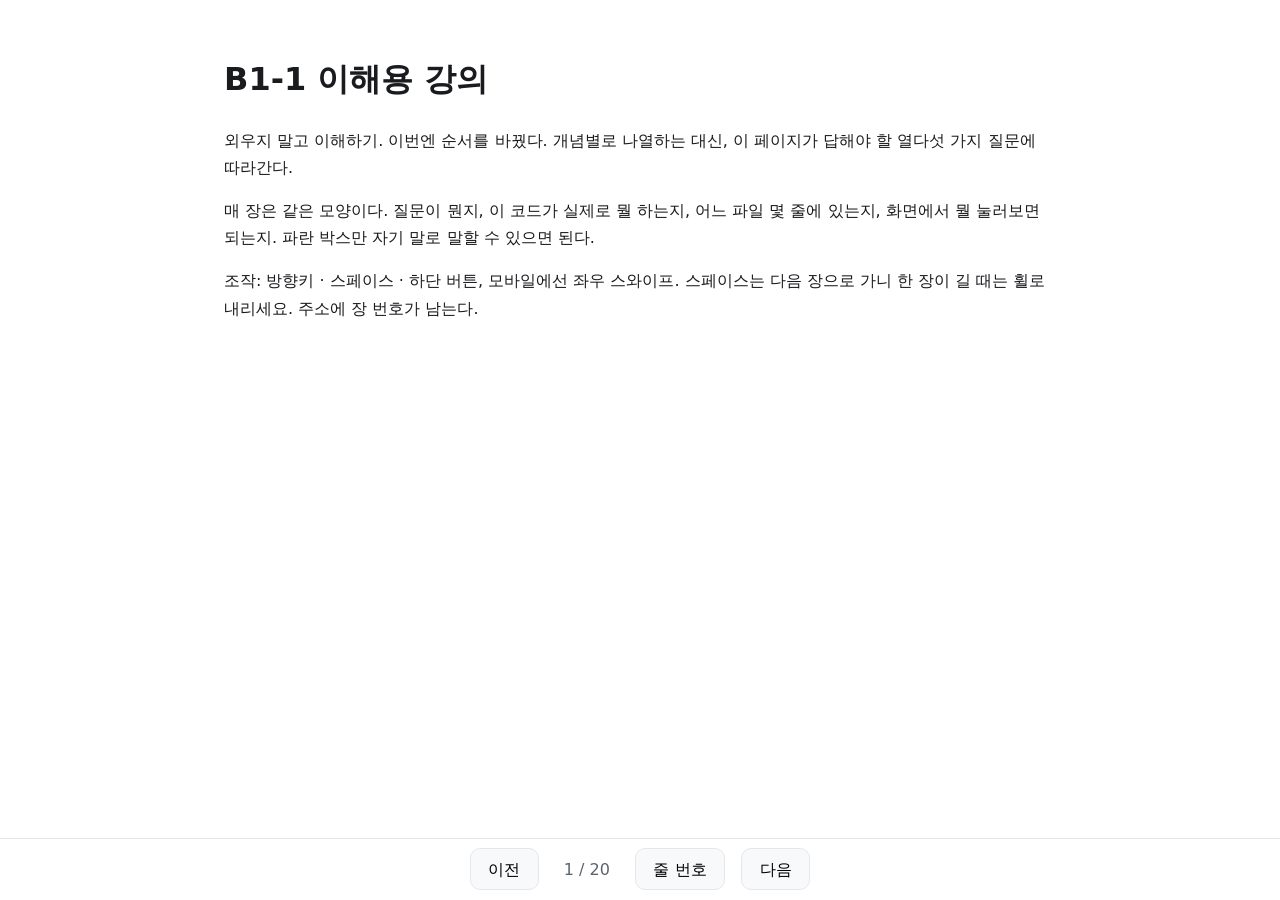
==== presentation/index.html @ 25a94b0d "Docs: 이해용 강의를 평가 질문 순서로 재편성 — 도식 12종·시연 절차·예외 인정 반영, 카드 3열 정정, 줄 번호는 기본 숨김 토글로" ====
<!DOCTYPE html>
<html lang="ko">
<head>
<meta charset="UTF-8" />
<meta name="viewport" content="width=device-width, initial-scale=1.0" />
<title>B1-1 이해용 강의</title>
<style>
  :root { --accent: #1f6feb; --ink: #1a1b1e; --muted: #5c6370; --card: #f8f9fb; --line: #e5e7eb; }
  * { box-sizing: border-box; }
  body { margin: 0; font-family: system-ui, -apple-system, "Segoe UI", sans-serif; color: var(--ink); line-height: 1.7; }
  .deck { max-width: 880px; margin: 0 auto; padding: 2rem 1.5rem 4rem; }
  .slides > section { display: none; }
  .slides > section.active { display: block; }
  h1 { font-size: 2rem; line-height: 1.3; }
  h2 { font-size: 1.4rem; color: var(--accent); border-bottom: 2px solid var(--line); padding-bottom: .4rem; }
  li { margin: .4em 0; }
  code { background: #eef1f4; padding: 0 .35em; border-radius: 6px; font-size: .95em; }
  .flow { font-size: 1.25rem; font-weight: 700; background: var(--card); border: 1px solid var(--line); border-radius: 12px; padding: .9em 1em; margin: 1em 0; line-height: 2; }
  .flow code { font-size: 1em; }
  .core { border-left: 6px solid var(--accent); background: #f0f6ff; padding: .7em 1em; margin-top: 1em; }
  .core::before { content: "📌 기억할 한 문장"; display: block; font-weight: 700; margin-bottom: .3em; }
  .check { border-left: 6px solid #e67700; background: #fff8e6; padding: .7em 1em; margin-top: 1em; }
  .check::before { content: "✋ 직접 확인"; display: block; font-weight: 700; margin-bottom: .3em; }
  .note { border-left: 6px solid var(--muted); background: var(--card); padding: .7em 1em; margin-top: 1em; color: var(--ink); }
  .locs { font-size: .9rem; background: var(--card); border: 1px solid var(--line); border-radius: 12px; padding: .7em 1em; margin: 1em 0; }
  .locs code { font-size: .88em; }
  table { border-collapse: collapse; width: 100%; font-size: .92rem; margin: 1em 0; }
  th, td { border: 1px solid var(--line); padding: .45em .6em; text-align: left; vertical-align: top; }
  th { background: var(--card); }
  svg.diagram { width: 100%; height: auto; background: var(--card); border: 1px solid var(--line); border-radius: 12px; margin: 1em 0; }
  .nav { position: fixed; bottom: 0; left: 0; right: 0; background: #fff; border-top: 1px solid var(--line); display: flex; align-items: center; justify-content: center; gap: 1rem; padding: .6rem; }
  .nav button { font: inherit; padding: .4rem 1.1rem; border: 1px solid var(--line); border-radius: 10px; background: var(--card); cursor: pointer; }
  .nav button:hover { border-color: var(--accent); color: var(--accent); }
  #counter { color: var(--muted); min-width: 4em; text-align: center; }
  body:not(.locs-on) .loc { display: none; }
  #locs-toggle[aria-pressed="true"] { border-color: var(--accent); color: var(--accent); font-weight: 700; }
  @media print { .nav { display: none; } .slides > section { display: block !important; page-break-before: always; border-top: 2px solid #ccc; padding: 1em 0; } }
</style>
</head>
<body>
<div class="deck">
<svg width="0" height="0" style="position:absolute" aria-hidden="true"><defs>
<marker id="m-blue" viewBox="0 0 10 10" refX="8" refY="5" markerWidth="4" markerHeight="4" orient="auto-start-reverse"><path d="M0,0 L10,5 L0,10 z" fill="#1f6feb"/></marker>
<marker id="m-orange" viewBox="0 0 10 10" refX="8" refY="5" markerWidth="4" markerHeight="4" orient="auto-start-reverse"><path d="M0,0 L10,5 L0,10 z" fill="#e67700"/></marker>
<marker id="m-green" viewBox="0 0 10 10" refX="8" refY="5" markerWidth="4" markerHeight="4" orient="auto-start-reverse"><path d="M0,0 L10,5 L0,10 z" fill="#116329"/></marker>
</defs></svg>
<div class="slides">

<section>
<h1>B1-1 이해용 강의</h1>
<p>외우지 말고 이해하기. 이번엔 순서를 바꿨다. 개념별로 나열하는 대신, 이 페이지가 답해야 할 열다섯 가지 질문에 따라간다.</p>
<p>매 장은 같은 모양이다. 질문이 뭔지, 이 코드가 실제로 뭘 하는지, 어느 파일 몇 줄에 있는지, 화면에서 뭘 눌러보면 되는지. 파란 박스만 자기 말로 말할 수 있으면 된다.</p>
<p>조작: 방향키 · 스페이스 · 하단 버튼, 모바일에선 좌우 스와이프. 스페이스는 다음 장으로 가니 한 장이 길 때는 휠로 내리세요. 주소에 장 번호가 남는다.</p>
</section>

<section>
<h2>전체 흐름: 모든 장은 이 흐름의 한 지점</h2>
<svg class="diagram" viewBox="0 0 640 160" role="img" aria-label="상태 렌더 흐름도">
<rect x="10" y="45" width="110" height="48" rx="10" fill="#fff" stroke="#1f6feb" stroke-width="2"/><text x="65" y="74" text-anchor="middle" font-size="14">이벤트</text>
<line x1="122" y1="69" x2="148" y2="69" stroke="#1f6feb" stroke-width="2" marker-end="url(#m-blue)"/>
<rect x="150" y="45" width="160" height="48" rx="10" fill="#1f6feb"/><text x="230" y="74" text-anchor="middle" fill="#fff" font-size="14">setState (STATE)</text>
<line x1="312" y1="69" x2="338" y2="69" stroke="#1f6feb" stroke-width="2" marker-end="url(#m-blue)"/>
<rect x="340" y="45" width="130" height="48" rx="10" fill="#fff" stroke="#1f6feb" stroke-width="2"/><text x="405" y="74" text-anchor="middle" font-size="14">적용 함수</text>
<line x1="472" y1="69" x2="498" y2="69" stroke="#1f6feb" stroke-width="2" marker-end="url(#m-blue)"/>
<rect x="500" y="45" width="130" height="48" rx="10" fill="#fff" stroke="#1f6feb" stroke-width="2"/><text x="565" y="74" text-anchor="middle" font-size="14">DOM 갱신</text>
<text x="320" y="132" text-anchor="middle" font-size="13" fill="#5c6370">테마 · 메뉴 · 목록 세 흐름이 이 모양. 폼과 스크롤은 예외.</text>
</svg>
<ul>
<li>사용자 행동을 <code>addEventListener</code>로 받고, 값을 <code>setState</code>로 바꾸고, 적용 함수가 화면을 다시 그린다.</li>
<li>이 순서를 손으로 그리며 말할 수 있으면 뒤의 장 절반은 이미 알고 있는 거다.</li>
</ul>
<p class="locs loc">리스너 열 곳: <span class="loc"><code>js/main.js:36, 54, 64, 71, 143, 157, 164, 171, 226, 265</code></span> · <code>setState</code>: <span class="loc"><code>js/main.js:19</code></span> · <code>STATE</code>: <span class="loc"><code>js/main.js:10-15</code></span></p>
<div class="check">빈 종이에 이 흐름도를 그리고, 각 칸에 실제 함수 이름을 붙여보자. <code>applyTheme</code> · <code>applyMenu</code> · <code>renderRepos</code>.</div>
</section>

<section>
<h2>문서와 코드가 조금 다른 여섯 곳</h2>
<p>README와 요구사항에 쓰인 말을 그대로 믿고 외우면, 코드를 같이 열어본 순간 말꼬리가 잡힌다. 이 강의는 정정하지 않고 코드의 실제를 그대로 말한다.</p>
<table>
<tr><th>말</th><th>코드의 실제</th></tr>
<tr><td>반응형 확인 기준이 360·768·1200px</td><td>미디어쿼리는 768과 1024 두 개뿐이다. 360은 분기가 아니라 모바일 퍼스트 기본값이다. (Q1)</td></tr>
<tr><td>폼 오류에 즉각 피드백</td><td>처음부터 즉각이 아니었다. 네이티브 검증이 커스텀 문구를 막는 결함을 뒤늦게 발견해서 <code>novalidate</code>와 입력 중 재검사를 추가했다. 그 내력이 Git 로그에 있다. (Q5)</td></tr>
<tr><td><code>addEventListener</code>의 위임 이점</td><td>이 페이지는 위임을 쓰지 않았다. 필터 버튼까지 동적 요소마다 직접 붙였다. 분리 목적이 주 이유다. (Q9)</td></tr>
<tr><td>내비는 Flex <code>space-between</code></td><td><code>space-between</code>은 푸터 전용이다. 내비는 gap과 order로 벌렸다. (Q13)</td></tr>
<tr><td>상태 하나가 화면을 결정</td><td>STATE를 거치는 건 테마·메뉴·목록 세 흐름뿐이다. 폼은 지역 변수, 스크롤은 클래스 토글 바로 간다. (Q14)</td></tr>
<tr><td>저장소 카드 4열</td><td>본문 폭이 1024px에서 막혀 격자는 3열까지다. 실측: 375px→1열, 800px→2열, 1440px→3열. 열 수를 세지 않는 <code>auto-fit</code>이라 최대폭 안에서 정해진다. (Q1)</td></tr>
</table>
<div class="core">모범 답안을 외우는 게 아니라, 내 코드가 실제로 뭘 하는지 정확히 아는 게 이 강의의 목적이다.</div>
<div class="check">이 표의 여섯 줄을, 각각 해당 장에서 코드로 찾아보자.</div>
</section>

<section>
<h2>Q1. 창을 줄이면 모바일 레이아웃으로 바뀌는가</h2>
<ul>
<li>이 페이지의 미디어쿼리는 두 개다. <code>min-width: 768px</code>에서 내비를 펼치고 카드를 2열로, <code>1024px</code>에서 본문 최대폭을 걸어 열은 3개에서 멈춘다. 창을 더 넓혀도 4열은 나오지 않는다.</li>
<li>좁은 화면이 기본이다. 360px 분기는 없다. 모바일 퍼스트에서는 기본 스타일 자체가 좁은 화면용이고, 넓어질 때 덧입힌다. 데스크톱을 기본으로 두지 않는 이유는 저사양·터치 환경이 먼저 보장되기 때문이다.</li>
</ul>
<svg class="diagram" viewBox="0 0 640 200" role="img" aria-label="브레이크포인트 도식">
<rect x="20" y="20" width="130" height="105" rx="10" fill="#1f6feb"/><text x="85" y="55" text-anchor="middle" fill="#fff" font-size="14" font-weight="bold">360px</text><text x="85" y="78" text-anchor="middle" fill="#fff" font-size="12">카드 1열 · 햄버거</text><text x="85" y="98" text-anchor="middle" fill="#fff" font-size="12">(쿼리 아님·기본)</text>
<line x1="152" y1="72" x2="193" y2="72" stroke="#1f6feb" stroke-width="2" marker-end="url(#m-blue)"/>
<rect x="195" y="20" width="170" height="105" rx="10" fill="#fff" stroke="#1f6feb" stroke-width="2"/><text x="280" y="55" text-anchor="middle" font-size="14" font-weight="bold">768px</text><text x="280" y="78" text-anchor="middle" font-size="12">min-width 분기 ①</text><text x="280" y="98" text-anchor="middle" font-size="12">내비 펼침 · 카드 2열</text>
<line x1="367" y1="72" x2="408" y2="72" stroke="#1f6feb" stroke-width="2" marker-end="url(#m-blue)"/>
<rect x="410" y="20" width="210" height="105" rx="10" fill="#fff" stroke="#1f6feb" stroke-width="2"/><text x="515" y="55" text-anchor="middle" font-size="14" font-weight="bold">1024px</text><text x="515" y="78" text-anchor="middle" font-size="12">min-width 분기 ②</text><text x="515" y="98" text-anchor="middle" font-size="12">최대폭 중앙 · 카드 3열까지</text>
<text x="320" y="165" text-anchor="middle" font-size="13" fill="#5c6370">분기는 둘뿐이다. 좁은 쪽은 애초에 분기가 필요 없다.</text>
</svg>
<p class="locs loc"><span class="loc"><code>css/style.css:494</code></span> 768 분기 · <span class="loc"><code>:537</code></span> 1024 분기 · <span class="loc"><code>:506-514</code></span> 768에서 버튼 숨김·내비 전개</p>
<div class="core">좁은 화면이 기본, 넓어지면 덮어쓴다. 360은 쿼리가 아니라 기본값이다.</div>
<div class="check">DevTools로 폭을 767에서 768로 넘기며 햄버거가 가로 메뉴로 바뀌는 순간을 보자.</div>
</section>

<section>
<h2>Q2. 테마 토글이 새로고침 후에도 유지되는가</h2>
<ul>
<li>버튼을 누르면 <code>theme</code> 값이 반전하고, <code>applyTheme</code>이 <code>&lt;html&gt;</code>의 <code>data-theme</code> 속성을 바꾸면서 <code>localStorage</code>에 저장한다. 저장은 <code>try/catch</code>다. 막혀도 화면은 동작한다.</li>
<li>새로고침 후 복원의 주체는 main.js가 아니라 <code>&lt;head&gt;</code>의 인라인 스크립트다. 첫 그림이 그려지기 전에 저장된 값을 읽어 속성을 먼저 박는다. 그래서 흰 화면이 번쩍이는 FOUC가 없다. main.js는 defer라 이보다 늦게 실행된다.</li>
<li>저장된 값이 없으면 OS 설정(<code>prefers-color-scheme</code>)을 따른다.</li>
</ul>
<svg class="diagram" viewBox="0 0 640 235" role="img" aria-label="FOUC 복원 시점 비교 도식">
<text x="14" y="55" font-size="12" fill="#b42318">틀리면</text>
<rect x="85" y="32" width="95" height="40" rx="10" fill="#fff" stroke="#1f6feb" stroke-width="2"/><text x="132" y="57" text-anchor="middle" font-size="12">HTML 해석</text>
<rect x="210" y="32" width="125" height="40" rx="10" fill="#fff" stroke="#b42318" stroke-width="2"/><text x="272" y="50" text-anchor="middle" font-size="12">흰 화면 먼저 그림</text><text x="272" y="25" text-anchor="middle" font-size="12" fill="#b42318">번쩍임</text>
<rect x="365" y="32" width="115" height="40" rx="10" fill="#fff" stroke="#1f6feb" stroke-width="2"/><text x="422" y="57" text-anchor="middle" font-size="12">main.js 실행</text>
<rect x="510" y="32" width="105" height="40" rx="10" fill="#fff" stroke="#1f6feb" stroke-width="2"/><text x="562" y="57" text-anchor="middle" font-size="12">dark 적용</text>
<line x1="180" y1="52" x2="208" y2="52" stroke="#1f6feb" stroke-width="2" marker-end="url(#m-blue)"/><line x1="335" y1="52" x2="363" y2="52" stroke="#1f6feb" stroke-width="2" marker-end="url(#m-blue)"/><line x1="480" y1="52" x2="508" y2="52" stroke="#1f6feb" stroke-width="2" marker-end="url(#m-blue)"/>
<text x="14" y="165" font-size="12" fill="#116329">이 페이지</text>
<rect x="85" y="142" width="95" height="40" rx="10" fill="#fff" stroke="#1f6feb" stroke-width="2"/><text x="132" y="167" text-anchor="middle" font-size="12">HTML 해석</text>
<rect x="210" y="142" width="125" height="40" rx="10" fill="#fff" stroke="#1f6feb" stroke-width="2"/><text x="272" y="160" text-anchor="middle" font-size="12">head에서</text><text x="272" y="176" text-anchor="middle" font-size="12">저장값 읽기</text>
<rect x="365" y="142" width="135" height="40" rx="10" fill="#fff" stroke="#1f6feb" stroke-width="2"/><text x="432" y="160" text-anchor="middle" font-size="12">data-theme</text><text x="432" y="176" text-anchor="middle" font-size="12">먼저 부착</text>
<rect x="530" y="142" width="85" height="40" rx="10" fill="#1f6feb"/><text x="572" y="167" text-anchor="middle" fill="#fff" font-size="12">첫 그림부터</text>
<line x1="180" y1="162" x2="206" y2="162" stroke="#1f6feb" stroke-width="2" marker-end="url(#m-blue)"/><line x1="335" y1="162" x2="361" y2="162" stroke="#1f6feb" stroke-width="2" marker-end="url(#m-blue)"/><line x1="500" y1="162" x2="526" y2="162" stroke="#1f6feb" stroke-width="2" marker-end="url(#m-blue)"/>
<text x="320" y="218" text-anchor="middle" font-size="13" fill="#5c6370">복원 시점이 첫 그림보다 앞이면 번쩍임은 0이다.</text>
</svg>
<p class="locs loc"><span class="loc"><code>js/main.js:36-38</code></span> 토글 · <span class="loc"><code>:25-28</code></span> <code>applyTheme</code>와 저장 · <span class="loc"><code>index.html:13-21</code></span> head 선주입</p>
<div class="core">깜빡임의 원인은 복원 시점이다. 그리기 전에 박으면 0이 된다.</div>
<div class="check">다크로 바꾸고 F5. 번쩍임이 없는지. 그리고 head 스크립트를 body 끝으로 옮기면 뭐가 보일지 미리 예상해 보자.</div>
</section>

<section>
<h2>Q3. 메뉴·등장 애니메이션·맨 위로 버튼</h2>
<ul>
<li>햄버거는 <code>setState({menuOpen})</code> → <code>applyMenu</code>. 메뉴 표시와 <code>aria-expanded</code>를 같은 함수에서 같이 바꿔서, 스크린리더에도 열림 상태가 맞물린다.</li>
<li>등장은 <code>IntersectionObserver</code>다. scroll 리스너로 매번 계산하면 Reflow·Repaint가 반복돼 버벅인다. 브라우저에 감시를 맡기고, 구역이 20%(<code>threshold: 0.2</code>) 보이면 클래스를 붙인 뒤 <code>unobserve</code>로 감시를 끈다. 한 번만 등장한다.</li>
<li>스크롤 이벤트 하나에서 300px를 넘으면 맨 위로 버튼을, 60px를 넘으면 내비 배경을 바꾼다. 클릭하면 <code>scrollTo({behavior:'smooth'})</code>.</li>
</ul>
<svg class="diagram" viewBox="0 0 640 150" role="img" aria-label="스크롤 임계값 도식">
<line x1="30" y1="85" x2="610" y2="85" stroke="#1f6feb" stroke-width="2" marker-end="url(#m-blue)"/>
<text x="30" y="115" text-anchor="start" font-size="12" fill="#5c6370">0 (맨 위)</text>
<line x1="95" y1="70" x2="95" y2="100" stroke="#e67700" stroke-width="3"/><text x="95" y="55" text-anchor="middle" font-size="13" font-weight="bold">60px</text><text x="95" y="133" text-anchor="middle" font-size="12" fill="#5c6370">내비 배경 변경</text>
<line x1="390" y1="70" x2="390" y2="100" stroke="#e67700" stroke-width="3"/><text x="390" y="55" text-anchor="middle" font-size="13" font-weight="bold">300px</text><text x="390" y="133" text-anchor="middle" font-size="12" fill="#5c6370">맨 위로 버튼 표시</text>
<text x="560" y="115" text-anchor="middle" font-size="12" fill="#5c6370">스크롤 양 (눈금 개념도)</text>
</svg>
<p class="locs loc"><span class="loc"><code>js/main.js:54</code></span> 메뉴 · <span class="loc"><code>:47</code></span> <code>applyMenu</code> · <span class="loc"><code>:64-68</code></span> 300/60px · <span class="loc"><code>:71-72</code></span> scrollTo · <span class="loc"><code>:77-85</code></span> 옵저버</p>
<div class="core">계산은 브라우저에 맡기고 기준은 0.2, 다 본 구역은 감시를 끈다. 임계값을 1로 올리면 전부 보여야 등장한다.</div>
<div class="check">메뉴 열고 → 스크롤해서 카드 등장 → 버튼 뜨면 클릭으로 위로. 한 흐름으로 이어서.</div>
</section>

<section>
<h2>Q4. 저장소 목록과 로딩·에러·빈 상태</h2>
<ul>
<li><code>fetch</code>의 함정: 404나 403에도 프로미스는 성공으로 끝난다. 거절되는 건 망이 끊길 때뿐이다. 그래서 <code>res.ok</code>를 직접 검사해서 실패를 내가 만든다.</li>
<li>화면 상태는 넷이다. 로딩 문구 → 성공(문구를 비우고 카드 렌더) / 목록이 비면 빈 결과 문구 / 오류는 403 한도, 404 사용자 없음, 그 외 HTTP, 망 단절·타임아웃으로 나뉜다. 타임아웃은 <code>AbortController</code>로 8초, 재시도는 버튼으로 수동, 캐싱은 없다.</li>
</ul>
<svg class="diagram" viewBox="0 0 640 260" role="img" aria-label="fetch 상태 분기도">
<rect x="230" y="8" width="180" height="44" rx="10" fill="#1f6feb"/><text x="320" y="36" text-anchor="middle" fill="#fff" font-size="15">fetch 요청</text>
<line x1="320" y1="52" x2="320" y2="72" stroke="#1f6feb" stroke-width="2" marker-end="url(#m-blue)"/>
<rect x="200" y="72" width="240" height="44" rx="10" fill="#fff" stroke="#1f6feb" stroke-width="2"/><text x="320" y="100" text-anchor="middle" font-size="14">res.ok 검사</text>
<line x1="230" y1="116" x2="115" y2="140" stroke="#1f6feb" stroke-width="2" marker-end="url(#m-blue)"/><line x1="320" y1="116" x2="320" y2="140" stroke="#1f6feb" stroke-width="2" marker-end="url(#m-blue)"/><line x1="410" y1="116" x2="525" y2="140" stroke="#1f6feb" stroke-width="2" marker-end="url(#m-blue)"/>
<rect x="20" y="140" width="190" height="44" rx="10" fill="#fff" stroke="#999" stroke-width="2"/><text x="115" y="162" text-anchor="middle" font-size="12">403 한도 초과</text><text x="115" y="178" text-anchor="middle" font-size="11" fill="#5c6370">시간당 60회 <tspan class="loc">(:249)</tspan></text>
<rect x="225" y="140" width="190" height="44" rx="10" fill="#fff" stroke="#999" stroke-width="2"/><text x="320" y="162" text-anchor="middle" font-size="12">404 사용자 없음</text><text x="320" y="178" text-anchor="middle" font-size="11" fill="#5c6370">그 외 HTTP는<tspan class="loc"> :251</tspan></text>
<rect x="430" y="140" width="190" height="44" rx="10" fill="#fff" stroke="#999" stroke-width="2"/><text x="525" y="162" text-anchor="middle" font-size="12">망 단절·타임아웃</text><text x="525" y="178" text-anchor="middle" font-size="11" fill="#5c6370">catch · 8초 abort<tspan class="loc">(:240)</tspan></text>
<rect x="140" y="205" width="360" height="40" rx="10" fill="#f0f6ff" stroke="#1f6feb" stroke-width="2"/><text x="320" y="231" text-anchor="middle" font-size="13">로딩 · 성공 · 빈 결과 · 오류 → '다시 시도'</text>
</svg>
<p class="locs loc"><span class="loc"><code>js/main.js:237</code></span> 로딩 · <span class="loc"><code>:200</code></span> 빈 결과 · <span class="loc"><code>:203</code></span> 성공 · <span class="loc"><code>:240-244</code></span> 8초 · <span class="loc"><code>:248-251</code></span> 상태 분기 · <span class="loc"><code>:255-258</code></span> catch · <span class="loc"><code>:265</code></span> 재시도</p>
<div class="core">성공처럼 보이는 실패를 ok 검사로 걸러서 넷으로 나눈다. 403은 GitHub 한도(시간당 60회) 초과라는 뜻이기도 하다.</div>
<div class="check">Network 탭을 Offline으로 바꾸고 새로고침해서 오류 상태와 '다시 시도'를, 없는 언어 필터로 빈 결과를 보자.</div>
</section>

<section>
<h2>Q5. 폼 오류에 즉각 피드백이 뜨는가</h2>
<ul>
<li>브라우저 기본 검증은 <code>novalidate</code><span class="loc">(<span class="loc"><code>index.html:77</code></span>)</span>로 껐다. 네이티브 풍선이 먼저 뜨면 내 커스텀 문구가 가려지기 때문이다.</li>
<li>오류는 입력칸에 <code>aria-describedby</code>로 연결된 <code>role=alert</code> 자리에 뜬다. 스크린리더도 같은 문구를 읽는다.</li>
</ul>
<svg class="diagram" viewBox="0 0 640 330" role="img" aria-label="폼 검증 흐름도">
<rect x="240" y="8" width="160" height="34" rx="10" fill="#1f6feb"/><text x="320" y="30" text-anchor="middle" fill="#fff" font-size="13">submit <tspan class="loc">(:143)</tspan></text>
<line x1="320" y1="42" x2="320" y2="58" stroke="#1f6feb" stroke-width="2" marker-end="url(#m-blue)"/>
<rect x="235" y="58" width="170" height="32" rx="10" fill="#fff" stroke="#1f6feb" stroke-width="2"/><text x="320" y="79" text-anchor="middle" font-size="12">preventDefault() 막기</text>
<line x1="320" y1="90" x2="320" y2="106" stroke="#1f6feb" stroke-width="2" marker-end="url(#m-blue)"/>
<rect x="190" y="106" width="260" height="38" rx="10" fill="#fff" stroke="#1f6feb" stroke-width="2"/><text x="320" y="130" text-anchor="middle" font-size="12">세 필드 전수 검사 <tspan class="loc">(:110 / :120 / :131)</tspan></text>
<line x1="320" y1="144" x2="320" y2="162" stroke="#1f6feb" stroke-width="2" marker-end="url(#m-blue)"/>
<polygon points="320,162 425,196 320,230 215,196" fill="#f8f9fb" stroke="#1f6feb" stroke-width="2"/><text x="320" y="201" text-anchor="middle" font-size="13" font-weight="bold">다 통과?</text>
<line x1="425" y1="196" x2="452" y2="196" stroke="#116329" stroke-width="2" marker-end="url(#m-green)"/><text x="438" y="189" text-anchor="middle" font-size="11" fill="#116329">예</text>
<rect x="452" y="178" width="180" height="38" rx="10" fill="#e6f4ea" stroke="#116329" stroke-width="2"/><text x="542" y="195" text-anchor="middle" font-size="12">성공 문구 + 폼 초기화</text><text x="542" y="210" text-anchor="middle" font-size="10.5" fill="#5c6370"><tspan class="loc">(:151-152)</tspan></text>
<line x1="215" y1="196" x2="188" y2="196" stroke="#e67700" stroke-width="2" marker-end="url(#m-orange)"/><text x="203" y="189" text-anchor="middle" font-size="11" fill="#e67700">아니오</text>
<rect x="8" y="178" width="180" height="38" rx="10" fill="#fff8e6" stroke="#e67700" stroke-width="2"/><text x="98" y="195" text-anchor="middle" font-size="12">오류 문구 표시 (role=alert)</text><text x="98" y="210" text-anchor="middle" font-size="10.5" fill="#5c6370">aria-describedby로 연결</text>
<line x1="60" y1="216" x2="60" y2="242" stroke="#e67700" stroke-width="2" marker-end="url(#m-orange)"/><line x1="140" y1="242" x2="140" y2="216" stroke="#1f6feb" stroke-width="2" stroke-dasharray="4 3" marker-end="url(#m-blue)"/><text x="150" y="234" font-size="10.5" fill="#5c6370">재검사로 문구 갱신</text>
<rect x="8" y="242" width="180" height="56" rx="10" fill="#fff" stroke="#1f6feb" stroke-width="2"/><text x="98" y="260" text-anchor="middle" font-size="12">입력 이벤트 <tspan class="loc">(:157-177)</tspan></text><text x="98" y="276" text-anchor="middle" font-size="10.5" fill="#5c6370">처음 제출 전이면: 문구만 지움</text><text x="98" y="291" text-anchor="middle" font-size="10.5" fill="#5c6370">한 번 실패 후면: 그 필드 재검사</text>
<text x="320" y="322" text-anchor="middle" font-size="13" fill="#5c6370">안 막으면 통과 여부와 무관하게 화면이 새로고침돼 결과가 사라진다. 그래서 첫 단계가 preventDefault.</text>
</svg>
<div class="note">이 '즉각'은 처음부터 있던 게 아니다. 네이티브 검증을 끄기 전에는 커스텀 문구가 아예 못 떴다. 자체 점검으로 발견한 결함이고, git log에 수정 내역이 그대로 남아 있다.</div>
<div class="core">검증은 막고·검사하고·알리고. 알리는 자리는 접근성 트리와 같은 자리다.</div>
<div class="check">빈값 제출 → 세 문구 → 타이핑하자마자 오류 문구가 지워지는 것 → 정상 제출 후 초기화까지.</div>
</section>

<section>
<h2>Q6. 왜 세 개의 파일인가</h2>
<ul>
<li><code>index.html</code>은 구조, <code>css/style.css</code>는 표현, <code>js/main.js</code>는 동작. 관심사를 나눠서 한 파일을 고쳐도 나머지가 안 무너진다.</li>
<li>연결의 증거는 두 줄이다. css link<span class="loc">(<span class="loc"><code>index.html:10</code></span>)</span>와 <code>&lt;script … defer&gt;</code><span class="loc">(<span class="loc"><code>:24</code></span>)</span>. <code>defer</code>는 HTML 해석을 막지 않고, 해석이 끝난 뒤 순서대로 실행하라는 뜻이다. <code>async</code>는 다운로드가 끝나면 중간에라도 실행돼서 DOM이 아직 없다. 원문이 defer를 요구한 이유다.</li>
<li>같이 지켜진 규칙: <code>var</code> 금지(함수 스코프·호이스팅·중복 선언 때문에 기본 <code>const</code>, 재할당만 <code>let</code>), 인라인 <code>onclick</code> 금지, 인라인 스타일 금지.</li>
</ul>
<p class="locs loc"><span class="loc"><code>index.html:10, 24</code></span> 두 링크 · <span class="loc"><code>js/main.js:4</code></span> <code>DOMContentLoaded</code></p>
<div class="core">분리의 증거는 HTML의 두 링크와 JS의 준비 보장 하나. 이 세 줄이면 설명이 끝난다.</div>
<div class="check">index.html을 열고 두 링크를 손으로 가리켜 보자. JS 파일에는 onclick이 하나도 없다.</div>
</section>

<section>
<h2>Q7. 시맨틱 태그와 그 기준 — 뼈대</h2>
<p>선택 기준은 단순하다. div만 쓰면 보조기기가 각 부분의 역할을 모른다. 문서의 뼈대는 다섯 덩어리다.</p>
<table>
<tr><th class="loc">줄</th><th>요소</th><th>여기가 뭐하는 자리인가</th></tr>
<tr><td><span class="loc">28</span></td><td><code>a.skip-link</code></td><td>평소엔 <code>top:-100px</code>로 화면 밖, Tab 포커스면 나타남<span class="loc">(css:115-127)</span>. 내비를 Tab으로 다 넘기지 않고 본문으로 점프</td></tr>
<tr><td><span class="loc">29</span></td><td><code>header</code></td><td>문서의 시작. 메뉴 버튼·테마 토글·내비가 매달림</td></tr>
<tr><td><span class="loc">34</span></td><td>└ <code>nav</code></td><td>앵커 링크 목록. 지점은 다음 장의 다섯 섹션 id. <code>aria-expanded</code>·<code>aria-controls</code>로 버튼과 연결<span class="loc">(:31)</span></td></tr>
<tr><td><span class="loc">42</span></td><td><code>main</code></td><td>문서에 딱 하나. 스킵링크가 도착하는 자리</td></tr>
<tr><td><span class="loc">97</span></td><td><code>footer</code></td><td>문서의 끝. 강의·GitHub 링크</td></tr>
</table>
<div class="core">시맨틱은 예쁜 태그 고르기가 아니라, 안 보이는 사용자에게 역할을 넘기는 일이다.</div>
<div class="check">화면을 클릭하지 말고 Tab부터 눌러보자. 스킵링크가 뜨고, Enter를 누르면 본문으로 건너뛴다.</div>
</section>

<section>
<h2>Q7. 시맨틱 태그와 그 기준 — main 안</h2>
<p>뼈대 안쪽. main은 다시 다섯 개 구역이고, id가 곧 내비 앵커의 지점이다.</p>
<table>
<tr><th class="loc">줄</th><th>요소</th><th>여기가 뭐하는 자리인가</th></tr>
<tr><td><span class="loc">42</span></td><td><code>main</code></td><td>앞 장의 뼈대. 안은 다시 다섯 개 구역으로 갈린다</td></tr>
<tr><td><span class="loc">43</span></td><td>└ <code>section#hero</code></td><td>첫 화면 자기소개. 유일한 <code>h1</code>을 가짐<span class="loc">(:44)</span></td></tr>
<tr><td><span class="loc">48</span></td><td>└ <code>section#about</code></td><td>소개 문단 + 프로필 이미지. <code>alt</code> 한 줄<span class="loc">(:51)</span></td></tr>
<tr><td><span class="loc">53</span></td><td>└ <code>section#tech</code></td><td>정적 기술 목록(<code>ul</code>)</td></tr>
<tr><td><span class="loc">62</span></td><td>└ <code>section#project</code></td><td>저장소 목록 자리. 안에 래퍼 <code>article</code><span class="loc">(:64)</span> + JS가 생성하는 카드 <code>article</code><span class="loc">(main.js:209)</span> — 중첩은 의도된 구조</td></tr>
<tr><td><span class="loc">74</span></td><td>└ <code>section#contact</code></td><td>폼<span class="loc">(:77)</span>. 모든 입력이 <code>label for</code>↔<code>id</code>로 짝<span class="loc">(:78/83/86)</span></td></tr>
</table>
<div class="core">이름(id) 있는 구역만 앵커가 된다. 래퍼 article과 카드 article의 중첩도 이 구조의 일부다.</div>
<div class="check">Elements에서 main이 하나인지, project 안에서 article이 두 겹인지 확인하자.</div>
</section>

<section>
<h2>Q8. CSS 변수를 왜 모았나</h2>
<ul>
<li>색·간격·반경 값을 <code>:root</code>에 한 번씩 정의하고 같은 이름으로 재사용한다.</li>
<li>다크모드는 새 스타일이 아니라 같은 이름의 다른 값이다. <code>[data-theme="dark"]</code> 블록이 변수만 덮어쓰면, 변수를 참조하는 수백 줄이 자동으로 따라 바뀐다.</li>
<li>JS는 색 값을 전혀 만지지 않는다. <code>data-theme</code> 속성만 바꾼다<span class="loc">(<span class="loc"><code>main.js:26</code></span>)</span>. 표현은 CSS의 일이라는 분리가 여기에서도 지켜진다.</li>
</ul>
<p class="locs loc"><span class="loc"><code>css/style.css:7-31</code></span> <code>:root</code> · <span class="loc"><code>:34-45</code></span> dark 재정의</p>
<div class="core">이름은 두고 값만 갈아치우면, 테마 전환은 속성 하나가 된다.</div>
<div class="check">DevTools에서 <code>--bg</code> 값을 직접 바꿔보자. 정의를 고친 적 없는데 화면 전체가 바뀐다.</div>
</section>

<section>
<h2>Q9. onclick 대신 addEventListener</h2>
<ul>
<li>구조와 동작을 분리한다. HTML에 행동을 박아두면 세 파일로 나눈 의미가 무너진다.</li>
<li><code>onclick</code>은 속성 하나라서 두 번째가 첫 번째를 덮어쓴다. <code>addEventListener</code>는 같은 요소에 여러 리스너를 붙일 수 있다.</li>
<li>이 코드에 리스너는 열 곳이다. index.html을 검색하면 <code>onclick</code>은 없다.</li>
</ul>
<p class="locs loc"><span class="loc"><code>js/main.js:36, 54, 64, 71, 143, 157, 164, 171, 226, 265</code></span></p>
<div class="note">한 가지 분명히 말해두는 게 편하다. 이벤트 위임(<code>event.target.closest</code>)은 쓰지 않았다. 동적으로 만드는 필터 버튼도 생성 때마다 하나씩 붙였다<span class="loc">(<span class="loc"><code>:226</code></span>)</span>. 이번 규모에서 분리가 주 목적이었고, 위임까지 갈 필요는 없었다.</div>
<div class="core">없는 걸 증명하는 건 있다고 설명하는 것보다 쉽다. onclick 0건은 검색 한 번이다.</div>
<div class="check">Elements에서 onclick을 검색해서 0건을 눈으로 확인하자.</div>
</section>

<section>
<h2>Q10. 다크모드 한 흐름을 처음부터 끝까지</h2>
<svg class="diagram" viewBox="0 0 640 200" role="img" aria-label="다크모드 8단계 흐름도">
<rect x="8" y="14" width="140" height="48" rx="10" fill="#fff" stroke="#1f6feb" stroke-width="2"/><text x="78" y="34" text-anchor="middle" font-size="12" font-weight="bold">① 클릭</text><text x="78" y="52" text-anchor="middle" font-size="10.5" fill="#5c6370">theme-toggle <tspan class="loc">(:36)</tspan></text>
<line x1="148" y1="38" x2="166" y2="38" stroke="#1f6feb" stroke-width="2" marker-end="url(#m-blue)"/>
<rect x="168" y="14" width="140" height="48" rx="10" fill="#fff" stroke="#1f6feb" stroke-width="2"/><text x="238" y="34" text-anchor="middle" font-size="12" font-weight="bold">② setState</text><text x="238" y="52" text-anchor="middle" font-size="10.5" fill="#5c6370">{theme} <tspan class="loc">(:37)</tspan></text>
<line x1="308" y1="38" x2="326" y2="38" stroke="#1f6feb" stroke-width="2" marker-end="url(#m-blue)"/>
<rect x="328" y="14" width="140" height="48" rx="10" fill="#fff" stroke="#1f6feb" stroke-width="2"/><text x="398" y="34" text-anchor="middle" font-size="12" font-weight="bold">③ applyTheme</text><text x="398" y="52" text-anchor="middle" font-size="10.5" fill="#5c6370">호출 <tspan class="loc">(:38)</tspan></text>
<line x1="468" y1="38" x2="486" y2="38" stroke="#1f6feb" stroke-width="2" marker-end="url(#m-blue)"/>
<rect x="488" y="14" width="144" height="48" rx="10" fill="#fff" stroke="#1f6feb" stroke-width="2"/><text x="560" y="34" text-anchor="middle" font-size="12" font-weight="bold">④ data-theme</text><text x="560" y="52" text-anchor="middle" font-size="10.5" fill="#5c6370">html에 부착 <tspan class="loc">(:26)</tspan></text>
<line x1="560" y1="62" x2="560" y2="86" stroke="#1f6feb" stroke-width="2" marker-end="url(#m-blue)"/>
<rect x="488" y="88" width="144" height="48" rx="10" fill="#1f6feb"/><text x="560" y="108" text-anchor="middle" fill="#fff" font-size="12" font-weight="bold">⑤ dark 변수 세트</text><text x="560" y="126" text-anchor="middle" fill="#dbe7ff" font-size="10.5"><tspan class="loc">css:34</tspan> 색 값 일괄 전환</text>
<line x1="486" y1="112" x2="470" y2="112" stroke="#1f6feb" stroke-width="2" marker-end="url(#m-blue)"/>
<rect x="328" y="88" width="140" height="48" rx="10" fill="#fff" stroke="#1f6feb" stroke-width="2"/><text x="398" y="108" text-anchor="middle" font-size="12" font-weight="bold">⑥ 버튼 라벨</text><text x="398" y="126" text-anchor="middle" font-size="10.5" fill="#5c6370">문구 갱신 <tspan class="loc">(:32)</tspan></text>
<line x1="326" y1="112" x2="310" y2="112" stroke="#1f6feb" stroke-width="2" marker-end="url(#m-blue)"/>
<rect x="168" y="88" width="140" height="48" rx="10" fill="#fff" stroke="#1f6feb" stroke-width="2"/><text x="238" y="108" text-anchor="middle" font-size="12" font-weight="bold">⑦ 저장</text><text x="238" y="126" text-anchor="middle" font-size="10.5" fill="#5c6370">user-theme <tspan class="loc">(:28)</tspan></text>
<line x1="166" y1="112" x2="150" y2="112" stroke="#1f6feb" stroke-width="2" marker-end="url(#m-blue)"/>
<rect x="8" y="88" width="140" height="48" rx="10" fill="#fff" stroke="#1f6feb" stroke-width="2"/><text x="78" y="108" text-anchor="middle" font-size="12" font-weight="bold">⑧ F5: head가 먼저</text><text x="78" y="126" text-anchor="middle" font-size="10.5" fill="#5c6370">복원 <tspan class="loc">(:13-21)</tspan></text>
<text x="320" y="170" text-anchor="middle" font-size="13" fill="#5c6370">바꾸는 곳 한 곳(②), 그리는 곳 한 곳(③④⑤), 저장 한 곳(⑦). 여덟 단계가 한 가닥이다.</text>
</svg>
<ul>
<li>콘솔에 <code>window.__B11_DEBUG = true</code>를 치면 그 뒤부터 상태 변경이 로그로 찍힌다<span class="loc">(<span class="loc"><code>:21</code></span>)</span>. 평소에는 조용하다. 볼 때만 켠다.</li>
</ul>
<div class="core">한 흐름의 여덟 단계를 처음부터 끝까지 말할 수 있으면, 목록과 폼도 같은 모양이라는 걸 알게 된다.</div>
<div class="check">디버그를 켜고 토글을 눌러보자. 로그의 <code>{theme: 'dark'}</code>를 가리키며 위 여덟 단계를 말하면 이 장은 끝이다.</div>
</section>

<section>
<h2>Q11. async/await·try/catch의 분기 따라가기</h2>
<ul>
<li>try 안의 순서: 로딩 상태 세팅 → <code>fetch(url, {signal})</code> → <code>res.ok</code> 검사 → <code>json()</code> → 렌더. 각 단계에서 실패하면 던지는 지점이 다르다.</li>
<li>분기 네 개가 코드에 따로 존재한다. 403은 한도 초과 문구<span class="loc">(<span class="loc"><code>:249</code></span>)</span>, 404는 사용자 없음<span class="loc">(<span class="loc"><code>:250</code></span>)</span>, 그 외 HTTP는 상태 코드 문구<span class="loc">(<span class="loc"><code>:251</code></span>)</span>, 망 단절과 타임아웃은 catch<span class="loc">(<span class="loc"><code>:255-258</code></span>)</span>. 타임아웃은 8초에 <code>controller.abort()</code>를 걸고<span class="loc">(<span class="loc"><code>:240-244</code></span>)</span>, <code>finally</code>에서 타이머를 정리한다<span class="loc">(<span class="loc"><code>:259-261</code></span>)</span>.</li>
<li>"catch 하나로 다 처리"가 아니다. 실패의 종류마다 화면 문구가 달라야 해서 분기도 나뉘어 있다.</li>
</ul>
<p class="locs loc"><span class="loc"><code>js/main.js:240-266</code></span> 요청부터 정리까지 한 덩어리</p>
<div class="core">실패의 종류가 다르면 문구도 다르다. 분기는 catch 하나가 아니라 코드 네 곳에 있다.</div>
<div class="check">Network 탭 Offline에서 '다시 시도'까지, catch 경로를 실제로 타는 것을 보자.</div>
</section>

<section>
<h2>Q12. 데이터가 카드가 되는 세 단계</h2>
<ul>
<li>map 안에서 두 가지가 더 일어난다. 구조분해<span class="loc">(<span class="loc"><code>:207</code></span>)</span>로 값을 꺼내고 템플릿 리터럴<span class="loc">(<span class="loc"><code>:209</code></span>)</span>로 조립한다. forEach는 목록 전체를 다시 쓰지 않고 <code>insertAdjacentHTML('beforeend')</code>로 하나씩 붙인다.</li>
<li>심기 전에 이스케이프가 한 단계 더 있다. API에서 온 name이나 description은 외부 데이터라서, <code>escapeHTML</code><span class="loc">(<span class="loc"><code>:185-192</code></span>)</span>로 태그 문자를 전부 안전 문자로 바꾼 뒤 넣는다. 안 그러면 이름에 스크립트를 심은 저장소가 내 페이지에서 실행될 수 있다.</li>
</ul>
<svg class="diagram" viewBox="0 0 640 185" role="img" aria-label="목록 변환 도식">
<rect x="10" y="30" width="130" height="52" rx="10" fill="#fff" stroke="#1f6feb" stroke-width="2"/><text x="75" y="52" text-anchor="middle" font-size="12">API 응답 배열</text><text x="75" y="70" text-anchor="middle" font-size="11" fill="#5c6370">저장소 N개</text>
<line x1="142" y1="56" x2="168" y2="56" stroke="#1f6feb" stroke-width="2" marker-end="url(#m-blue)"/>
<rect x="170" y="30" width="125" height="52" rx="10" fill="#fff" stroke="#1f6feb" stroke-width="2"/><text x="232" y="52" text-anchor="middle" font-size="12" font-weight="bold">filter</text><text x="232" y="70" text-anchor="middle" font-size="11" fill="#5c6370">언어 선별 <tspan class="loc">(:197)</tspan></text>
<line x1="297" y1="56" x2="323" y2="56" stroke="#1f6feb" stroke-width="2" marker-end="url(#m-blue)"/>
<rect x="325" y="30" width="140" height="52" rx="10" fill="#fff" stroke="#1f6feb" stroke-width="2"/><text x="395" y="52" text-anchor="middle" font-size="12" font-weight="bold">map</text><text x="395" y="70" text-anchor="middle" font-size="11" fill="#5c6370">카드 변환 <tspan class="loc">(:205)</tspan></text>
<line x1="467" y1="56" x2="493" y2="56" stroke="#1f6feb" stroke-width="2" marker-end="url(#m-blue)"/>
<rect x="495" y="30" width="135" height="52" rx="10" fill="#fff" stroke="#1f6feb" stroke-width="2"/><text x="562" y="52" text-anchor="middle" font-size="12" font-weight="bold">forEach</text><text x="562" y="70" text-anchor="middle" font-size="11" fill="#5c6370">하나씩 삽입 <tspan class="loc">(:211)</tspan></text>
<rect x="325" y="110" width="140" height="34" rx="8" fill="#fff8e6" stroke="#e67700" stroke-width="2"/><text x="395" y="132" text-anchor="middle" font-size="12">escapeHTML <tspan class="loc">(:185)</tspan></text>
<line x1="395" y1="82" x2="395" y2="110" stroke="#e67700" stroke-width="2" stroke-dasharray="4 3" marker-end="url(#m-orange)"/>
<text x="320" y="170" text-anchor="middle" font-size="13" fill="#5c6370">map 안에서: 꺼내고 → 조립하기 전에 안전 문자로</text>
</svg>
<div class="core">고르고, 바꾸고, 안전 문자로 바꾸고, 꽂는다.</div>
<div class="check">언어 필터 칩을 누르면 목록이 즉시 갈아끼워지는 걸 볼 수 있다.</div>
</section>

<section>
<h2>Q13. Flex와 Grid는 어디에, 왜</h2>
<ul>
<li>Flex는 한 축이다. 헤더 한 줄, 내비 한 줄, 필터 한 줄처럼 좌우 정렬만 필요하면 1차원으로 충분하다<span class="loc">(<span class="loc"><code>css/style.css:172</code></span>, <span class="loc"><code>:510</code></span>, <span class="loc"><code>:319</code></span>)</span>.</li>
<li>Grid는 두 축이다. 카드는 행과 열이 같이 굴러가야 해서 2차원이다. 기본은 1열<span class="loc">(<span class="loc"><code>:332-336</code></span>)</span>이고 넓어지면 <code>repeat(auto-fit, minmax(260px, 1fr))</code><span class="loc">(<span class="loc"><code>:530</code></span>)</span>이 남는 폭을 쪼개 열을 늘린다. 카드가 적어도 빈 트랙을 접어서 채운다. <code>auto-fill</code>이었다면 빈칸을 남겨 한쪽으로 쏠린다.</li>
</ul>
<svg class="diagram" viewBox="0 0 640 230" role="img" aria-label="Flex와 Grid 비교 도식">
<line x1="320" y1="15" x2="320" y2="215" stroke="#e5e7eb" stroke-width="2"/>
<text x="160" y="30" text-anchor="middle" font-size="14" font-weight="bold">Flex · 한 축</text>
<rect x="45" y="50" width="62" height="36" rx="8" fill="#fff" stroke="#1f6feb" stroke-width="2"/><text x="76" y="73" text-anchor="middle" font-size="11">내비</text>
<rect x="115" y="50" width="62" height="36" rx="8" fill="#fff" stroke="#1f6feb" stroke-width="2"/><text x="146" y="73" text-anchor="middle" font-size="11">필터</text>
<rect x="185" y="50" width="62" height="36" rx="8" fill="#fff" stroke="#1f6feb" stroke-width="2"/><text x="216" y="73" text-anchor="middle" font-size="11">카드</text>
<line x1="45" y1="110" x2="247" y2="110" stroke="#e67700" stroke-width="2" marker-start="url(#m-orange)" marker-end="url(#m-orange)"/><text x="247" y="106" text-anchor="end" font-size="12" fill="#e67700">정렬 축 하나</text>
<text x="160" y="145" text-anchor="middle" font-size="12" fill="#5c6370">header<tspan class="loc">(:172)</tspan> nav<tspan class="loc">(:510)</tspan> 필터<tspan class="loc">(:319)</tspan></text>
<text x="480" y="30" text-anchor="middle" font-size="14" font-weight="bold">Grid · 행과 열</text>
<rect x="400" y="45" width="44" height="34" rx="8" fill="#fff" stroke="#1f6feb" stroke-width="2"/><rect x="452" y="45" width="44" height="34" rx="8" fill="#fff" stroke="#1f6feb" stroke-width="2"/><rect x="504" y="45" width="44" height="34" rx="8" fill="#fff" stroke="#1f6feb" stroke-width="2"/>
<rect x="400" y="87" width="44" height="34" rx="8" fill="#fff" stroke="#1f6feb" stroke-width="2"/><rect x="452" y="87" width="44" height="34" rx="8" fill="#1f6feb"/><rect x="504" y="87" width="44" height="34" rx="8" fill="#fff" stroke="#1f6feb" stroke-width="2"/>
<rect x="400" y="129" width="44" height="34" rx="8" fill="#fff" stroke="#1f6feb" stroke-width="2"/><rect x="452" y="129" width="44" height="34" rx="8" fill="#fff" stroke="#1f6feb" stroke-width="2"/><rect x="504" y="129" width="44" height="34" rx="8" fill="#fff" stroke="#1f6feb" stroke-width="2"/>
<line x1="400" y1="180" x2="548" y2="180" stroke="#e67700" stroke-width="2" marker-start="url(#m-orange)" marker-end="url(#m-orange)"/><line x1="570" y1="45" x2="570" y2="163" stroke="#e67700" stroke-width="2" marker-start="url(#m-orange)" marker-end="url(#m-orange)"/>
<text x="474" y="198" text-anchor="middle" font-size="12" fill="#e67700">둘 다 굴러간다</text>
<text x="320" y="222" text-anchor="middle" font-size="13" fill="#5c6370">한 줄이면 Flex, 방향이 두 개면 Grid. 카드는 auto-fit이 열을 스스로 채운다.</text>
</svg>
<div class="note">정정 하나. README는 내비 설명에 <code>space-between</code>을 적었지만, 실제로 이 페이지의 space-between은 푸터 전용이다<span class="loc">(<span class="loc"><code>:428</code></span>)</span>. 내비는 gap과 order로 순서를 바꾸고, 테마 버튼 쪽에 <code>margin-left: auto</code><span class="loc">(<span class="loc"><code>:189</code></span>)</span>를 걸어 밀었다.</div>
<div class="core">한 줄 정렬은 Flex, 격자는 Grid. auto-fit이 격자를 스스로 채운다.</div>
<div class="check">창을 넓히며 카드 열이 저절로 늘어난 뒤, footer 안의 space-between을 코드에서 찾아보자.</div>
</section>

<section>
<h2>Q14. STATE 객체가 왜 필요한가</h2>
<ul>
<li>화면을 결정하는 값 네 개(<code>theme</code>, <code>menuOpen</code>, <code>repos</code>, <code>reposFilter</code>)를 한 객체에 모아뒀다. 바꾸는 통로는 <code>setState</code> 하나, 보는 함수들은 읽기만 한다. 상태가 어디에서 변하는지 묻는 질문에 한 곳으로 답한다.</li>
<li>변수로 흩어두면 어떤가. 핸들러가 늘수록 "지금 이 화면을 결정하는 값이 뭔지"를 역추적하기 어렵다. 값 변경 지점이 한 곳이라 디버그 로그도 한 곳에 붙는다.</li>
</ul>
<svg class="diagram" viewBox="0 0 640 270" role="img" aria-label="STATE 경계 도식">
<rect x="10" y="85" width="165" height="44" rx="10" fill="#fff" stroke="#1f6feb" stroke-width="2"/><text x="92" y="104" text-anchor="middle" font-size="12">이벤트 → setState()</text><text x="92" y="121" text-anchor="middle" font-size="11" fill="#5c6370">값을 바꾸는 유일한 통로</text>
<line x1="175" y1="107" x2="218" y2="107" stroke="#1f6feb" stroke-width="2" marker-end="url(#m-blue)"/>
<rect x="220" y="55" width="200" height="104" rx="12" fill="#1f6feb"/><text x="320" y="80" text-anchor="middle" fill="#fff" font-size="14" font-weight="bold">STATE</text><text x="320" y="103" text-anchor="middle" fill="#fff" font-size="12">theme · menuOpen</text><text x="320" y="123" text-anchor="middle" fill="#fff" font-size="12">repos · reposFilter</text><text x="320" y="146" text-anchor="middle" fill="#dbe7ff" font-size="11"><tspan class="loc">(:10-15)</tspan></text>
<line x1="420" y1="107" x2="448" y2="107" stroke="#1f6feb" stroke-width="2" marker-end="url(#m-blue)"/>
<rect x="450" y="65" width="180" height="84" rx="10" fill="#fff" stroke="#1f6feb" stroke-width="2"/><text x="540" y="88" text-anchor="middle" font-size="12">applyTheme()</text><text x="540" y="108" text-anchor="middle" font-size="12">applyMenu()</text><text x="540" y="128" text-anchor="middle" font-size="12">renderRepos()</text>
<text x="540" y="168" text-anchor="middle" font-size="11" fill="#5c6370">읽기만 하고 그리기만 한다</text>
<text x="320" y="205" text-anchor="middle" font-size="12" fill="#9a6700">· 예외: STATE를 안 거침 ·</text>
<rect x="70" y="215" width="210" height="40" rx="10" fill="#fff" stroke="#999" stroke-width="2" stroke-dasharray="5 4"/><text x="175" y="232" text-anchor="middle" font-size="12">폼: 지역 변수 valid</text><text x="175" y="248" text-anchor="middle" font-size="11" fill="#5c6370"><tspan class="loc">(:147)</tspan></text>
<rect x="350" y="215" width="230" height="40" rx="10" fill="#fff" stroke="#999" stroke-width="2" stroke-dasharray="5 4"/><text x="465" y="232" text-anchor="middle" font-size="12">스크롤: 클래스 직접 토글</text><text x="465" y="248" text-anchor="middle" font-size="11" fill="#5c6370"><tspan class="loc">(:64-68)</tspan></text>
</svg>
<p class="locs loc"><span class="loc"><code>js/main.js:10-15</code></span> STATE · <span class="loc"><code>:19-22</code></span> setState와 로그</p>
<div class="note">정직하게 말하면 예외가 두 개 있다. 폼의 유효성(<code>valid</code><span class="loc">, <span class="loc"><code>:147</code></span></span>)은 지역 변수에 바로 쓰고, 스크롤(300/60px<span class="loc">, <span class="loc"><code>:64-68</code></span></span>)은 화면을 '결정'하는 값이 아니라 지나가는 신호라서 클래스를 바로 토글한다. STATE의 경계를 이렇게 긋고, 그 이유까지가 설계 판단이다.</div>
<div class="core">단일 진실 원천은 전부 모은다가 아니라, 뭐 모으고 뭐 두지 않았나를 설명할 수 있어야 성립한다.</div>
<div class="check">에디터에서 setState를 검색해서 호출부를 세어보자. 폼과 스크롤이 안 걸린다.</div>
</section>

<section>
<h2>Q15. 모바일 퍼스트로 쓴 이유</h2>
<ul>
<li>기본 스타일이 곧 좁은 화면이다<span class="loc">(내비 숨김 <span class="loc"><code>css:193</code></span>, 기술 목록 1열 <span class="loc"><code>:293</code></span>, 저장소 격자 1열 <span class="loc"><code>:333</code></span>)</span>. 넓어지는 분기 <code>min-width</code> 두 개로 키운다.</li>
<li>여기서 계산이 하나 사라진다. 데스크톱을 기본으로 두면 좁아질 때마다 max-width로 하나씩 되돌려가야 한다. 기본이 좁으면 분기는 넓어지는 방향 한쪽뿐이다. style.css에 max-width 미디어쿼리는 없다.</li>
<li>Q1과 뿌리는 같고 물리는 결이 다르다. Q1은 동작을 묻고 이 장은 그 순서를 고른 이유를 묻는다.</li>
</ul>
<div class="core">기본을 좁게 두면 역계산이 없어진다. 저사양·터치가 먼저 보장된다.</div>
<div class="check">창을 좁혔다 넓혔다 하며 양쪽 방향을 다 넘겨보자. 분기가 넓어질 때만 도는 게 보인다.</div>
</section>

<section>
<h2>마무리 점검</h2>
<ul>
<li>'전체 흐름' 장의 흐름도를 손으로 그리고, 예외 두 개(폼·스크롤)를 덧붙일 수 있는가.</li>
<li>'문서와 코드가 조금 다른 여섯 곳'의 표 여섯 줄을, 부정하지 않고 자기 코드의 실제 동작으로 말할 수 있는가.</li>
<li>Q1~Q15의 주황 박스를 순서 없이 뽑아서 배포 페이지에서 그대로 실행할 수 있는가.</li>
</ul>
<div class="core">열다섯 질문에 대한 답은 이 저장소 안에 이미 있다. 강의가 할 일은 그 위치를 외우게 하는 게 아니라 보이게 하는 것이다.</div>
</section>

</div>
</div>
<div class="nav">
<button type="button" id="prev">이전</button>
<span id="counter"></span>
<button type="button" id="locs-toggle" aria-pressed="false">줄 번호</button>
<button type="button" id="next">다음</button>
</div>
<script>
  const slides = Array.from(document.querySelectorAll('.slides > section'));
  const counter = document.querySelector('#counter');
  let current = 0;
  function show(n) {
    current = Math.max(0, Math.min(slides.length - 1, n));
    slides.forEach((s, i) => s.classList.toggle('active', i === current));
    counter.textContent = (current + 1) + ' / ' + slides.length;
    window.location.hash = '#/' + (current + 1);
    window.scrollTo(0, 0);
  }
  function fromHash() {
    const m = /^#\/(\d+)$/.exec(window.location.hash);
    show(m ? parseInt(m[1], 10) - 1 : 0);
  }
  document.querySelector('#prev').addEventListener('click', () => show(current - 1));
  document.querySelector('#next').addEventListener('click', () => show(current + 1));
  document.addEventListener('keydown', (e) => {
    if (e.key === 'ArrowRight' || e.key === ' ' || e.key === 'PageDown') { e.preventDefault(); show(current + 1); }
    if (e.key === 'ArrowLeft' || e.key === 'PageUp') { e.preventDefault(); show(current - 1); }
    if (e.key === 'Home') show(0);
    if (e.key === 'End') show(slides.length - 1);
  });
  let touchX = null;
  document.addEventListener('touchstart', (e) => { touchX = e.changedTouches[0].clientX; }, { passive: true });
  document.addEventListener('touchend', (e) => {
    if (touchX === null) return;
    const dx = e.changedTouches[0].clientX - touchX;
    if (Math.abs(dx) > 60) show(current + (dx < 0 ? 1 : -1));
    touchX = null;
  }, { passive: true });
  const locsBtn = document.querySelector('#locs-toggle');
  let locsOn = false;
  try { locsOn = localStorage.getItem('b11-deck-locs') === '1'; } catch (e) {}
  function setLocs(on) {
    document.body.classList.toggle('locs-on', on);
    locsBtn.setAttribute('aria-pressed', String(on));
    locsBtn.textContent = on ? '줄 번호: 켜짐' : '줄 번호';
  }
  locsBtn.addEventListener('click', () => {
    locsOn = !locsOn;
    try { localStorage.setItem('b11-deck-locs', locsOn ? '1' : '0'); } catch (e) {}
    setLocs(locsOn);
  });
  setLocs(locsOn);
  window.addEventListener('hashchange', fromHash);
  fromHash();
</script>
</body>
</html>
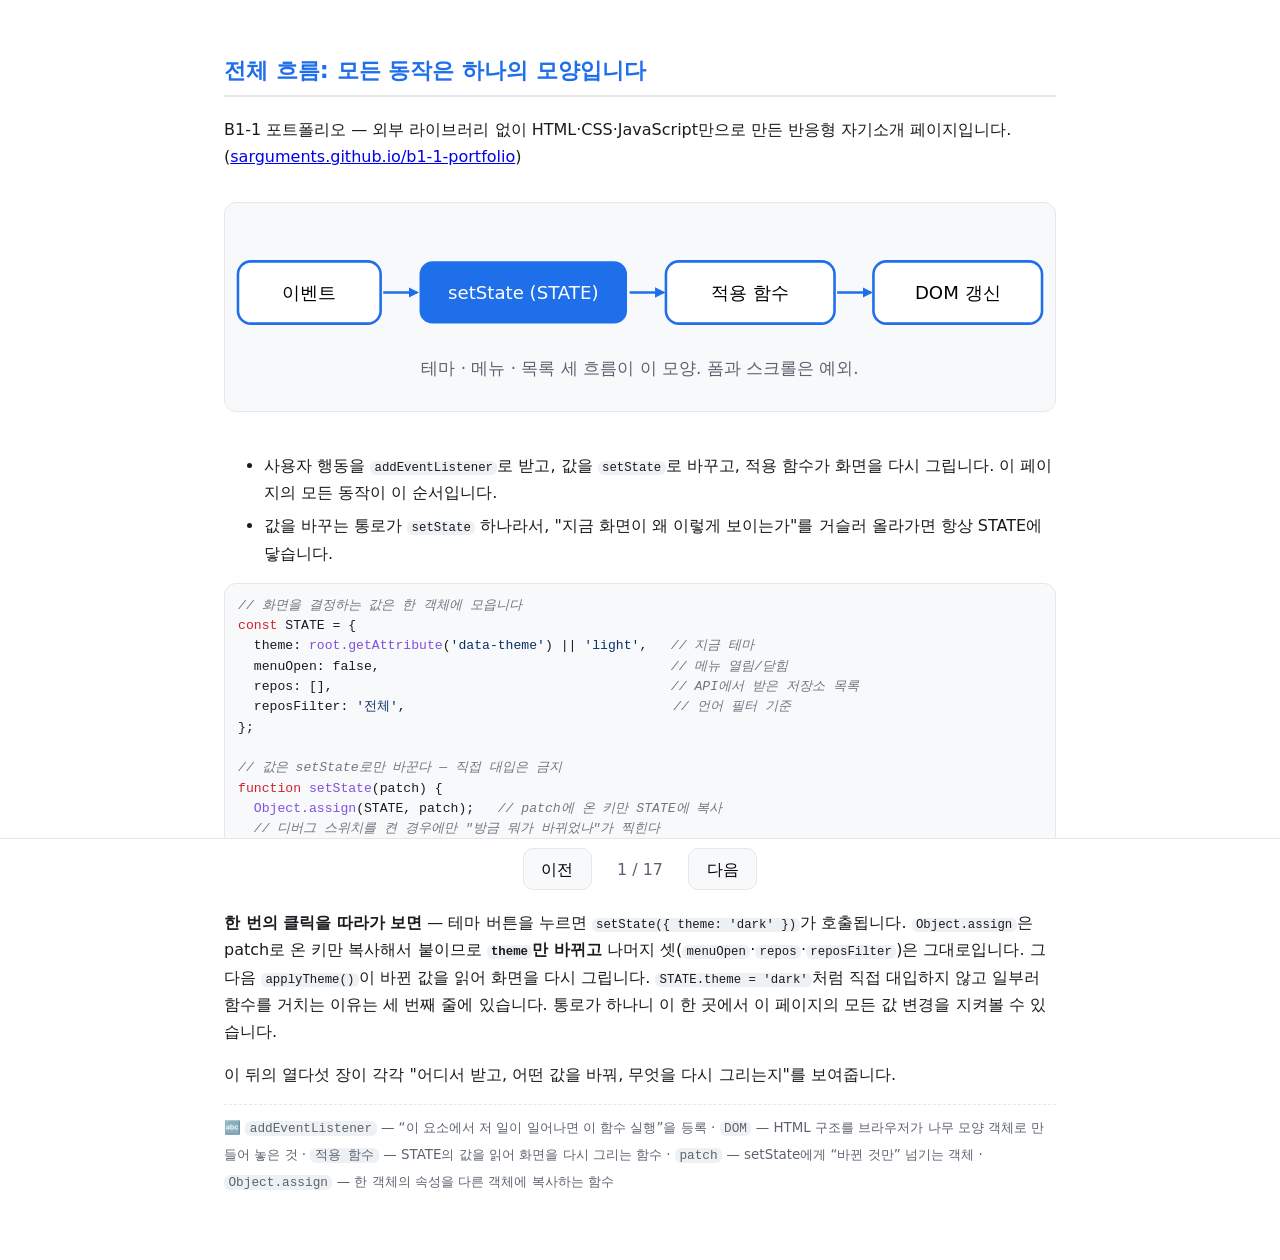
==== commit f0f763c6: "Refactor: 슬라이드를 코드 참조 없이 설명 가능하도록 재편 — 실제 코드 발췌·내장 하이라이팅·장별 용어 설명" ====
--- a/presentation/index.html
+++ b/presentation/index.html
@@ -3,7 +3,7 @@
 <head>
 <meta charset="UTF-8" />
 <meta name="viewport" content="width=device-width, initial-scale=1.0" />
-<title>B1-1 이해용 강의</title>
+<title>B1-1 포트폴리오 발표</title>
 <style>
   :root { --accent: #1f6feb; --ink: #1a1b1e; --muted: #5c6370; --card: #f8f9fb; --line: #e5e7eb; }
   * { box-sizing: border-box; }
@@ -11,19 +11,16 @@
   .deck { max-width: 880px; margin: 0 auto; padding: 2rem 1.5rem 4rem; }
   .slides > section { display: none; }
   .slides > section.active { display: block; }
-  h1 { font-size: 2rem; line-height: 1.3; }
   h2 { font-size: 1.4rem; color: var(--accent); border-bottom: 2px solid var(--line); padding-bottom: .4rem; }
   li { margin: .4em 0; }
   code { background: #eef1f4; padding: 0 .35em; border-radius: 6px; font-size: .95em; }
-  .flow { font-size: 1.25rem; font-weight: 700; background: var(--card); border: 1px solid var(--line); border-radius: 12px; padding: .9em 1em; margin: 1em 0; line-height: 2; }
-  .flow code { font-size: 1em; }
-  .core { border-left: 6px solid var(--accent); background: #f0f6ff; padding: .7em 1em; margin-top: 1em; }
-  .core::before { content: "📌 기억할 한 문장"; display: block; font-weight: 700; margin-bottom: .3em; }
-  .check { border-left: 6px solid #e67700; background: #fff8e6; padding: .7em 1em; margin-top: 1em; }
-  .check::before { content: "✋ 직접 확인"; display: block; font-weight: 700; margin-bottom: .3em; }
-  .note { border-left: 6px solid var(--muted); background: var(--card); padding: .7em 1em; margin-top: 1em; color: var(--ink); }
-  .locs { font-size: .9rem; background: var(--card); border: 1px solid var(--line); border-radius: 12px; padding: .7em 1em; margin: 1em 0; }
-  .locs code { font-size: .88em; }
+  pre.code { font-size: .82rem; background: var(--card); border: 1px solid var(--line); border-radius: 12px; padding: .9em 1em; margin: 1em 0; overflow-x: auto; white-space: pre-wrap; overflow-wrap: anywhere; line-height: 1.55; }
+  pre.code code { background: none; padding: 0; font-size: 1em; }
+  .t-cm { color: #6e7781; font-style: italic; } .t-st { color: #0a3069; } .t-kw { color: #cf222e; }
+  .t-nu { color: #0550ae; } .t-fn { color: #8250df; } .t-var { color: #953800; }
+  .t-sel { color: #1f6feb; } .t-prop { color: #0550ae; } .t-tag { color: #116329; } .t-attr { color: #7d4e00; }
+  .terms { margin-top: 1.2em; padding-top: .7em; border-top: 1px dashed var(--line); font-size: .84rem; color: var(--muted); line-height: 2; }
+  .terms code { white-space: nowrap; }
   table { border-collapse: collapse; width: 100%; font-size: .92rem; margin: 1em 0; }
   th, td { border: 1px solid var(--line); padding: .45em .6em; text-align: left; vertical-align: top; }
   th { background: var(--card); }
@@ -32,8 +29,6 @@
   .nav button { font: inherit; padding: .4rem 1.1rem; border: 1px solid var(--line); border-radius: 10px; background: var(--card); cursor: pointer; }
   .nav button:hover { border-color: var(--accent); color: var(--accent); }
   #counter { color: var(--muted); min-width: 4em; text-align: center; }
-  body:not(.locs-on) .loc { display: none; }
-  #locs-toggle[aria-pressed="true"] { border-color: var(--accent); color: var(--accent); font-weight: 700; }
   @media print { .nav { display: none; } .slides > section { display: block !important; page-break-before: always; border-top: 2px solid #ccc; padding: 1em 0; } }
 </style>
 </head>
@@ -46,15 +41,10 @@
 </defs></svg>
 <div class="slides">
 
-<section>
-<h1>B1-1 이해용 강의</h1>
-<p>외우지 말고 이해하기. 이번엔 순서를 바꿨다. 개념별로 나열하는 대신, 이 페이지가 답해야 할 열다섯 가지 질문에 따라간다.</p>
-<p>매 장은 같은 모양이다. 질문이 뭔지, 이 코드가 실제로 뭘 하는지, 어느 파일 몇 줄에 있는지, 화면에서 뭘 눌러보면 되는지. 파란 박스만 자기 말로 말할 수 있으면 된다.</p>
-<p>조작: 방향키 · 스페이스 · 하단 버튼, 모바일에선 좌우 스와이프. 스페이스는 다음 장으로 가니 한 장이 길 때는 휠로 내리세요. 주소에 장 번호가 남는다.</p>
-</section>
-
-<section>
-<h2>전체 흐름: 모든 장은 이 흐름의 한 지점</h2>
+
+<section>
+<h2>전체 흐름: 모든 동작은 하나의 모양입니다</h2>
+<p>B1-1 포트폴리오 — 외부 라이브러리 없이 HTML·CSS·JavaScript만으로 만든 반응형 자기소개 페이지입니다. (<a href="https://sarguments.github.io/b1-1-portfolio/">sarguments.github.io/b1-1-portfolio</a>)</p>
 <svg class="diagram" viewBox="0 0 640 160" role="img" aria-label="상태 렌더 흐름도">
 <rect x="10" y="45" width="110" height="48" rx="10" fill="#fff" stroke="#1f6feb" stroke-width="2"/><text x="65" y="74" text-anchor="middle" font-size="14">이벤트</text>
 <line x1="122" y1="69" x2="148" y2="69" stroke="#1f6feb" stroke-width="2" marker-end="url(#m-blue)"/>
@@ -66,55 +56,67 @@
 <text x="320" y="132" text-anchor="middle" font-size="13" fill="#5c6370">테마 · 메뉴 · 목록 세 흐름이 이 모양. 폼과 스크롤은 예외.</text>
 </svg>
 <ul>
-<li>사용자 행동을 <code>addEventListener</code>로 받고, 값을 <code>setState</code>로 바꾸고, 적용 함수가 화면을 다시 그린다.</li>
-<li>이 순서를 손으로 그리며 말할 수 있으면 뒤의 장 절반은 이미 알고 있는 거다.</li>
-</ul>
-<p class="locs loc">리스너 열 곳: <span class="loc"><code>js/main.js:36, 54, 64, 71, 143, 157, 164, 171, 226, 265</code></span> · <code>setState</code>: <span class="loc"><code>js/main.js:19</code></span> · <code>STATE</code>: <span class="loc"><code>js/main.js:10-15</code></span></p>
-<div class="check">빈 종이에 이 흐름도를 그리고, 각 칸에 실제 함수 이름을 붙여보자. <code>applyTheme</code> · <code>applyMenu</code> · <code>renderRepos</code>.</div>
-</section>
-
-<section>
-<h2>문서와 코드가 조금 다른 여섯 곳</h2>
-<p>README와 요구사항에 쓰인 말을 그대로 믿고 외우면, 코드를 같이 열어본 순간 말꼬리가 잡힌다. 이 강의는 정정하지 않고 코드의 실제를 그대로 말한다.</p>
-<table>
-<tr><th>말</th><th>코드의 실제</th></tr>
-<tr><td>반응형 확인 기준이 360·768·1200px</td><td>미디어쿼리는 768과 1024 두 개뿐이다. 360은 분기가 아니라 모바일 퍼스트 기본값이다. (Q1)</td></tr>
-<tr><td>폼 오류에 즉각 피드백</td><td>처음부터 즉각이 아니었다. 네이티브 검증이 커스텀 문구를 막는 결함을 뒤늦게 발견해서 <code>novalidate</code>와 입력 중 재검사를 추가했다. 그 내력이 Git 로그에 있다. (Q5)</td></tr>
-<tr><td><code>addEventListener</code>의 위임 이점</td><td>이 페이지는 위임을 쓰지 않았다. 필터 버튼까지 동적 요소마다 직접 붙였다. 분리 목적이 주 이유다. (Q9)</td></tr>
-<tr><td>내비는 Flex <code>space-between</code></td><td><code>space-between</code>은 푸터 전용이다. 내비는 gap과 order로 벌렸다. (Q13)</td></tr>
-<tr><td>상태 하나가 화면을 결정</td><td>STATE를 거치는 건 테마·메뉴·목록 세 흐름뿐이다. 폼은 지역 변수, 스크롤은 클래스 토글 바로 간다. (Q14)</td></tr>
-<tr><td>저장소 카드 4열</td><td>본문 폭이 1024px에서 막혀 격자는 3열까지다. 실측: 375px→1열, 800px→2열, 1440px→3열. 열 수를 세지 않는 <code>auto-fit</code>이라 최대폭 안에서 정해진다. (Q1)</td></tr>
-</table>
-<div class="core">모범 답안을 외우는 게 아니라, 내 코드가 실제로 뭘 하는지 정확히 아는 게 이 강의의 목적이다.</div>
-<div class="check">이 표의 여섯 줄을, 각각 해당 장에서 코드로 찾아보자.</div>
-</section>
+<li>사용자 행동을 <code>addEventListener</code>로 받고, 값을 <code>setState</code>로 바꾸고, 적용 함수가 화면을 다시 그립니다. 이 페이지의 모든 동작이 이 순서입니다.</li>
+<li>값을 바꾸는 통로가 <code>setState</code> 하나라서, "지금 화면이 왜 이렇게 보이는가"를 거슬러 올라가면 항상 STATE에 닿습니다.</li>
+</ul>
+<pre class="code" data-lang="js"><code>// 화면을 결정하는 값은 한 객체에 모읍니다
+const STATE = {
+  theme: root.getAttribute('data-theme') || 'light',   // 지금 테마
+  menuOpen: false,                                     // 메뉴 열림/닫힘
+  repos: [],                                           // API에서 받은 저장소 목록
+  reposFilter: '전체',                                  // 언어 필터 기준
+};
+
+// 값은 setState로만 바꾼다 — 직접 대입은 금지
+function setState(patch) {
+  Object.assign(STATE, patch);   // patch에 온 키만 STATE에 복사
+  // 디버그 스위치를 켠 경우에만 "방금 뭐가 바뀌었나"가 찍힌다
+  if (window.__B11_DEBUG) console.debug('[B1-1 STATE]', patch);
+}</code></pre>
+<p><b>한 번의 클릭을 따라가 보면</b> — 테마 버튼을 누르면 <code>setState({ theme: 'dark' })</code>가 호출됩니다. <code>Object.assign</code>은 patch로 온 키만 복사해서 붙이므로 <b><code>theme</code>만 바뀌고</b> 나머지 셋(<code>menuOpen</code>·<code>repos</code>·<code>reposFilter</code>)은 그대로입니다. 그 다음 <code>applyTheme()</code>이 바뀐 값을 읽어 화면을 다시 그립니다. <code>STATE.theme = 'dark'</code>처럼 직접 대입하지 않고 일부러 함수를 거치는 이유는 세 번째 줄에 있습니다. 통로가 하나니 이 한 곳에서 이 페이지의 모든 값 변경을 지켜볼 수 있습니다.</p>
+<p>이 뒤의 열다섯 장이 각각 "어디서 받고, 어떤 값을 바꿔, 무엇을 다시 그리는지"를 보여줍니다.</p>
+<div class="terms">🔤 <code>addEventListener</code> — “이 요소에서 저 일이 일어나면 이 함수 실행”을 등록 · <code>DOM</code> — HTML 구조를 브라우저가 나무 모양 객체로 만들어 놓은 것 · <code>적용 함수</code> — STATE의 값을 읽어 화면을 다시 그리는 함수 · <code>patch</code> — setState에게 “바뀐 것만” 넘기는 객체 · <code>Object.assign</code> — 한 객체의 속성을 다른 객체에 복사하는 함수</div>
+</section>
+
 
 <section>
 <h2>Q1. 창을 줄이면 모바일 레이아웃으로 바뀌는가</h2>
-<ul>
-<li>이 페이지의 미디어쿼리는 두 개다. <code>min-width: 768px</code>에서 내비를 펼치고 카드를 2열로, <code>1024px</code>에서 본문 최대폭을 걸어 열은 3개에서 멈춘다. 창을 더 넓혀도 4열은 나오지 않는다.</li>
-<li>좁은 화면이 기본이다. 360px 분기는 없다. 모바일 퍼스트에서는 기본 스타일 자체가 좁은 화면용이고, 넓어질 때 덧입힌다. 데스크톱을 기본으로 두지 않는 이유는 저사양·터치 환경이 먼저 보장되기 때문이다.</li>
-</ul>
 <svg class="diagram" viewBox="0 0 640 200" role="img" aria-label="브레이크포인트 도식">
-<rect x="20" y="20" width="130" height="105" rx="10" fill="#1f6feb"/><text x="85" y="55" text-anchor="middle" fill="#fff" font-size="14" font-weight="bold">360px</text><text x="85" y="78" text-anchor="middle" fill="#fff" font-size="12">카드 1열 · 햄버거</text><text x="85" y="98" text-anchor="middle" fill="#fff" font-size="12">(쿼리 아님·기본)</text>
-<line x1="152" y1="72" x2="193" y2="72" stroke="#1f6feb" stroke-width="2" marker-end="url(#m-blue)"/>
-<rect x="195" y="20" width="170" height="105" rx="10" fill="#fff" stroke="#1f6feb" stroke-width="2"/><text x="280" y="55" text-anchor="middle" font-size="14" font-weight="bold">768px</text><text x="280" y="78" text-anchor="middle" font-size="12">min-width 분기 ①</text><text x="280" y="98" text-anchor="middle" font-size="12">내비 펼침 · 카드 2열</text>
-<line x1="367" y1="72" x2="408" y2="72" stroke="#1f6feb" stroke-width="2" marker-end="url(#m-blue)"/>
-<rect x="410" y="20" width="210" height="105" rx="10" fill="#fff" stroke="#1f6feb" stroke-width="2"/><text x="515" y="55" text-anchor="middle" font-size="14" font-weight="bold">1024px</text><text x="515" y="78" text-anchor="middle" font-size="12">min-width 분기 ②</text><text x="515" y="98" text-anchor="middle" font-size="12">최대폭 중앙 · 카드 3열까지</text>
-<text x="320" y="165" text-anchor="middle" font-size="13" fill="#5c6370">분기는 둘뿐이다. 좁은 쪽은 애초에 분기가 필요 없다.</text>
-</svg>
-<p class="locs loc"><span class="loc"><code>css/style.css:494</code></span> 768 분기 · <span class="loc"><code>:537</code></span> 1024 분기 · <span class="loc"><code>:506-514</code></span> 768에서 버튼 숨김·내비 전개</p>
-<div class="core">좁은 화면이 기본, 넓어지면 덮어쓴다. 360은 쿼리가 아니라 기본값이다.</div>
-<div class="check">DevTools로 폭을 767에서 768로 넘기며 햄버거가 가로 메뉴로 바뀌는 순간을 보자.</div>
-</section>
+<rect x="10" y="20" width="105" height="105" rx="10" fill="#1f6feb"/><text x="62" y="50" text-anchor="middle" fill="#fff" font-size="13" font-weight="bold">360px</text><text x="62" y="72" text-anchor="middle" fill="#fff" font-size="10.5">카드 1열 · 햄버거</text><text x="62" y="90" text-anchor="middle" fill="#dbe7ff" font-size="10.5">(쿼리 아님 · 기본)</text>
+<line x1="117" y1="72" x2="133" y2="72" stroke="#1f6feb" stroke-width="2" marker-end="url(#m-blue)"/>
+<rect x="135" y="20" width="140" height="105" rx="10" fill="#fff" stroke="#1f6feb" stroke-width="2"/><text x="205" y="50" text-anchor="middle" font-size="13" font-weight="bold">768px</text><text x="205" y="72" text-anchor="middle" font-size="10.5">분기 ①</text><text x="205" y="90" text-anchor="middle" font-size="10.5" fill="#5c6370">내비 펼침 · 카드 2열</text>
+<line x1="277" y1="72" x2="293" y2="72" stroke="#1f6feb" stroke-width="2" marker-end="url(#m-blue)"/>
+<rect x="295" y="20" width="150" height="105" rx="10" fill="#fff" stroke="#1f6feb" stroke-width="2"/><text x="370" y="50" text-anchor="middle" font-size="13" font-weight="bold">1024px</text><text x="370" y="72" text-anchor="middle" font-size="10.5">분기 ②</text><text x="370" y="90" text-anchor="middle" font-size="10.5" fill="#5c6370">최대폭 · 기술 4열</text>
+<line x1="447" y1="72" x2="463" y2="72" stroke="#1f6feb" stroke-width="2" marker-end="url(#m-blue)"/>
+<rect x="465" y="20" width="165" height="105" rx="10" fill="#116329"/><text x="547" y="45" text-anchor="middle" fill="#fff" font-size="13" font-weight="bold">1200px</text><text x="547" y="65" text-anchor="middle" fill="#d6f0dc" font-size="10.5">분기 ③</text><text x="547" y="83" text-anchor="middle" fill="#d6f0dc" font-size="10.5">본문 열 1200</text><text x="547" y="100" text-anchor="middle" fill="#d6f0dc" font-size="10.5">카드 4열 고정</text>
+<text x="320" y="160" text-anchor="middle" font-size="12" fill="#5c6370">실측: 375px→1열 · 800px→2열 · 1100px→3열 · 1280px→4열(명시 고정)</text>
+</svg>
+<ul>
+<li>넓어지는 분기(<code>min-width</code> 미디어쿼리)가 세 개입니다. <b>768px</b>에서 내비를 가로로 펼치고 저장소 카드를 여러 열로, <b>1024px</b>에서 본문 폭을 1024로 묶고 기술 목록을 4열로, <b>1200px</b>에서 본문 폭을 1200으로 넓히고 저장소 카드를 4열로 고정합니다.</li>
+<li>360px 분기는 없습니다. 모바일 퍼스트에서는 좁은 화면용 기본 스타일이 곧 360의 답이기 때문입니다. 아래 코드의 '기본' 부분이 좁은 화면에서 실제로 보이는 모습입니다.</li>
+</ul>
+<pre class="code" data-lang="css"><code>/* 기본 = 좁은 화면 (미디어쿼리 불필요) */
+nav         { display: none; }                    /* 햄버거 메뉴 */
+#repos-list { grid-template-columns: 1fr; }       /* 카드 1열 */
+
+@media (min-width: 768px) {
+  nav { display: flex; }
+  #repos-list { grid-template-columns: repeat(auto-fit, minmax(260px, 1fr)); }
+}
+@media (min-width: 1024px) {
+  main { max-width: 1024px; margin-inline: auto; }
+  #tech ul { grid-template-columns: repeat(4, 1fr); }
+}
+@media (min-width: 1200px) {
+  main { max-width: 1200px; }
+  #repos-list { grid-template-columns: repeat(4, 1fr); }
+}</code></pre>
+<div class="terms">🔤 <code>미디어 쿼리</code> — “화면 너비 조건이면 이 스타일” 하는 CSS 조건문 · <code>모바일 퍼스트</code> — 좁은 화면을 기본으로 쓰고 넓어질 때 덧입히는 순서 · <code>auto-fit</code> — 격자에서 빈칸을 접어 카드로 채움 · <code>브레이크포인트</code> — 레이아웃이 바뀌는 화면 너비 지점</div>
+</section>
+
 
 <section>
 <h2>Q2. 테마 토글이 새로고침 후에도 유지되는가</h2>
-<ul>
-<li>버튼을 누르면 <code>theme</code> 값이 반전하고, <code>applyTheme</code>이 <code>&lt;html&gt;</code>의 <code>data-theme</code> 속성을 바꾸면서 <code>localStorage</code>에 저장한다. 저장은 <code>try/catch</code>다. 막혀도 화면은 동작한다.</li>
-<li>새로고침 후 복원의 주체는 main.js가 아니라 <code>&lt;head&gt;</code>의 인라인 스크립트다. 첫 그림이 그려지기 전에 저장된 값을 읽어 속성을 먼저 박는다. 그래서 흰 화면이 번쩍이는 FOUC가 없다. main.js는 defer라 이보다 늦게 실행된다.</li>
-<li>저장된 값이 없으면 OS 설정(<code>prefers-color-scheme</code>)을 따른다.</li>
-</ul>
 <svg class="diagram" viewBox="0 0 640 235" role="img" aria-label="FOUC 복원 시점 비교 도식">
 <text x="14" y="55" font-size="12" fill="#b42318">틀리면</text>
 <rect x="85" y="32" width="95" height="40" rx="10" fill="#fff" stroke="#1f6feb" stroke-width="2"/><text x="132" y="57" text-anchor="middle" font-size="12">HTML 해석</text>
@@ -128,20 +130,44 @@
 <rect x="365" y="142" width="135" height="40" rx="10" fill="#fff" stroke="#1f6feb" stroke-width="2"/><text x="432" y="160" text-anchor="middle" font-size="12">data-theme</text><text x="432" y="176" text-anchor="middle" font-size="12">먼저 부착</text>
 <rect x="530" y="142" width="85" height="40" rx="10" fill="#1f6feb"/><text x="572" y="167" text-anchor="middle" fill="#fff" font-size="12">첫 그림부터</text>
 <line x1="180" y1="162" x2="206" y2="162" stroke="#1f6feb" stroke-width="2" marker-end="url(#m-blue)"/><line x1="335" y1="162" x2="361" y2="162" stroke="#1f6feb" stroke-width="2" marker-end="url(#m-blue)"/><line x1="500" y1="162" x2="526" y2="162" stroke="#1f6feb" stroke-width="2" marker-end="url(#m-blue)"/>
-<text x="320" y="218" text-anchor="middle" font-size="13" fill="#5c6370">복원 시점이 첫 그림보다 앞이면 번쩍임은 0이다.</text>
-</svg>
-<p class="locs loc"><span class="loc"><code>js/main.js:36-38</code></span> 토글 · <span class="loc"><code>:25-28</code></span> <code>applyTheme</code>와 저장 · <span class="loc"><code>index.html:13-21</code></span> head 선주입</p>
-<div class="core">깜빡임의 원인은 복원 시점이다. 그리기 전에 박으면 0이 된다.</div>
-<div class="check">다크로 바꾸고 F5. 번쩍임이 없는지. 그리고 head 스크립트를 body 끝으로 옮기면 뭐가 보일지 미리 예상해 보자.</div>
-</section>
+<text x="320" y="218" text-anchor="middle" font-size="13" fill="#5c6370">복원 시점이 첫 그림보다 앞이면 번쩍임은 0입니다.</text>
+</svg>
+<ul>
+<li>버튼을 누르면 <code>theme</code> 값이 반전하고, <code>applyTheme</code>이 <code>&lt;html&gt;</code>의 <code>data-theme</code> 속성을 바꾸면서 <code>localStorage</code>에 저장합니다. 저장은 <code>try/catch</code>로 감싸서, 저장소가 막혀도 화면 전환 자체는 동작합니다.</li>
+<li>새로고침 후 복원의 주체는 main.js가 아니라 <code>&lt;head&gt;</code>의 인라인 스크립트입니다. 첫 그림이 그려지기 전에 저장된 값을 읽어 속성을 먼저 박기 때문에, 흰 화면이 번쩍이는 FOUC가 없습니다. main.js는 <code>defer</code>라 이보다 늦게 실행됩니다.</li>
+<li>저장된 값이 없으면 OS 설정(<code>prefers-color-scheme</code>)을 따릅니다.</li>
+</ul>
+<pre class="code" data-lang="html"><code>&lt;head&gt; 안에서 먼저 실행 — 그리기 전에 테마를 박는다
+&lt;script&gt;
+  (function () {
+    try {
+      const saved = localStorage.getItem('user-theme');
+      const systemDark =
+        window.matchMedia('(prefers-color-scheme: dark)').matches;
+      document.documentElement.setAttribute(
+        'data-theme', saved || (systemDark ? 'dark' : 'light'));
+    } catch (e) {}
+  })();
+&lt;/script&gt;</code></pre>
+<pre class="code" data-lang="js"><code>버튼을 누르면 — main.js
+themeButton.addEventListener('click', () =&gt; {
+  setState({ theme: STATE.theme === 'dark' ? 'light' : 'dark' });
+  applyTheme();
+});
+
+function applyTheme() {
+  root.setAttribute('data-theme', STATE.theme);          // 화면 전환
+  try {
+    localStorage.setItem('user-theme', STATE.theme);     // 복원용 저장
+  } catch { /* 막혀도 메모리 상태만 유지, 화면은 동작 */ }
+  themeButton.textContent = STATE.theme === 'dark' ? '라이트 모드' : '다크 모드';
+}</code></pre>
+<div class="terms">🔤 <code>localStorage</code> — 새로고침에도 남는 브라우저 안쪽 저장 공간 · <code>FOUC</code> — 스타일 붙기 전 흰 화면이 찰나 번쩍이는 현상 · <code>defer</code> — 스크립트를 미리 받되 HTML 해석이 끝난 뒤 실행 보장 · <code>prefers-color-scheme</code> — OS가 다크 모드인지 물어보는 시스템 설정</div>
+</section>
+
 
 <section>
 <h2>Q3. 메뉴·등장 애니메이션·맨 위로 버튼</h2>
-<ul>
-<li>햄버거는 <code>setState({menuOpen})</code> → <code>applyMenu</code>. 메뉴 표시와 <code>aria-expanded</code>를 같은 함수에서 같이 바꿔서, 스크린리더에도 열림 상태가 맞물린다.</li>
-<li>등장은 <code>IntersectionObserver</code>다. scroll 리스너로 매번 계산하면 Reflow·Repaint가 반복돼 버벅인다. 브라우저에 감시를 맡기고, 구역이 20%(<code>threshold: 0.2</code>) 보이면 클래스를 붙인 뒤 <code>unobserve</code>로 감시를 끈다. 한 번만 등장한다.</li>
-<li>스크롤 이벤트 하나에서 300px를 넘으면 맨 위로 버튼을, 60px를 넘으면 내비 배경을 바꾼다. 클릭하면 <code>scrollTo({behavior:'smooth'})</code>.</li>
-</ul>
 <svg class="diagram" viewBox="0 0 640 150" role="img" aria-label="스크롤 임계값 도식">
 <line x1="30" y1="85" x2="610" y2="85" stroke="#1f6feb" stroke-width="2" marker-end="url(#m-blue)"/>
 <text x="30" y="115" text-anchor="start" font-size="12" fill="#5c6370">0 (맨 위)</text>
@@ -149,257 +175,443 @@
 <line x1="390" y1="70" x2="390" y2="100" stroke="#e67700" stroke-width="3"/><text x="390" y="55" text-anchor="middle" font-size="13" font-weight="bold">300px</text><text x="390" y="133" text-anchor="middle" font-size="12" fill="#5c6370">맨 위로 버튼 표시</text>
 <text x="560" y="115" text-anchor="middle" font-size="12" fill="#5c6370">스크롤 양 (눈금 개념도)</text>
 </svg>
-<p class="locs loc"><span class="loc"><code>js/main.js:54</code></span> 메뉴 · <span class="loc"><code>:47</code></span> <code>applyMenu</code> · <span class="loc"><code>:64-68</code></span> 300/60px · <span class="loc"><code>:71-72</code></span> scrollTo · <span class="loc"><code>:77-85</code></span> 옵저버</p>
-<div class="core">계산은 브라우저에 맡기고 기준은 0.2, 다 본 구역은 감시를 끈다. 임계값을 1로 올리면 전부 보여야 등장한다.</div>
-<div class="check">메뉴 열고 → 스크롤해서 카드 등장 → 버튼 뜨면 클릭으로 위로. 한 흐름으로 이어서.</div>
-</section>
+<ul>
+<li><b>메뉴</b>: 햄버거 버튼은 <code>setState({menuOpen})</code> → <code>applyMenu</code>. 메뉴 표시와 <code>aria-expanded</code>를 같은 함수에서 함께 바꿔서, 눈으로 보이는 열림과 스크린리더가 알려주는 열림이 어긋나지 않습니다.</li>
+<li><b>등장</b>: 스크롤 이벤트로 매번 계산하면 레이아웃을 다시 짜는 작업(Reflow)이 반복돼 버벅입니다. 그래서 브라우저에 감시를 맡깁니다. <code>IntersectionObserver</code>가 구역의 20%(<code>threshold: 0.2</code>)가 보일 때 클래스를 붙이고, <code>unobserve</code>로 그 구역 감시를 끕니다. 등장은 한 번뿐입니다.</li>
+<li><b>맨 위로</b>: 스크롤 이벤트 하나에서 300px를 넘으면 버튼을, 60px를 넘으면 내비 배경을 표시로 바꿉니다. 클릭하면 <code>scrollTo({behavior:'smooth'})</code>로 미끄러지듯 올라갑니다.</li>
+</ul>
+<pre class="code" data-lang="js"><code>function applyMenu() {
+  nav.classList.toggle('active', STATE.menuOpen);   // 보이는 메뉴
+  // 스크린리더에도 같은 상태를 함께 넘긴다
+  menuButton.setAttribute('aria-expanded', String(STATE.menuOpen));
+}
+
+const watcher = new IntersectionObserver((entries) =&gt; {
+  entries.forEach((entry) =&gt; {
+    if (entry.isIntersecting) {
+      entry.target.classList.add('visible');   // 등장
+      watcher.unobserve(entry.target);         // 본 구역은 감시 종료
+    }
+  });
+}, { threshold: 0.2 });
+
+window.addEventListener('scroll', () =&gt; {
+  topButton.classList.toggle('show', window.scrollY &gt; 300);
+  nav.classList.toggle('scrolled', window.scrollY &gt; 60);
+});</code></pre>
+<div class="terms">🔤 <code>IntersectionObserver</code> — “요소가 화면에 들어왔나”를 브라우저가 대신 감시하는 API · <code>threshold 0.2</code> — 20% 보일 때 발동 · unobserve로 본 구역은 감시 종료 · <code>aria-expanded</code> — 버튼이 여는 것이 지금 열렸는지 스크린리더에 알림 · <code>Reflow</code> — 레이아웃을 다시 짜는 계산 — 스크롤마다 하면 버벅임</div>
+</section>
+
 
 <section>
 <h2>Q4. 저장소 목록과 로딩·에러·빈 상태</h2>
-<ul>
-<li><code>fetch</code>의 함정: 404나 403에도 프로미스는 성공으로 끝난다. 거절되는 건 망이 끊길 때뿐이다. 그래서 <code>res.ok</code>를 직접 검사해서 실패를 내가 만든다.</li>
-<li>화면 상태는 넷이다. 로딩 문구 → 성공(문구를 비우고 카드 렌더) / 목록이 비면 빈 결과 문구 / 오류는 403 한도, 404 사용자 없음, 그 외 HTTP, 망 단절·타임아웃으로 나뉜다. 타임아웃은 <code>AbortController</code>로 8초, 재시도는 버튼으로 수동, 캐싱은 없다.</li>
-</ul>
 <svg class="diagram" viewBox="0 0 640 260" role="img" aria-label="fetch 상태 분기도">
 <rect x="230" y="8" width="180" height="44" rx="10" fill="#1f6feb"/><text x="320" y="36" text-anchor="middle" fill="#fff" font-size="15">fetch 요청</text>
 <line x1="320" y1="52" x2="320" y2="72" stroke="#1f6feb" stroke-width="2" marker-end="url(#m-blue)"/>
 <rect x="200" y="72" width="240" height="44" rx="10" fill="#fff" stroke="#1f6feb" stroke-width="2"/><text x="320" y="100" text-anchor="middle" font-size="14">res.ok 검사</text>
 <line x1="230" y1="116" x2="115" y2="140" stroke="#1f6feb" stroke-width="2" marker-end="url(#m-blue)"/><line x1="320" y1="116" x2="320" y2="140" stroke="#1f6feb" stroke-width="2" marker-end="url(#m-blue)"/><line x1="410" y1="116" x2="525" y2="140" stroke="#1f6feb" stroke-width="2" marker-end="url(#m-blue)"/>
-<rect x="20" y="140" width="190" height="44" rx="10" fill="#fff" stroke="#999" stroke-width="2"/><text x="115" y="162" text-anchor="middle" font-size="12">403 한도 초과</text><text x="115" y="178" text-anchor="middle" font-size="11" fill="#5c6370">시간당 60회 <tspan class="loc">(:249)</tspan></text>
-<rect x="225" y="140" width="190" height="44" rx="10" fill="#fff" stroke="#999" stroke-width="2"/><text x="320" y="162" text-anchor="middle" font-size="12">404 사용자 없음</text><text x="320" y="178" text-anchor="middle" font-size="11" fill="#5c6370">그 외 HTTP는<tspan class="loc"> :251</tspan></text>
-<rect x="430" y="140" width="190" height="44" rx="10" fill="#fff" stroke="#999" stroke-width="2"/><text x="525" y="162" text-anchor="middle" font-size="12">망 단절·타임아웃</text><text x="525" y="178" text-anchor="middle" font-size="11" fill="#5c6370">catch · 8초 abort<tspan class="loc">(:240)</tspan></text>
+<rect x="20" y="140" width="190" height="44" rx="10" fill="#fff" stroke="#999" stroke-width="2"/><text x="115" y="162" text-anchor="middle" font-size="12">403 한도 초과</text><text x="115" y="178" text-anchor="middle" font-size="11" fill="#5c6370">GitHub 시간당 60회</text>
+<rect x="225" y="140" width="190" height="44" rx="10" fill="#fff" stroke="#999" stroke-width="2"/><text x="320" y="162" text-anchor="middle" font-size="12">404 사용자 없음</text><text x="320" y="178" text-anchor="middle" font-size="11" fill="#5c6370">그 외 HTTP 상태 코드</text>
+<rect x="430" y="140" width="190" height="44" rx="10" fill="#fff" stroke="#999" stroke-width="2"/><text x="525" y="162" text-anchor="middle" font-size="12">망 단절·타임아웃</text><text x="525" y="178" text-anchor="middle" font-size="11" fill="#5c6370">catch · 8초 abort</text>
 <rect x="140" y="205" width="360" height="40" rx="10" fill="#f0f6ff" stroke="#1f6feb" stroke-width="2"/><text x="320" y="231" text-anchor="middle" font-size="13">로딩 · 성공 · 빈 결과 · 오류 → '다시 시도'</text>
 </svg>
-<p class="locs loc"><span class="loc"><code>js/main.js:237</code></span> 로딩 · <span class="loc"><code>:200</code></span> 빈 결과 · <span class="loc"><code>:203</code></span> 성공 · <span class="loc"><code>:240-244</code></span> 8초 · <span class="loc"><code>:248-251</code></span> 상태 분기 · <span class="loc"><code>:255-258</code></span> catch · <span class="loc"><code>:265</code></span> 재시도</p>
-<div class="core">성공처럼 보이는 실패를 ok 검사로 걸러서 넷으로 나눈다. 403은 GitHub 한도(시간당 60회) 초과라는 뜻이기도 하다.</div>
-<div class="check">Network 탭을 Offline으로 바꾸고 새로고침해서 오류 상태와 '다시 시도'를, 없는 언어 필터로 빈 결과를 보자.</div>
-</section>
+<ul>
+<li><code>fetch</code>의 함정부터: 서버가 404나 403으로 답해도 <code>fetch</code> 자체는 성공으로 끝납니다. 거절되는 건 망이 끊길 때뿐입니다. 그래서 <code>res.ok</code>를 직접 검사해서 실패를 내가 만듭니다.</li>
+<li>화면 상태는 넷입니다. 로딩 문구 → 성공(문구를 비우고 카드 렌더) · 목록이 비면 빈 결과 문구 · 오류(403 한도 / 404 사용자 없음 / 그 외 HTTP / 망 단절·타임아웃).</li>
+<li>타임아웃은 8초(<code>AbortController</code>), 재시도는 버튼으로만 수동, 캐싱은 없습니다.</li>
+</ul>
+<pre class="code" data-lang="js"><code>async function loadRepos() {
+  // ① 로딩
+  reposStatus.textContent = '저장소 목록을 불러오는 중입니다.';
+  const controller = new AbortController();
+  // 8초 후 요청 취소
+  const timeoutId = setTimeout(() =&gt; controller.abort(), 8000);
+  try {
+    const res = await fetch(reposURL, { signal: controller.signal });
+    // ② 실패를 내가 만든다 — fetch는 404·403도 성공이라 ok를 직접 검사
+    if (!res.ok) {
+      if (res.status === 403)
+        throw new Error('API 호출 한도를 초과했습니다. 잠시 후 다시 시도해주세요.');
+      if (res.status === 404) throw new Error('사용자를 찾을 수 없습니다.');
+      throw new Error(`로드 실패 (HTTP ${res.status})`);
+    }
+    // ③ 성공 → 카드 렌더
+    renderRepos(await res.json());
+    renderFilters(STATE.repos);
+  } catch (err) {
+    // ④ 오류 문구 + 수동 재시도 버튼 표시
+    reposStatus.textContent = timedOut
+      ? '요청 시간이 초과됐습니다. 다시 시도해주세요.'
+      : err.message;
+    reposRetry.hidden = false;
+  } finally {
+    // ⑤ 성공·실패 모두 타이머 정리
+    window.clearTimeout(timeoutId);
+  }
+}</code></pre>
+<div class="terms">🔤 <code>fetch · 프로미스</code> — 서버에 데이터를 주문하는 함수 · “나중에 답장” 표 · <code>response.ok</code> — 서버가 200번대로 성공 답했는지 표시 · <code>AbortController</code> — 이미 보낸 요청을 취소하는 손잡이</div>
+</section>
+
 
 <section>
 <h2>Q5. 폼 오류에 즉각 피드백이 뜨는가</h2>
-<ul>
-<li>브라우저 기본 검증은 <code>novalidate</code><span class="loc">(<span class="loc"><code>index.html:77</code></span>)</span>로 껐다. 네이티브 풍선이 먼저 뜨면 내 커스텀 문구가 가려지기 때문이다.</li>
-<li>오류는 입력칸에 <code>aria-describedby</code>로 연결된 <code>role=alert</code> 자리에 뜬다. 스크린리더도 같은 문구를 읽는다.</li>
-</ul>
 <svg class="diagram" viewBox="0 0 640 330" role="img" aria-label="폼 검증 흐름도">
-<rect x="240" y="8" width="160" height="34" rx="10" fill="#1f6feb"/><text x="320" y="30" text-anchor="middle" fill="#fff" font-size="13">submit <tspan class="loc">(:143)</tspan></text>
+<rect x="240" y="8" width="160" height="34" rx="10" fill="#1f6feb"/><text x="320" y="30" text-anchor="middle" fill="#fff" font-size="13">submit</text>
 <line x1="320" y1="42" x2="320" y2="58" stroke="#1f6feb" stroke-width="2" marker-end="url(#m-blue)"/>
 <rect x="235" y="58" width="170" height="32" rx="10" fill="#fff" stroke="#1f6feb" stroke-width="2"/><text x="320" y="79" text-anchor="middle" font-size="12">preventDefault() 막기</text>
 <line x1="320" y1="90" x2="320" y2="106" stroke="#1f6feb" stroke-width="2" marker-end="url(#m-blue)"/>
-<rect x="190" y="106" width="260" height="38" rx="10" fill="#fff" stroke="#1f6feb" stroke-width="2"/><text x="320" y="130" text-anchor="middle" font-size="12">세 필드 전수 검사 <tspan class="loc">(:110 / :120 / :131)</tspan></text>
+<rect x="190" y="106" width="260" height="38" rx="10" fill="#fff" stroke="#1f6feb" stroke-width="2"/><text x="320" y="130" text-anchor="middle" font-size="12">세 필드 전수 검사</text>
 <line x1="320" y1="144" x2="320" y2="162" stroke="#1f6feb" stroke-width="2" marker-end="url(#m-blue)"/>
 <polygon points="320,162 425,196 320,230 215,196" fill="#f8f9fb" stroke="#1f6feb" stroke-width="2"/><text x="320" y="201" text-anchor="middle" font-size="13" font-weight="bold">다 통과?</text>
 <line x1="425" y1="196" x2="452" y2="196" stroke="#116329" stroke-width="2" marker-end="url(#m-green)"/><text x="438" y="189" text-anchor="middle" font-size="11" fill="#116329">예</text>
-<rect x="452" y="178" width="180" height="38" rx="10" fill="#e6f4ea" stroke="#116329" stroke-width="2"/><text x="542" y="195" text-anchor="middle" font-size="12">성공 문구 + 폼 초기화</text><text x="542" y="210" text-anchor="middle" font-size="10.5" fill="#5c6370"><tspan class="loc">(:151-152)</tspan></text>
+<rect x="452" y="178" width="180" height="38" rx="10" fill="#e6f4ea" stroke="#116329" stroke-width="2"/><text x="542" y="195" text-anchor="middle" font-size="12">성공 문구 + 폼 초기화</text>
 <line x1="215" y1="196" x2="188" y2="196" stroke="#e67700" stroke-width="2" marker-end="url(#m-orange)"/><text x="203" y="189" text-anchor="middle" font-size="11" fill="#e67700">아니오</text>
 <rect x="8" y="178" width="180" height="38" rx="10" fill="#fff8e6" stroke="#e67700" stroke-width="2"/><text x="98" y="195" text-anchor="middle" font-size="12">오류 문구 표시 (role=alert)</text><text x="98" y="210" text-anchor="middle" font-size="10.5" fill="#5c6370">aria-describedby로 연결</text>
 <line x1="60" y1="216" x2="60" y2="242" stroke="#e67700" stroke-width="2" marker-end="url(#m-orange)"/><line x1="140" y1="242" x2="140" y2="216" stroke="#1f6feb" stroke-width="2" stroke-dasharray="4 3" marker-end="url(#m-blue)"/><text x="150" y="234" font-size="10.5" fill="#5c6370">재검사로 문구 갱신</text>
-<rect x="8" y="242" width="180" height="56" rx="10" fill="#fff" stroke="#1f6feb" stroke-width="2"/><text x="98" y="260" text-anchor="middle" font-size="12">입력 이벤트 <tspan class="loc">(:157-177)</tspan></text><text x="98" y="276" text-anchor="middle" font-size="10.5" fill="#5c6370">처음 제출 전이면: 문구만 지움</text><text x="98" y="291" text-anchor="middle" font-size="10.5" fill="#5c6370">한 번 실패 후면: 그 필드 재검사</text>
-<text x="320" y="322" text-anchor="middle" font-size="13" fill="#5c6370">안 막으면 통과 여부와 무관하게 화면이 새로고침돼 결과가 사라진다. 그래서 첫 단계가 preventDefault.</text>
-</svg>
-<div class="note">이 '즉각'은 처음부터 있던 게 아니다. 네이티브 검증을 끄기 전에는 커스텀 문구가 아예 못 떴다. 자체 점검으로 발견한 결함이고, git log에 수정 내역이 그대로 남아 있다.</div>
-<div class="core">검증은 막고·검사하고·알리고. 알리는 자리는 접근성 트리와 같은 자리다.</div>
-<div class="check">빈값 제출 → 세 문구 → 타이핑하자마자 오류 문구가 지워지는 것 → 정상 제출 후 초기화까지.</div>
-</section>
+<rect x="8" y="242" width="180" height="56" rx="10" fill="#fff" stroke="#1f6feb" stroke-width="2"/><text x="98" y="260" text-anchor="middle" font-size="12">입력 이벤트</text><text x="98" y="276" text-anchor="middle" font-size="10.5" fill="#5c6370">처음 제출 전이면: 문구만 지움</text><text x="98" y="291" text-anchor="middle" font-size="10.5" fill="#5c6370">한 번 실패 후면: 그 필드 재검사</text>
+<text x="320" y="322" text-anchor="middle" font-size="13" fill="#5c6370">첫 단계가 preventDefault인 이유: 통과 여부와 무관하게 화면이 새로고침되면 결과가 사라집니다.</text>
+</svg>
+<ul>
+<li>브라우저 기본 검증은 폼에 <code>novalidate</code>를 붙여 껐습니다. 네이티브 풍선이 먼저 뜨면 커스텀 문구가 가려지기 때문입니다.</li>
+<li>오류는 입력칸에 <code>aria-describedby</code>로 연결된 <code>role=alert</code> 자리에 뜹니다. 눈으로 보이는 문구와 스크린리더가 읽는 문구가 같은 자리 하나입니다.</li>
+<li>처음 제출이 실패한 뒤부터는, 타이핑하는 동안 그 필드만 즉시 재검사해서 오류 문구를 갱신합니다.</li>
+</ul>
+<pre class="code" data-lang="html"><code>&lt;form novalidate&gt;
+  &lt;label for="contact-name"&gt;이름&lt;/label&gt;
+  &lt;input type="text" id="contact-name" name="name" required
+         aria-describedby="name-error" aria-invalid="false" /&gt;
+  &lt;p id="name-error" role="alert"&gt;&lt;/p&gt;
+  ...
+&lt;/form&gt;</code></pre>
+<pre class="code" data-lang="js"><code>form.addEventListener('submit', (event) =&gt; {
+  // 안 막으면 검사 결과가 새로고침에 날아간다
+  event.preventDefault();
+  const valid = [checkName(), checkEmail(), checkMessage()].every((ok) =&gt; ok);
+  if (valid) {
+    document.querySelector('#form-result').textContent = '메시지를 받았습니다.';
+    form.reset();
+  }
+});
+
+userName.addEventListener('input', () =&gt; {
+  // 한 번이라도 실패한 뒤엔 그 필드만 즉시 재검사,
+  // 그 전에는 입력마다 오류 문구를 지운다
+  if (submitAttempted) checkName();
+  else clearFieldError(userName, nameError);
+});</code></pre>
+<div class="terms">🔤 <code>novalidate</code> — 브라우저가 원래 하던 검증을 꺼 달라는 선언 · <code>preventDefault()</code> — 브라우저 기본 행동(제출 시 새로고침) 취소 · <code>aria-describedby</code> — 입력칸을 설명 문구와 연결 · <code>role=alert</code> — 문구가 뜨면 스크린리더가 즉시 읽는 자리</div>
+</section>
+
 
 <section>
 <h2>Q6. 왜 세 개의 파일인가</h2>
 <ul>
-<li><code>index.html</code>은 구조, <code>css/style.css</code>는 표현, <code>js/main.js</code>는 동작. 관심사를 나눠서 한 파일을 고쳐도 나머지가 안 무너진다.</li>
-<li>연결의 증거는 두 줄이다. css link<span class="loc">(<span class="loc"><code>index.html:10</code></span>)</span>와 <code>&lt;script … defer&gt;</code><span class="loc">(<span class="loc"><code>:24</code></span>)</span>. <code>defer</code>는 HTML 해석을 막지 않고, 해석이 끝난 뒤 순서대로 실행하라는 뜻이다. <code>async</code>는 다운로드가 끝나면 중간에라도 실행돼서 DOM이 아직 없다. 원문이 defer를 요구한 이유다.</li>
-<li>같이 지켜진 규칙: <code>var</code> 금지(함수 스코프·호이스팅·중복 선언 때문에 기본 <code>const</code>, 재할당만 <code>let</code>), 인라인 <code>onclick</code> 금지, 인라인 스타일 금지.</li>
-</ul>
-<p class="locs loc"><span class="loc"><code>index.html:10, 24</code></span> 두 링크 · <span class="loc"><code>js/main.js:4</code></span> <code>DOMContentLoaded</code></p>
-<div class="core">분리의 증거는 HTML의 두 링크와 JS의 준비 보장 하나. 이 세 줄이면 설명이 끝난다.</div>
-<div class="check">index.html을 열고 두 링크를 손으로 가리켜 보자. JS 파일에는 onclick이 하나도 없다.</div>
-</section>
+<li><code>index.html</code>은 구조, <code>css/style.css</code>는 표현, <code>js/main.js</code>는 동작. 역할을 나눠서 한 파일을 고쳐도 나머지가 무너지지 않습니다.</li>
+<li>연결은 HTML의 두 줄뿐입니다. <code>defer</code>는 HTML 해석을 막지 않으면서 해석이 끝난 뒤 순서대로 실행하라는 뜻입니다. <code>async</code>는 다운로드가 끝나면 중간에라도 실행되므로 DOM이 아직 없을 수 있습니다. 원문 요구사항이 defer를 지정한 이유입니다.</li>
+<li>같이 지킨 규칙: <code>var</code> 금지(함수 스코프·호이스팅·중복 선언 문제 때문에 상수 <code>const</code>, 재할당만 <code>let</code>), 인라인 <code>onclick</code> 금지, 인라인 스타일 금지. JS는 최상위에서 <code>'use strict'</code>와 <code>DOMContentLoaded</code>로 준비를 보장합니다.</li>
+</ul>
+<pre class="code" data-lang="html"><code>&lt;head&gt; 안에서 — 연결의 전부
+&lt;link rel="stylesheet" href="css/style.css" /&gt;
+&lt;script src="js/main.js" defer&gt;&lt;/script&gt;</code></pre>
+<div class="terms">🔤 <code>defer · async</code> — 해석 끝난 뒤 실행 · 다운로드 끝나면 중간에도 실행(DOM 준비 안 됨) · <code>DOMContentLoaded</code> — HTML 해석이 끝나 준비됐다는 이벤트 · <code>const · let</code> — 재할당 불가 상수 · 재할당 가능 선언(var의 스코프·호이스팅 문제 회피)</div>
+</section>
+
 
 <section>
 <h2>Q7. 시맨틱 태그와 그 기준 — 뼈대</h2>
-<p>선택 기준은 단순하다. div만 쓰면 보조기기가 각 부분의 역할을 모른다. 문서의 뼈대는 다섯 덩어리다.</p>
+<p>선택 기준은 하나입니다. div만 쓰면 보조기기가 각 부분의 역할을 알 수 없습니다. 태그 자체가 역할을 알려줘야 해서, 문서의 뼈대는 다음 다섯 덩어리로 잡았습니다.</p>
 <table>
-<tr><th class="loc">줄</th><th>요소</th><th>여기가 뭐하는 자리인가</th></tr>
-<tr><td><span class="loc">28</span></td><td><code>a.skip-link</code></td><td>평소엔 <code>top:-100px</code>로 화면 밖, Tab 포커스면 나타남<span class="loc">(css:115-127)</span>. 내비를 Tab으로 다 넘기지 않고 본문으로 점프</td></tr>
-<tr><td><span class="loc">29</span></td><td><code>header</code></td><td>문서의 시작. 메뉴 버튼·테마 토글·내비가 매달림</td></tr>
-<tr><td><span class="loc">34</span></td><td>└ <code>nav</code></td><td>앵커 링크 목록. 지점은 다음 장의 다섯 섹션 id. <code>aria-expanded</code>·<code>aria-controls</code>로 버튼과 연결<span class="loc">(:31)</span></td></tr>
-<tr><td><span class="loc">42</span></td><td><code>main</code></td><td>문서에 딱 하나. 스킵링크가 도착하는 자리</td></tr>
-<tr><td><span class="loc">97</span></td><td><code>footer</code></td><td>문서의 끝. 강의·GitHub 링크</td></tr>
+<tr><th>요소</th><th>여기가 뭐하는 자리인가</th></tr>
+<tr><td><code>a.skip-link</code></td><td>평소엔 화면 밖(<code>top:-100px</code>)에 있다가 Tab 포커스가 오면 나타나는 본문 점프 링크. 내비를 키보드로 다 넘기지 않습니다</td></tr>
+<tr><td><code>header</code></td><td>문서의 시작. 메뉴 버튼·테마 토글·내비가 매달립니다</td></tr>
+<tr><td>└ <code>nav</code></td><td>앵커 링크 목록. <code>aria-expanded</code>·<code>aria-controls</code>로 메뉴 버튼과 연결됩니다</td></tr>
+<tr><td><code>main</code></td><td>문서에 딱 하나. 스킵링크가 도착하는 자리(<code>id="main"</code>)</td></tr>
+<tr><td><code>footer</code></td><td>문서의 끝. 발표 자료와 GitHub 링크</td></tr>
 </table>
-<div class="core">시맨틱은 예쁜 태그 고르기가 아니라, 안 보이는 사용자에게 역할을 넘기는 일이다.</div>
-<div class="check">화면을 클릭하지 말고 Tab부터 눌러보자. 스킵링크가 뜨고, Enter를 누르면 본문으로 건너뛴다.</div>
-</section>
+<pre class="code" data-lang="html"><code>&lt;a class="skip-link" href="#main"&gt;본문으로 건너뛰기&lt;/a&gt;
+&lt;header&gt;
+  &lt;button id="menu-button"
+          aria-expanded="false" aria-controls="primary-nav"&gt;메뉴&lt;/button&gt;
+  &lt;button id="theme-toggle"&gt;다크 모드&lt;/button&gt;
+  &lt;nav id="primary-nav" aria-label="주요 탐색"&gt;
+    소개 · 기술 · 프로젝트 · 문의 링크 4개
+  &lt;/nav&gt;
+&lt;/header&gt;
+&lt;main id="main"&gt; … &lt;/main&gt;
+&lt;footer&gt; … &lt;/footer&gt;</code></pre>
+<div class="terms">🔤 <code>시맨틱 태그</code> — 이름 자체가 역할까지 알리는 태그 · <code>스킵링크</code> — 키보드 사용자가 메뉴를 건너뛰는 링크 · <code>aria-controls</code> — 버튼이 여닫는 대상을 id로 짝지음 · <code>스크린리더</code> — 화면을 소리 읽어 주는 보조기기</div>
+</section>
+
 
 <section>
 <h2>Q7. 시맨틱 태그와 그 기준 — main 안</h2>
-<p>뼈대 안쪽. main은 다시 다섯 개 구역이고, id가 곧 내비 앵커의 지점이다.</p>
+<p>뼈대 안쪽입니다. main은 다시 다섯 개 구역(<code>section</code>)이고, 각 구역의 id가 내비 앵커 링크의 지점이 됩니다. 이름(id) 있는 구역만 앵커가 됩니다.</p>
 <table>
-<tr><th class="loc">줄</th><th>요소</th><th>여기가 뭐하는 자리인가</th></tr>
-<tr><td><span class="loc">42</span></td><td><code>main</code></td><td>앞 장의 뼈대. 안은 다시 다섯 개 구역으로 갈린다</td></tr>
-<tr><td><span class="loc">43</span></td><td>└ <code>section#hero</code></td><td>첫 화면 자기소개. 유일한 <code>h1</code>을 가짐<span class="loc">(:44)</span></td></tr>
-<tr><td><span class="loc">48</span></td><td>└ <code>section#about</code></td><td>소개 문단 + 프로필 이미지. <code>alt</code> 한 줄<span class="loc">(:51)</span></td></tr>
-<tr><td><span class="loc">53</span></td><td>└ <code>section#tech</code></td><td>정적 기술 목록(<code>ul</code>)</td></tr>
-<tr><td><span class="loc">62</span></td><td>└ <code>section#project</code></td><td>저장소 목록 자리. 안에 래퍼 <code>article</code><span class="loc">(:64)</span> + JS가 생성하는 카드 <code>article</code><span class="loc">(main.js:209)</span> — 중첩은 의도된 구조</td></tr>
-<tr><td><span class="loc">74</span></td><td>└ <code>section#contact</code></td><td>폼<span class="loc">(:77)</span>. 모든 입력이 <code>label for</code>↔<code>id</code>로 짝<span class="loc">(:78/83/86)</span></td></tr>
+<tr><th>요소</th><th>여기가 뭐하는 자리인가</th></tr>
+<tr><td><code>section#hero</code></td><td>첫 화면 자기소개. 문서에 유일한 <code>h1</code>을 가집니다</td></tr>
+<tr><td><code>section#about</code></td><td>소개 문단 + 프로필 이미지. 이미지에 <code>alt</code> 한 줄</td></tr>
+<tr><td><code>section#tech</code></td><td>정적 기술 목록(<code>ul</code>)</td></tr>
+<tr><td><code>section#project</code></td><td>저장소 목록 자리. 안에 래퍼 <code>article</code> + JS가 생성하는 카드 <code>article</code> — article 중첩은 의도된 구조입니다(글감 안에 작은 글감)</td></tr>
+<tr><td><code>section#contact</code></td><td>문의 폼. 모든 입력이 <code>label for</code> ↔ <code>id</code>로 짝을 이룹니다</td></tr>
 </table>
-<div class="core">이름(id) 있는 구역만 앵커가 된다. 래퍼 article과 카드 article의 중첩도 이 구조의 일부다.</div>
-<div class="check">Elements에서 main이 하나인지, project 안에서 article이 두 겹인지 확인하자.</div>
-</section>
+<pre class="code" data-lang="html"><code>&lt;main id="main"&gt;
+  &lt;section id="hero"&gt;&lt;h1&gt;…&lt;/h1&gt; …&lt;/section&gt;
+  &lt;section id="about" class="reveal"&gt;
+    소개 문단 …
+    &lt;img src="images/profile.svg" alt="sarguments 프로필 사진" /&gt;
+  &lt;/section&gt;
+  &lt;section id="tech" class="reveal"&gt;&lt;ul&gt;기술 4개&lt;/ul&gt;&lt;/section&gt;
+  &lt;section id="project" class="reveal"&gt;
+    &lt;article&gt;상태 문구 · 필터 · 카드 목록&lt;/article&gt;
+  &lt;/section&gt;
+  &lt;section id="contact" class="reveal"&gt;
+    &lt;form novalidate&gt; … &lt;/form&gt;
+  &lt;/section&gt;
+&lt;/main&gt;</code></pre>
+<div class="terms">🔤 <code>label ↔ id</code> — 이름표와 입력칸을 짝지어 연결 · <code>alt</code> — 이미지를 못 볼 때 대신 읽는 한 줄 설명 · <code>article</code> — 그 자체로 독립된 내용 덩어리(글감)</div>
+</section>
+
 
 <section>
 <h2>Q8. CSS 변수를 왜 모았나</h2>
 <ul>
-<li>색·간격·반경 값을 <code>:root</code>에 한 번씩 정의하고 같은 이름으로 재사용한다.</li>
-<li>다크모드는 새 스타일이 아니라 같은 이름의 다른 값이다. <code>[data-theme="dark"]</code> 블록이 변수만 덮어쓰면, 변수를 참조하는 수백 줄이 자동으로 따라 바뀐다.</li>
-<li>JS는 색 값을 전혀 만지지 않는다. <code>data-theme</code> 속성만 바꾼다<span class="loc">(<span class="loc"><code>main.js:26</code></span>)</span>. 표현은 CSS의 일이라는 분리가 여기에서도 지켜진다.</li>
-</ul>
-<p class="locs loc"><span class="loc"><code>css/style.css:7-31</code></span> <code>:root</code> · <span class="loc"><code>:34-45</code></span> dark 재정의</p>
-<div class="core">이름은 두고 값만 갈아치우면, 테마 전환은 속성 하나가 된다.</div>
-<div class="check">DevTools에서 <code>--bg</code> 값을 직접 바꿔보자. 정의를 고친 적 없는데 화면 전체가 바뀐다.</div>
-</section>
+<li>색·간격·모서리 값을 <code>:root</code>에 한 번씩 정의하고 <code>var(--이름)</code>으로 재사용합니다. 값을 고칠 일이 생기면 정의 한 곳만 건드립니다.</li>
+<li>다크모드는 새 스타일이 아니라 같은 이름의 다른 값입니다. <code>[data-theme="dark"]</code> 블록이 변수만 덮어쓰면, 변수를 참조하는 아래쪽 스타일 전부가 자동으로 따라 바뀝니다.</li>
+<li>JS는 색 값을 전혀 만지지 않습니다. <code>data-theme</code> 속성만 바꿉니다. 표현은 CSS의 일이라는 분리가 테마 전환에서도 지켜집니다.</li>
+</ul>
+<pre class="code" data-lang="css"><code>:root {                          /* 라이트가 기본값 */
+  --bg: #ffffff;
+  --text: #1a1b1e;
+  --accent: #1f6feb;
+}
+[data-theme="dark"] {            /* 이름은 두고 값만 갈아끼움 */
+  --bg: #121212;
+  --text: #f1f3f5;
+  --accent: #6ea8fe;
+}
+
+body { background: var(--bg); color: var(--text); }   // 참조자는 그대로</code></pre>
+<div class="terms">🔤 <code>CSS 사용자 정의 속성</code> — 값에 --이름을 붙여 한 곳에 정의하고 재사용 · <code>:root</code> — 문서의 최상위 — 변수를 모으는 정의 자리 · <code>data-* 속성</code> — HTML·CSS·JS가 자유 이름으로 약속을 주고받는 속성</div>
+</section>
+
 
 <section>
 <h2>Q9. onclick 대신 addEventListener</h2>
 <ul>
-<li>구조와 동작을 분리한다. HTML에 행동을 박아두면 세 파일로 나눈 의미가 무너진다.</li>
-<li><code>onclick</code>은 속성 하나라서 두 번째가 첫 번째를 덮어쓴다. <code>addEventListener</code>는 같은 요소에 여러 리스너를 붙일 수 있다.</li>
-<li>이 코드에 리스너는 열 곳이다. index.html을 검색하면 <code>onclick</code>은 없다.</li>
-</ul>
-<p class="locs loc"><span class="loc"><code>js/main.js:36, 54, 64, 71, 143, 157, 164, 171, 226, 265</code></span></p>
-<div class="note">한 가지 분명히 말해두는 게 편하다. 이벤트 위임(<code>event.target.closest</code>)은 쓰지 않았다. 동적으로 만드는 필터 버튼도 생성 때마다 하나씩 붙였다<span class="loc">(<span class="loc"><code>:226</code></span>)</span>. 이번 규모에서 분리가 주 목적이었고, 위임까지 갈 필요는 없었다.</div>
-<div class="core">없는 걸 증명하는 건 있다고 설명하는 것보다 쉽다. onclick 0건은 검색 한 번이다.</div>
-<div class="check">Elements에서 onclick을 검색해서 0건을 눈으로 확인하자.</div>
-</section>
+<li>구조와 동작을 분리합니다. HTML에 행동을 박아두면 세 파일로 나눈 의미가 무너집니다.</li>
+<li><code>onclick</code>은 속성 하나라서 두 번째 대입이 첫 번째를 덮어씁니다. <code>addEventListener</code>는 같은 요소에 여러 리스너를 붙일 수 있습니다. 이 코드에 리스너는 열 곳이고, HTML에는 <code>onclick</code>이 한 건도 없습니다.</li>
+<li>필터 버튼은 이벤트 위임입니다. 버튼마다 리스너를 붙이면 목록을 다시 그릴 때마다 리스너도 다시 붙여야 합니다. 부모 리스너 하나면 다시 그려도 붙일 게 없습니다.</li>
+</ul>
+<pre class="code" data-lang="js"><code>// 버튼은 식별 값만 싣습니다 — 리스너를 달지 않아요
+function renderFilters(repos) {
+  langs.forEach((lang) =&gt; {
+    const btn = document.createElement('button');
+    btn.textContent = lang;
+    btn.dataset.filter = lang;         // data-filter 값만
+    filters.appendChild(btn);
+  });
+}
+
+// 클릭은 부모(#repos-filters) 리스너 하나가 받고,
+// 눌린 버튼은 closest로 고릅니다
+document.querySelector('#repos-filters')
+  .addEventListener('click', (event) =&gt; {
+    const btn = event.target.closest('button[data-filter]');
+    if (!btn) return;
+    setState({ reposFilter: btn.dataset.filter });
+    renderRepos(STATE.repos);
+  });</code></pre>
+<div class="terms">🔤 <code>이벤트 위임</code> — 자식 여러 개의 이벤트를 부모 리스너 하나로 받음 · <code>closest()</code> — 눌린 지점에서 조건에 맞는 조상을 거슬러 검색 · <code>onclick</code> — HTML에 직접 박는 행동 — 재대입 시 덮어써짐</div>
+</section>
+
 
 <section>
 <h2>Q10. 다크모드 한 흐름을 처음부터 끝까지</h2>
 <svg class="diagram" viewBox="0 0 640 200" role="img" aria-label="다크모드 8단계 흐름도">
-<rect x="8" y="14" width="140" height="48" rx="10" fill="#fff" stroke="#1f6feb" stroke-width="2"/><text x="78" y="34" text-anchor="middle" font-size="12" font-weight="bold">① 클릭</text><text x="78" y="52" text-anchor="middle" font-size="10.5" fill="#5c6370">theme-toggle <tspan class="loc">(:36)</tspan></text>
+<rect x="8" y="14" width="140" height="48" rx="10" fill="#fff" stroke="#1f6feb" stroke-width="2"/><text x="78" y="34" text-anchor="middle" font-size="12" font-weight="bold">① 클릭</text><text x="78" y="52" text-anchor="middle" font-size="10.5" fill="#5c6370">theme-toggle</text>
 <line x1="148" y1="38" x2="166" y2="38" stroke="#1f6feb" stroke-width="2" marker-end="url(#m-blue)"/>
-<rect x="168" y="14" width="140" height="48" rx="10" fill="#fff" stroke="#1f6feb" stroke-width="2"/><text x="238" y="34" text-anchor="middle" font-size="12" font-weight="bold">② setState</text><text x="238" y="52" text-anchor="middle" font-size="10.5" fill="#5c6370">{theme} <tspan class="loc">(:37)</tspan></text>
+<rect x="168" y="14" width="140" height="48" rx="10" fill="#fff" stroke="#1f6feb" stroke-width="2"/><text x="238" y="34" text-anchor="middle" font-size="12" font-weight="bold">② setState</text><text x="238" y="52" text-anchor="middle" font-size="10.5" fill="#5c6370">{theme}</text>
 <line x1="308" y1="38" x2="326" y2="38" stroke="#1f6feb" stroke-width="2" marker-end="url(#m-blue)"/>
-<rect x="328" y="14" width="140" height="48" rx="10" fill="#fff" stroke="#1f6feb" stroke-width="2"/><text x="398" y="34" text-anchor="middle" font-size="12" font-weight="bold">③ applyTheme</text><text x="398" y="52" text-anchor="middle" font-size="10.5" fill="#5c6370">호출 <tspan class="loc">(:38)</tspan></text>
+<rect x="328" y="14" width="140" height="48" rx="10" fill="#fff" stroke="#1f6feb" stroke-width="2"/><text x="398" y="34" text-anchor="middle" font-size="12" font-weight="bold">③ applyTheme</text><text x="398" y="52" text-anchor="middle" font-size="10.5" fill="#5c6370">호출</text>
 <line x1="468" y1="38" x2="486" y2="38" stroke="#1f6feb" stroke-width="2" marker-end="url(#m-blue)"/>
-<rect x="488" y="14" width="144" height="48" rx="10" fill="#fff" stroke="#1f6feb" stroke-width="2"/><text x="560" y="34" text-anchor="middle" font-size="12" font-weight="bold">④ data-theme</text><text x="560" y="52" text-anchor="middle" font-size="10.5" fill="#5c6370">html에 부착 <tspan class="loc">(:26)</tspan></text>
+<rect x="488" y="14" width="144" height="48" rx="10" fill="#fff" stroke="#1f6feb" stroke-width="2"/><text x="560" y="34" text-anchor="middle" font-size="12" font-weight="bold">④ data-theme</text><text x="560" y="52" text-anchor="middle" font-size="10.5" fill="#5c6370">html에 부착</text>
 <line x1="560" y1="62" x2="560" y2="86" stroke="#1f6feb" stroke-width="2" marker-end="url(#m-blue)"/>
-<rect x="488" y="88" width="144" height="48" rx="10" fill="#1f6feb"/><text x="560" y="108" text-anchor="middle" fill="#fff" font-size="12" font-weight="bold">⑤ dark 변수 세트</text><text x="560" y="126" text-anchor="middle" fill="#dbe7ff" font-size="10.5"><tspan class="loc">css:34</tspan> 색 값 일괄 전환</text>
+<rect x="488" y="88" width="144" height="48" rx="10" fill="#1f6feb"/><text x="560" y="108" text-anchor="middle" fill="#fff" font-size="12" font-weight="bold">⑤ dark 변수 세트</text><text x="560" y="126" text-anchor="middle" fill="#dbe7ff" font-size="10.5">색 값 일괄 전환</text>
 <line x1="486" y1="112" x2="470" y2="112" stroke="#1f6feb" stroke-width="2" marker-end="url(#m-blue)"/>
-<rect x="328" y="88" width="140" height="48" rx="10" fill="#fff" stroke="#1f6feb" stroke-width="2"/><text x="398" y="108" text-anchor="middle" font-size="12" font-weight="bold">⑥ 버튼 라벨</text><text x="398" y="126" text-anchor="middle" font-size="10.5" fill="#5c6370">문구 갱신 <tspan class="loc">(:32)</tspan></text>
+<rect x="328" y="88" width="140" height="48" rx="10" fill="#fff" stroke="#1f6feb" stroke-width="2"/><text x="398" y="108" text-anchor="middle" font-size="12" font-weight="bold">⑥ 버튼 라벨</text><text x="398" y="126" text-anchor="middle" font-size="10.5" fill="#5c6370">문구 갱신</text>
 <line x1="326" y1="112" x2="310" y2="112" stroke="#1f6feb" stroke-width="2" marker-end="url(#m-blue)"/>
-<rect x="168" y="88" width="140" height="48" rx="10" fill="#fff" stroke="#1f6feb" stroke-width="2"/><text x="238" y="108" text-anchor="middle" font-size="12" font-weight="bold">⑦ 저장</text><text x="238" y="126" text-anchor="middle" font-size="10.5" fill="#5c6370">user-theme <tspan class="loc">(:28)</tspan></text>
+<rect x="168" y="88" width="140" height="48" rx="10" fill="#fff" stroke="#1f6feb" stroke-width="2"/><text x="238" y="108" text-anchor="middle" font-size="12" font-weight="bold">⑦ 저장</text><text x="238" y="126" text-anchor="middle" font-size="10.5" fill="#5c6370">localStorage 'user-theme'</text>
 <line x1="166" y1="112" x2="150" y2="112" stroke="#1f6feb" stroke-width="2" marker-end="url(#m-blue)"/>
-<rect x="8" y="88" width="140" height="48" rx="10" fill="#fff" stroke="#1f6feb" stroke-width="2"/><text x="78" y="108" text-anchor="middle" font-size="12" font-weight="bold">⑧ F5: head가 먼저</text><text x="78" y="126" text-anchor="middle" font-size="10.5" fill="#5c6370">복원 <tspan class="loc">(:13-21)</tspan></text>
-<text x="320" y="170" text-anchor="middle" font-size="13" fill="#5c6370">바꾸는 곳 한 곳(②), 그리는 곳 한 곳(③④⑤), 저장 한 곳(⑦). 여덟 단계가 한 가닥이다.</text>
-</svg>
-<ul>
-<li>콘솔에 <code>window.__B11_DEBUG = true</code>를 치면 그 뒤부터 상태 변경이 로그로 찍힌다<span class="loc">(<span class="loc"><code>:21</code></span>)</span>. 평소에는 조용하다. 볼 때만 켠다.</li>
-</ul>
-<div class="core">한 흐름의 여덟 단계를 처음부터 끝까지 말할 수 있으면, 목록과 폼도 같은 모양이라는 걸 알게 된다.</div>
-<div class="check">디버그를 켜고 토글을 눌러보자. 로그의 <code>{theme: 'dark'}</code>를 가리키며 위 여덟 단계를 말하면 이 장은 끝이다.</div>
-</section>
+<rect x="8" y="88" width="140" height="48" rx="10" fill="#fff" stroke="#1f6feb" stroke-width="2"/><text x="78" y="108" text-anchor="middle" font-size="12" font-weight="bold">⑧ F5: head가 먼저</text><text x="78" y="126" text-anchor="middle" font-size="10.5" fill="#5c6370">복원 · 번쩍임 없음</text>
+<text x="320" y="170" text-anchor="middle" font-size="13" fill="#5c6370">바꾸는 곳 한 곳(②), 그리는 곳 한 줄(③④⑤), 저장 한 곳(⑦). 여덟 단계가 한 가닥입니다.</text>
+</svg>
+<ul>
+<li>값을 바꾸는 단계(②)와 화면을 그리는 단계(③④⑤)가 분리돼 있어서, 같은 코드가 첫 방문(OS 설정)·토글(클릭)·복원(head 선주입) 세 상황에서 그대로 재사용됩니다.</li>
+<li>디버그: 콘솔에 <code>window.__B11_DEBUG = true</code>를 입력하면 그 뒤부터 상태 변경이 <code>[B1-1 STATE]</code> 로그로 찍힙니다. 평소에는 조용해서 사용자 화면을 더럽히지 않습니다.</li>
+</ul>
+<div class="terms">🔤 <code>__B11_DEBUG</code> — 상태 변경 로그를 켜고 끄는 전역 스위치 · <code>조건부 로그</code> — 평소엔 조용, 개발자가 볼 때만 찍힘</div>
+</section>
+
 
 <section>
 <h2>Q11. async/await·try/catch의 분기 따라가기</h2>
 <ul>
-<li>try 안의 순서: 로딩 상태 세팅 → <code>fetch(url, {signal})</code> → <code>res.ok</code> 검사 → <code>json()</code> → 렌더. 각 단계에서 실패하면 던지는 지점이 다르다.</li>
-<li>분기 네 개가 코드에 따로 존재한다. 403은 한도 초과 문구<span class="loc">(<span class="loc"><code>:249</code></span>)</span>, 404는 사용자 없음<span class="loc">(<span class="loc"><code>:250</code></span>)</span>, 그 외 HTTP는 상태 코드 문구<span class="loc">(<span class="loc"><code>:251</code></span>)</span>, 망 단절과 타임아웃은 catch<span class="loc">(<span class="loc"><code>:255-258</code></span>)</span>. 타임아웃은 8초에 <code>controller.abort()</code>를 걸고<span class="loc">(<span class="loc"><code>:240-244</code></span>)</span>, <code>finally</code>에서 타이머를 정리한다<span class="loc">(<span class="loc"><code>:259-261</code></span>)</span>.</li>
-<li>"catch 하나로 다 처리"가 아니다. 실패의 종류마다 화면 문구가 달라야 해서 분기도 나뉘어 있다.</li>
-</ul>
-<p class="locs loc"><span class="loc"><code>js/main.js:240-266</code></span> 요청부터 정리까지 한 덩어리</p>
-<div class="core">실패의 종류가 다르면 문구도 다르다. 분기는 catch 하나가 아니라 코드 네 곳에 있다.</div>
-<div class="check">Network 탭 Offline에서 '다시 시도'까지, catch 경로를 실제로 타는 것을 보자.</div>
-</section>
+<li>try 안의 순서: 로딩 상태 세팅 → <code>fetch(url, {signal})</code> → <code>res.ok</code> 검사 → <code>json()</code> → 렌더. 단계마다 실패 지점이 다릅니다.</li>
+<li>실패 네 종류에 문구 네 개를 대응시켰습니다. 403 한도 초과 / 404 사용자 없음 / 그 외 HTTP 상태 코드 / 망 단절·타임아웃. "catch 하나로 다 처리"가 아니라, 화면에 보여줄 말이 다르기 때문에 던지는 자리도 나뉘어 있습니다.</li>
+<li>타임아웃은 8초에 <code>controller.abort()</code>를 걸어 요청을 취소하고, <code>finally</code>에서 타이머를 정리합니다. 성공해도, 실패해도 남는 게 없도록.</li>
+</ul>
+<pre class="code" data-lang="js"><code>const controller = new AbortController();
+let timedOut = false;
+const timeoutId = setTimeout(() =&gt; {
+  timedOut = true;
+  controller.abort();
+}, 8000);
+try {
+  const res = await fetch(reposURL, { signal: controller.signal });
+  // 여기서 실패를 '던진다' — 종류마다 화면 문구가 달라야 해서
+  if (!res.ok) {
+    if (res.status === 403)
+      throw new Error('API 호출 한도를 초과했습니다. 잠시 후 다시 시도해주세요.');
+    if (res.status === 404) throw new Error('사용자를 찾을 수 없습니다.');
+    throw new Error(`로드 실패 (HTTP ${res.status})`);
+  }
+  renderRepos(await res.json());
+} catch (err) {
+  // 던진 것과 망 단절(타임아웃 포함)이 여기로 모인다
+  reposStatus.textContent = timedOut
+    ? '요청 시간이 초과됐습니다. 다시 시도해주세요.'
+    : err.message;
+  reposRetry.hidden = false;
+} finally {
+  // 성공/실패 무관하게 타이머 정리
+  window.clearTimeout(timeoutId);
+}</code></pre>
+<div class="terms">🔤 <code>async · await</code> — 시간 걸리는 일을 윗줄→아랫줄 읽듯이 쓰는 문법 · <code>try · catch · finally</code> — 시도 → 오류 처리 → 무조건 마무리 · <code>throw</code> — catch로 넘길 오류를 직접 만들어 던짐</div>
+</section>
+
 
 <section>
 <h2>Q12. 데이터가 카드가 되는 세 단계</h2>
-<ul>
-<li>map 안에서 두 가지가 더 일어난다. 구조분해<span class="loc">(<span class="loc"><code>:207</code></span>)</span>로 값을 꺼내고 템플릿 리터럴<span class="loc">(<span class="loc"><code>:209</code></span>)</span>로 조립한다. forEach는 목록 전체를 다시 쓰지 않고 <code>insertAdjacentHTML('beforeend')</code>로 하나씩 붙인다.</li>
-<li>심기 전에 이스케이프가 한 단계 더 있다. API에서 온 name이나 description은 외부 데이터라서, <code>escapeHTML</code><span class="loc">(<span class="loc"><code>:185-192</code></span>)</span>로 태그 문자를 전부 안전 문자로 바꾼 뒤 넣는다. 안 그러면 이름에 스크립트를 심은 저장소가 내 페이지에서 실행될 수 있다.</li>
-</ul>
+<p>API에서 온 배열을 화면의 카드로 바꾸는 파이프라인입니다. 고르고(filter) → 카드 문장으로 바꾸고(map) → 하나씩 꽂습니다(forEach). 그리고 심기 전에 안전 문자로 갈아두는 단계가 한 겹 더 있습니다.</p>
 <svg class="diagram" viewBox="0 0 640 185" role="img" aria-label="목록 변환 도식">
 <rect x="10" y="30" width="130" height="52" rx="10" fill="#fff" stroke="#1f6feb" stroke-width="2"/><text x="75" y="52" text-anchor="middle" font-size="12">API 응답 배열</text><text x="75" y="70" text-anchor="middle" font-size="11" fill="#5c6370">저장소 N개</text>
 <line x1="142" y1="56" x2="168" y2="56" stroke="#1f6feb" stroke-width="2" marker-end="url(#m-blue)"/>
-<rect x="170" y="30" width="125" height="52" rx="10" fill="#fff" stroke="#1f6feb" stroke-width="2"/><text x="232" y="52" text-anchor="middle" font-size="12" font-weight="bold">filter</text><text x="232" y="70" text-anchor="middle" font-size="11" fill="#5c6370">언어 선별 <tspan class="loc">(:197)</tspan></text>
+<rect x="170" y="30" width="125" height="52" rx="10" fill="#fff" stroke="#1f6feb" stroke-width="2"/><text x="232" y="52" text-anchor="middle" font-size="12" font-weight="bold">filter</text><text x="232" y="70" text-anchor="middle" font-size="11" fill="#5c6370">언어 선별</text>
 <line x1="297" y1="56" x2="323" y2="56" stroke="#1f6feb" stroke-width="2" marker-end="url(#m-blue)"/>
-<rect x="325" y="30" width="140" height="52" rx="10" fill="#fff" stroke="#1f6feb" stroke-width="2"/><text x="395" y="52" text-anchor="middle" font-size="12" font-weight="bold">map</text><text x="395" y="70" text-anchor="middle" font-size="11" fill="#5c6370">카드 변환 <tspan class="loc">(:205)</tspan></text>
+<rect x="325" y="30" width="140" height="52" rx="10" fill="#fff" stroke="#1f6feb" stroke-width="2"/><text x="395" y="52" text-anchor="middle" font-size="12" font-weight="bold">map</text><text x="395" y="70" text-anchor="middle" font-size="11" fill="#5c6370">카드 변환</text>
 <line x1="467" y1="56" x2="493" y2="56" stroke="#1f6feb" stroke-width="2" marker-end="url(#m-blue)"/>
-<rect x="495" y="30" width="135" height="52" rx="10" fill="#fff" stroke="#1f6feb" stroke-width="2"/><text x="562" y="52" text-anchor="middle" font-size="12" font-weight="bold">forEach</text><text x="562" y="70" text-anchor="middle" font-size="11" fill="#5c6370">하나씩 삽입 <tspan class="loc">(:211)</tspan></text>
-<rect x="325" y="110" width="140" height="34" rx="8" fill="#fff8e6" stroke="#e67700" stroke-width="2"/><text x="395" y="132" text-anchor="middle" font-size="12">escapeHTML <tspan class="loc">(:185)</tspan></text>
+<rect x="495" y="30" width="135" height="52" rx="10" fill="#fff" stroke="#1f6feb" stroke-width="2"/><text x="562" y="52" text-anchor="middle" font-size="12" font-weight="bold">forEach</text><text x="562" y="70" text-anchor="middle" font-size="11" fill="#5c6370">하나씩 삽입</text>
+<rect x="325" y="110" width="140" height="34" rx="8" fill="#fff8e6" stroke="#e67700" stroke-width="2"/><text x="395" y="132" text-anchor="middle" font-size="12">escapeHTML</text>
 <line x1="395" y1="82" x2="395" y2="110" stroke="#e67700" stroke-width="2" stroke-dasharray="4 3" marker-end="url(#m-orange)"/>
-<text x="320" y="170" text-anchor="middle" font-size="13" fill="#5c6370">map 안에서: 꺼내고 → 조립하기 전에 안전 문자로</text>
-</svg>
-<div class="core">고르고, 바꾸고, 안전 문자로 바꾸고, 꽂는다.</div>
-<div class="check">언어 필터 칩을 누르면 목록이 즉시 갈아끼워지는 걸 볼 수 있다.</div>
-</section>
+<text x="320" y="170" text-anchor="middle" font-size="13" fill="#5c6370">map 안에서: 값을 꺼내고 → 조립하기 전에 안전 문자로 바꿉니다</text>
+</svg>
+<pre class="code" data-lang="js"><code>const shown = repos.filter((repo) =&gt;
+  STATE.reposFilter === '전체' || (repo.language || '기타') === STATE.reposFilter);
+
+shown
+  .map((repo) =&gt; {
+    const { name, html_url: url, description } = repo;   // 구조분해 할당
+    const desc = description || '설명 없음';
+    // 템플릿 리터럴로 조립 — 외부 값은 전부 escapeHTML
+    return `&lt;article&gt;
+      &lt;a href="${escapeHTML(url)}"&gt;${escapeHTML(name)}&lt;/a&gt;
+      &lt;p&gt;${escapeHTML(desc)}&lt;/p&gt;
+    &lt;/article&gt;`;
+  })
+  .forEach((html) =&gt; reposList.insertAdjacentHTML('beforeend', html));
+
+// 이름에 &lt;script&gt;를 심은 저장소가 내 페이지에서 실행될 수 있습니다.
+// 그래서 심기 전에 안전 문자로 바꿉니다 (XSS 방지).
+function escapeHTML(value) {
+  return String(value)
+    .replace(/&amp;/g, '&amp;amp;')
+    .replace(/&lt;/g, '&amp;lt;').replace(/&gt;/g, '&amp;gt;')
+    .replace(/"/g, '&amp;quot;').replace(/'/g, '&amp;#39;');
+}</code></pre>
+<div class="terms">🔤 <code>구조분해 할당</code> — const { name } = repo; 객체에서 값 한 줄 추출 · <code>템플릿 리터럴</code> — `` ` `` 문자열에 ${ }로 값 박아 조립 · <code>insertAdjacentHTML</code> — HTML 문자열을 지정 위치에 끼워 넣기 · <code>escapeHTML (XSS 방지)</code> — < > " 등을 안전 문자로 바꿔 문자로만 취급</div>
+</section>
+
 
 <section>
 <h2>Q13. Flex와 Grid는 어디에, 왜</h2>
-<ul>
-<li>Flex는 한 축이다. 헤더 한 줄, 내비 한 줄, 필터 한 줄처럼 좌우 정렬만 필요하면 1차원으로 충분하다<span class="loc">(<span class="loc"><code>css/style.css:172</code></span>, <span class="loc"><code>:510</code></span>, <span class="loc"><code>:319</code></span>)</span>.</li>
-<li>Grid는 두 축이다. 카드는 행과 열이 같이 굴러가야 해서 2차원이다. 기본은 1열<span class="loc">(<span class="loc"><code>:332-336</code></span>)</span>이고 넓어지면 <code>repeat(auto-fit, minmax(260px, 1fr))</code><span class="loc">(<span class="loc"><code>:530</code></span>)</span>이 남는 폭을 쪼개 열을 늘린다. 카드가 적어도 빈 트랙을 접어서 채운다. <code>auto-fill</code>이었다면 빈칸을 남겨 한쪽으로 쏠린다.</li>
-</ul>
 <svg class="diagram" viewBox="0 0 640 230" role="img" aria-label="Flex와 Grid 비교 도식">
 <line x1="320" y1="15" x2="320" y2="215" stroke="#e5e7eb" stroke-width="2"/>
 <text x="160" y="30" text-anchor="middle" font-size="14" font-weight="bold">Flex · 한 축</text>
 <rect x="45" y="50" width="62" height="36" rx="8" fill="#fff" stroke="#1f6feb" stroke-width="2"/><text x="76" y="73" text-anchor="middle" font-size="11">내비</text>
 <rect x="115" y="50" width="62" height="36" rx="8" fill="#fff" stroke="#1f6feb" stroke-width="2"/><text x="146" y="73" text-anchor="middle" font-size="11">필터</text>
-<rect x="185" y="50" width="62" height="36" rx="8" fill="#fff" stroke="#1f6feb" stroke-width="2"/><text x="216" y="73" text-anchor="middle" font-size="11">카드</text>
+<rect x="185" y="50" width="62" height="36" rx="8" fill="#fff" stroke="#1f6feb" stroke-width="2"/><text x="216" y="73" text-anchor="middle" font-size="11">푸터</text>
 <line x1="45" y1="110" x2="247" y2="110" stroke="#e67700" stroke-width="2" marker-start="url(#m-orange)" marker-end="url(#m-orange)"/><text x="247" y="106" text-anchor="end" font-size="12" fill="#e67700">정렬 축 하나</text>
-<text x="160" y="145" text-anchor="middle" font-size="12" fill="#5c6370">header<tspan class="loc">(:172)</tspan> nav<tspan class="loc">(:510)</tspan> 필터<tspan class="loc">(:319)</tspan></text>
+<text x="160" y="145" text-anchor="middle" font-size="12" fill="#5c6370">header · nav · 필터</text>
 <text x="480" y="30" text-anchor="middle" font-size="14" font-weight="bold">Grid · 행과 열</text>
 <rect x="400" y="45" width="44" height="34" rx="8" fill="#fff" stroke="#1f6feb" stroke-width="2"/><rect x="452" y="45" width="44" height="34" rx="8" fill="#fff" stroke="#1f6feb" stroke-width="2"/><rect x="504" y="45" width="44" height="34" rx="8" fill="#fff" stroke="#1f6feb" stroke-width="2"/>
 <rect x="400" y="87" width="44" height="34" rx="8" fill="#fff" stroke="#1f6feb" stroke-width="2"/><rect x="452" y="87" width="44" height="34" rx="8" fill="#1f6feb"/><rect x="504" y="87" width="44" height="34" rx="8" fill="#fff" stroke="#1f6feb" stroke-width="2"/>
 <rect x="400" y="129" width="44" height="34" rx="8" fill="#fff" stroke="#1f6feb" stroke-width="2"/><rect x="452" y="129" width="44" height="34" rx="8" fill="#fff" stroke="#1f6feb" stroke-width="2"/><rect x="504" y="129" width="44" height="34" rx="8" fill="#fff" stroke="#1f6feb" stroke-width="2"/>
 <line x1="400" y1="180" x2="548" y2="180" stroke="#e67700" stroke-width="2" marker-start="url(#m-orange)" marker-end="url(#m-orange)"/><line x1="570" y1="45" x2="570" y2="163" stroke="#e67700" stroke-width="2" marker-start="url(#m-orange)" marker-end="url(#m-orange)"/>
 <text x="474" y="198" text-anchor="middle" font-size="12" fill="#e67700">둘 다 굴러간다</text>
-<text x="320" y="222" text-anchor="middle" font-size="13" fill="#5c6370">한 줄이면 Flex, 방향이 두 개면 Grid. 카드는 auto-fit이 열을 스스로 채운다.</text>
-</svg>
-<div class="note">정정 하나. README는 내비 설명에 <code>space-between</code>을 적었지만, 실제로 이 페이지의 space-between은 푸터 전용이다<span class="loc">(<span class="loc"><code>:428</code></span>)</span>. 내비는 gap과 order로 순서를 바꾸고, 테마 버튼 쪽에 <code>margin-left: auto</code><span class="loc">(<span class="loc"><code>:189</code></span>)</span>를 걸어 밀었다.</div>
-<div class="core">한 줄 정렬은 Flex, 격자는 Grid. auto-fit이 격자를 스스로 채운다.</div>
-<div class="check">창을 넓히며 카드 열이 저절로 늘어난 뒤, footer 안의 space-between을 코드에서 찾아보자.</div>
-</section>
+<text x="320" y="222" text-anchor="middle" font-size="13" fill="#5c6370">한 줄이면 Flex, 방향이 두 개면 Grid. 카드는 auto-fit이 열을 스스로 채웁니다.</text>
+</svg>
+<ul>
+<li>기준은 축입니다. 방향이 하나면 Flex, 두 개면 Grid. 헤더 한 줄, 내비 한 줄, 필터 한 줄처럼 좌우 정렬만 필요하면 1차원인 Flex로 충분합니다.</li>
+<li>저장소 카드는 행과 열이 같이 굴러가야 하는 2차원이라 Grid입니다. 기본은 1열이고, 넓어지면 <code>repeat(auto-fit, minmax(260px, 1fr))</code>이 남는 폭을 쪼개 열을 스스로 늘립니다. 1200px 이상에서는 <code>repeat(4, 1fr)</code>로 열 수를 명시 고정합니다.</li>
+<li><code>auto-fit</code>를 쓴 이유: 카드가 적어도 빈 트랙을 접어서 채웁니다. <code>auto-fill</code>이었다면 빈칸을 그대로 남겨 카드가 한쪽으로 쏠립니다.</li>
+</ul>
+<pre class="code" data-lang="css"><code>/* 한 축 → Flex */
+header { display: flex; align-items: center; }
+/* 링크 4개를 폭 전체에 균등 배치 */
+nav    { justify-content: space-between; flex: 1; }
+footer { display: flex; justify-content: space-between; }
+
+/* 두 축 → Grid */
+#repos-list { display: grid; grid-template-columns: 1fr; }  /* 기본 1열 */
+@media (min-width: 768px) {
+  #repos-list { grid-template-columns: repeat(auto-fit, minmax(260px, 1fr)); }
+}
+@media (min-width: 1200px) {
+  #repos-list { grid-template-columns: repeat(4, 1fr); }
+}</code></pre>
+<div class="terms">🔤 <code>Flex</code> — 한 줄(1차원) 정렬 도구 · <code>Grid</code> — 행과 열(2차원) 격자 도구 · <code>space-between</code> — 요소들을 폭 전체에 균등 배치 · <code>auto-fill</code> — auto-fit과 달리 격자 빈칸을 그대로 둠</div>
+</section>
+
 
 <section>
 <h2>Q14. STATE 객체가 왜 필요한가</h2>
-<ul>
-<li>화면을 결정하는 값 네 개(<code>theme</code>, <code>menuOpen</code>, <code>repos</code>, <code>reposFilter</code>)를 한 객체에 모아뒀다. 바꾸는 통로는 <code>setState</code> 하나, 보는 함수들은 읽기만 한다. 상태가 어디에서 변하는지 묻는 질문에 한 곳으로 답한다.</li>
-<li>변수로 흩어두면 어떤가. 핸들러가 늘수록 "지금 이 화면을 결정하는 값이 뭔지"를 역추적하기 어렵다. 값 변경 지점이 한 곳이라 디버그 로그도 한 곳에 붙는다.</li>
-</ul>
 <svg class="diagram" viewBox="0 0 640 270" role="img" aria-label="STATE 경계 도식">
 <rect x="10" y="85" width="165" height="44" rx="10" fill="#fff" stroke="#1f6feb" stroke-width="2"/><text x="92" y="104" text-anchor="middle" font-size="12">이벤트 → setState()</text><text x="92" y="121" text-anchor="middle" font-size="11" fill="#5c6370">값을 바꾸는 유일한 통로</text>
 <line x1="175" y1="107" x2="218" y2="107" stroke="#1f6feb" stroke-width="2" marker-end="url(#m-blue)"/>
-<rect x="220" y="55" width="200" height="104" rx="12" fill="#1f6feb"/><text x="320" y="80" text-anchor="middle" fill="#fff" font-size="14" font-weight="bold">STATE</text><text x="320" y="103" text-anchor="middle" fill="#fff" font-size="12">theme · menuOpen</text><text x="320" y="123" text-anchor="middle" fill="#fff" font-size="12">repos · reposFilter</text><text x="320" y="146" text-anchor="middle" fill="#dbe7ff" font-size="11"><tspan class="loc">(:10-15)</tspan></text>
+<rect x="220" y="55" width="200" height="104" rx="12" fill="#1f6feb"/><text x="320" y="80" text-anchor="middle" fill="#fff" font-size="14" font-weight="bold">STATE</text><text x="320" y="103" text-anchor="middle" fill="#fff" font-size="12">theme · menuOpen</text><text x="320" y="123" text-anchor="middle" fill="#fff" font-size="12">repos · reposFilter</text>
 <line x1="420" y1="107" x2="448" y2="107" stroke="#1f6feb" stroke-width="2" marker-end="url(#m-blue)"/>
 <rect x="450" y="65" width="180" height="84" rx="10" fill="#fff" stroke="#1f6feb" stroke-width="2"/><text x="540" y="88" text-anchor="middle" font-size="12">applyTheme()</text><text x="540" y="108" text-anchor="middle" font-size="12">applyMenu()</text><text x="540" y="128" text-anchor="middle" font-size="12">renderRepos()</text>
-<text x="540" y="168" text-anchor="middle" font-size="11" fill="#5c6370">읽기만 하고 그리기만 한다</text>
+<text x="540" y="168" text-anchor="middle" font-size="11" fill="#5c6370">읽기만 하고 그리기만 합니다</text>
 <text x="320" y="205" text-anchor="middle" font-size="12" fill="#9a6700">· 예외: STATE를 안 거침 ·</text>
-<rect x="70" y="215" width="210" height="40" rx="10" fill="#fff" stroke="#999" stroke-width="2" stroke-dasharray="5 4"/><text x="175" y="232" text-anchor="middle" font-size="12">폼: 지역 변수 valid</text><text x="175" y="248" text-anchor="middle" font-size="11" fill="#5c6370"><tspan class="loc">(:147)</tspan></text>
-<rect x="350" y="215" width="230" height="40" rx="10" fill="#fff" stroke="#999" stroke-width="2" stroke-dasharray="5 4"/><text x="465" y="232" text-anchor="middle" font-size="12">스크롤: 클래스 직접 토글</text><text x="465" y="248" text-anchor="middle" font-size="11" fill="#5c6370"><tspan class="loc">(:64-68)</tspan></text>
-</svg>
-<p class="locs loc"><span class="loc"><code>js/main.js:10-15</code></span> STATE · <span class="loc"><code>:19-22</code></span> setState와 로그</p>
-<div class="note">정직하게 말하면 예외가 두 개 있다. 폼의 유효성(<code>valid</code><span class="loc">, <span class="loc"><code>:147</code></span></span>)은 지역 변수에 바로 쓰고, 스크롤(300/60px<span class="loc">, <span class="loc"><code>:64-68</code></span></span>)은 화면을 '결정'하는 값이 아니라 지나가는 신호라서 클래스를 바로 토글한다. STATE의 경계를 이렇게 긋고, 그 이유까지가 설계 판단이다.</div>
-<div class="core">단일 진실 원천은 전부 모은다가 아니라, 뭐 모으고 뭐 두지 않았나를 설명할 수 있어야 성립한다.</div>
-<div class="check">에디터에서 setState를 검색해서 호출부를 세어보자. 폼과 스크롤이 안 걸린다.</div>
-</section>
+<rect x="70" y="215" width="210" height="40" rx="10" fill="#fff" stroke="#999" stroke-width="2" stroke-dasharray="5 4"/><text x="175" y="232" text-anchor="middle" font-size="12">폼: 지역 변수 valid</text><text x="175" y="248" text-anchor="middle" font-size="11" fill="#5c6370">제출 단위 1회용</text>
+<rect x="350" y="215" width="230" height="40" rx="10" fill="#fff" stroke="#999" stroke-width="2" stroke-dasharray="5 4"/><text x="465" y="232" text-anchor="middle" font-size="12">스크롤: 클래스 직접 토글</text><text x="465" y="248" text-anchor="middle" font-size="11" fill="#5c6370">지나가는 신호일 뿐</text>
+</svg>
+<ul>
+<li>화면을 결정하는 값 네 개(<code>theme</code>, <code>menuOpen</code>, <code>repos</code>, <code>reposFilter</code>)를 한 객체에 모아뒀고, 바꾸는 통로는 <code>setState</code> 하나입니다. 그리는 함수들은 읽기만 합니다. "이 값은 어디서 바뀌나요"라는 질문에 한 곳으로 답할 수 있습니다.</li>
+<li>변수로 흩어두면 핸들러가 늘수록 화면의 원인을 역추적하기 어려워집니다. 변경 지점이 한 곳이라 디버그 로그도 <code>setState</code> 한 곳에 붙었습니다.</li>
+<li>정직한 예외 두 개: 폼의 유효성(<code>valid</code>)은 지역 변수에 바로 쓰고, 스크롤 표시(300/60px)는 화면을 '결정'하는 값이 아니라 지나가는 신호라서 클래스를 바로 토글합니다. 무엇을 모으고 무엇을 두지 않았는지 설명할 수 있어야 단일 진실 원천이 성립합니다.</li>
+</ul>
+<div class="terms">🔤 <code>STATE · setState</code> — 화면 결정 값의 저장소 · 바꾸는 유일한 통로 · <code>단일 진실 원천</code> — 같은 값의 원본을 한 곳에 두는 설계 · <code>지역 변수</code> — 함수 안에서만 사는 1회용 값</div>
+</section>
+
 
 <section>
 <h2>Q15. 모바일 퍼스트로 쓴 이유</h2>
 <ul>
-<li>기본 스타일이 곧 좁은 화면이다<span class="loc">(내비 숨김 <span class="loc"><code>css:193</code></span>, 기술 목록 1열 <span class="loc"><code>:293</code></span>, 저장소 격자 1열 <span class="loc"><code>:333</code></span>)</span>. 넓어지는 분기 <code>min-width</code> 두 개로 키운다.</li>
-<li>여기서 계산이 하나 사라진다. 데스크톱을 기본으로 두면 좁아질 때마다 max-width로 하나씩 되돌려가야 한다. 기본이 좁으면 분기는 넓어지는 방향 한쪽뿐이다. style.css에 max-width 미디어쿼리는 없다.</li>
-<li>Q1과 뿌리는 같고 물리는 결이 다르다. Q1은 동작을 묻고 이 장은 그 순서를 고른 이유를 묻는다.</li>
-</ul>
-<div class="core">기본을 좁게 두면 역계산이 없어진다. 저사양·터치가 먼저 보장된다.</div>
-<div class="check">창을 좁혔다 넓혔다 하며 양쪽 방향을 다 넘겨보자. 분기가 넓어질 때만 도는 게 보인다.</div>
-</section>
-
-<section>
-<h2>마무리 점검</h2>
-<ul>
-<li>'전체 흐름' 장의 흐름도를 손으로 그리고, 예외 두 개(폼·스크롤)를 덧붙일 수 있는가.</li>
-<li>'문서와 코드가 조금 다른 여섯 곳'의 표 여섯 줄을, 부정하지 않고 자기 코드의 실제 동작으로 말할 수 있는가.</li>
-<li>Q1~Q15의 주황 박스를 순서 없이 뽑아서 배포 페이지에서 그대로 실행할 수 있는가.</li>
-</ul>
-<div class="core">열다섯 질문에 대한 답은 이 저장소 안에 이미 있다. 강의가 할 일은 그 위치를 외우게 하는 게 아니라 보이게 하는 것이다.</div>
+<li>기본 스타일이 곧 좁은 화면입니다. 내비는 숨김, 기술 목록 1열, 저장소 격자 1열이 기본값이고, 넓어지는 분기 <code>min-width</code> 세 개로 키워갑니다. style.css에 <code>max-width</code> 미디어쿼리는 하나도 없습니다.</li>
+<li>계산이 하나 사라집니다. 데스크톱을 기본으로 두면 좁아질 때마다 되돌림(max-width 분기)이 필요하지만, 기본이 좁으면 분기는 넓어지는 방향 한쪽뿐입니다.</li>
+<li>가치 기준의 선택이기도 합니다. 저사양·터치 환경이 먼저 보장됩니다. Q1이 '동작'을 물었다면, 이 장은 그 순서를 고른 '이유'를 답합니다.</li>
+</ul>
+<pre class="code" data-lang="css"><code>/* 기본 = 모바일 */
+nav         { display: none; }        /* 햄버거로 접음 */
+#tech ul    { grid-template-columns: 1fr; }
+#repos-list { grid-template-columns: 1fr; }
+
+/* 넓어질 때만 덧입힘 — 되돌리는 분기 없음 */
+@media (min-width: 768px)  { nav { display: flex; } ... }
+@media (min-width: 1024px) { main { max-width: 1024px; } ... }
+@media (min-width: 1200px) { main { max-width: 1200px; } ... }</code></pre>
+<div class="terms">🔤 <code>min-width</code> — 화면이 넓어질 때 도는 분기 조건 · <code>max-width</code> — 좁아질 때 되돌리는 분기 조건 — 이 페이지엔 없음 · <code>모바일 퍼스트</code> — 저사양·터치 환경이 먼저 보장되는 순서</div>
 </section>
 
 </div>
@@ -407,10 +619,43 @@
 <div class="nav">
 <button type="button" id="prev">이전</button>
 <span id="counter"></span>
-<button type="button" id="locs-toggle" aria-pressed="false">줄 번호</button>
 <button type="button" id="next">다음</button>
 </div>
 <script>
+  // 내장 하이라이터: 외부 라이브러리 없이 regex 한 덩어리로 토큰만 입힌다.
+  (function () {
+    function esc(s) { return s.replace(/&/g, '&amp;').replace(/</g, '&lt;').replace(/>/g, '&gt;'); }
+    var RX = {
+      js: /(\/\/[^\n]*|\/\*[\s\S]*?\*\/)|(`(?:[^`\\]|\\[\s\S])*`|'(?:[^'\\\n]|\\[\s\S])*'|\"(?:[^\"\\\n]|\\[\s\S])*\")|\b(const|let|function|return|if|else|new|try|catch|finally|throw|async|await|typeof)\b|(=>)|\b(\d+(?:\.\d+)?(?:px|rem|s|ms|%)?)\b|([A-Za-z_$][\w$.]*(?=\())/g,
+      css: /(\/\*[\s\S]*?\*\/)|(\"(?:[^\"\\]|\\.)*\"|'(?:[^'\\]|\\.)*')|\b(@media|@import|min-width|max-width)\b|(--[A-Za-z0-9-]+)|(#[0-9a-fA-F]{3,8}\b)|([.#][A-Za-z][\w-]*)|\b(\d+(?:\.\d+)?(?:px|rem|s|ms|%|fr|deg|vh|vw)?)\b|([A-Za-z-]+(?=\())|\b([a-z][a-z-]*)(?=\s*:)/g,
+      html: /(<\/?[A-Za-z][\w-]*|\/?>)|([A-Za-z_:][-:\w.]*(?==))|(\"(?:[^\"]*)\"|'(?:[^']*)')/g
+    };
+    var CLS = {
+      js: ['cm', 'st', 'kw', 'kw', 'nu', 'fn'],
+      css: ['cm', 'st', 'kw', 'var', 'nu', 'sel', 'nu', 'fn', 'prop'],
+      html: ['tag', 'attr', 'st']
+    };
+    function hl(src, lang) {
+      var rx = RX[lang], cls = CLS[lang];
+      if (!rx) return esc(src);
+      rx.lastIndex = 0;
+      var out = '', last = 0, m;
+      while ((m = rx.exec(src))) {
+        out += esc(src.slice(last, m.index));
+        var c = 'kw';
+        for (var i = 1; i < m.length; i++) { if (m[i] !== undefined) { c = cls[i - 1]; break; } }
+        out += '<span class="t-' + c + '">' + esc(m[0]) + '</span>';
+        last = rx.lastIndex;
+      }
+      return out + esc(src.slice(last));
+    }
+    var blocks = document.querySelectorAll('pre.code > code');
+    for (var b = 0; b < blocks.length; b++) {
+      var pre = blocks[b].parentNode;
+      blocks[b].innerHTML = hl(blocks[b].textContent, pre.getAttribute('data-lang') || 'js');
+    }
+  })();
+
   const slides = Array.from(document.querySelectorAll('.slides > section'));
   const counter = document.querySelector('#counter');
   let current = 0;
@@ -441,20 +686,6 @@
     if (Math.abs(dx) > 60) show(current + (dx < 0 ? 1 : -1));
     touchX = null;
   }, { passive: true });
-  const locsBtn = document.querySelector('#locs-toggle');
-  let locsOn = false;
-  try { locsOn = localStorage.getItem('b11-deck-locs') === '1'; } catch (e) {}
-  function setLocs(on) {
-    document.body.classList.toggle('locs-on', on);
-    locsBtn.setAttribute('aria-pressed', String(on));
-    locsBtn.textContent = on ? '줄 번호: 켜짐' : '줄 번호';
-  }
-  locsBtn.addEventListener('click', () => {
-    locsOn = !locsOn;
-    try { localStorage.setItem('b11-deck-locs', locsOn ? '1' : '0'); } catch (e) {}
-    setLocs(locsOn);
-  });
-  setLocs(locsOn);
   window.addEventListener('hashchange', fromHash);
   fromHash();
 </script>
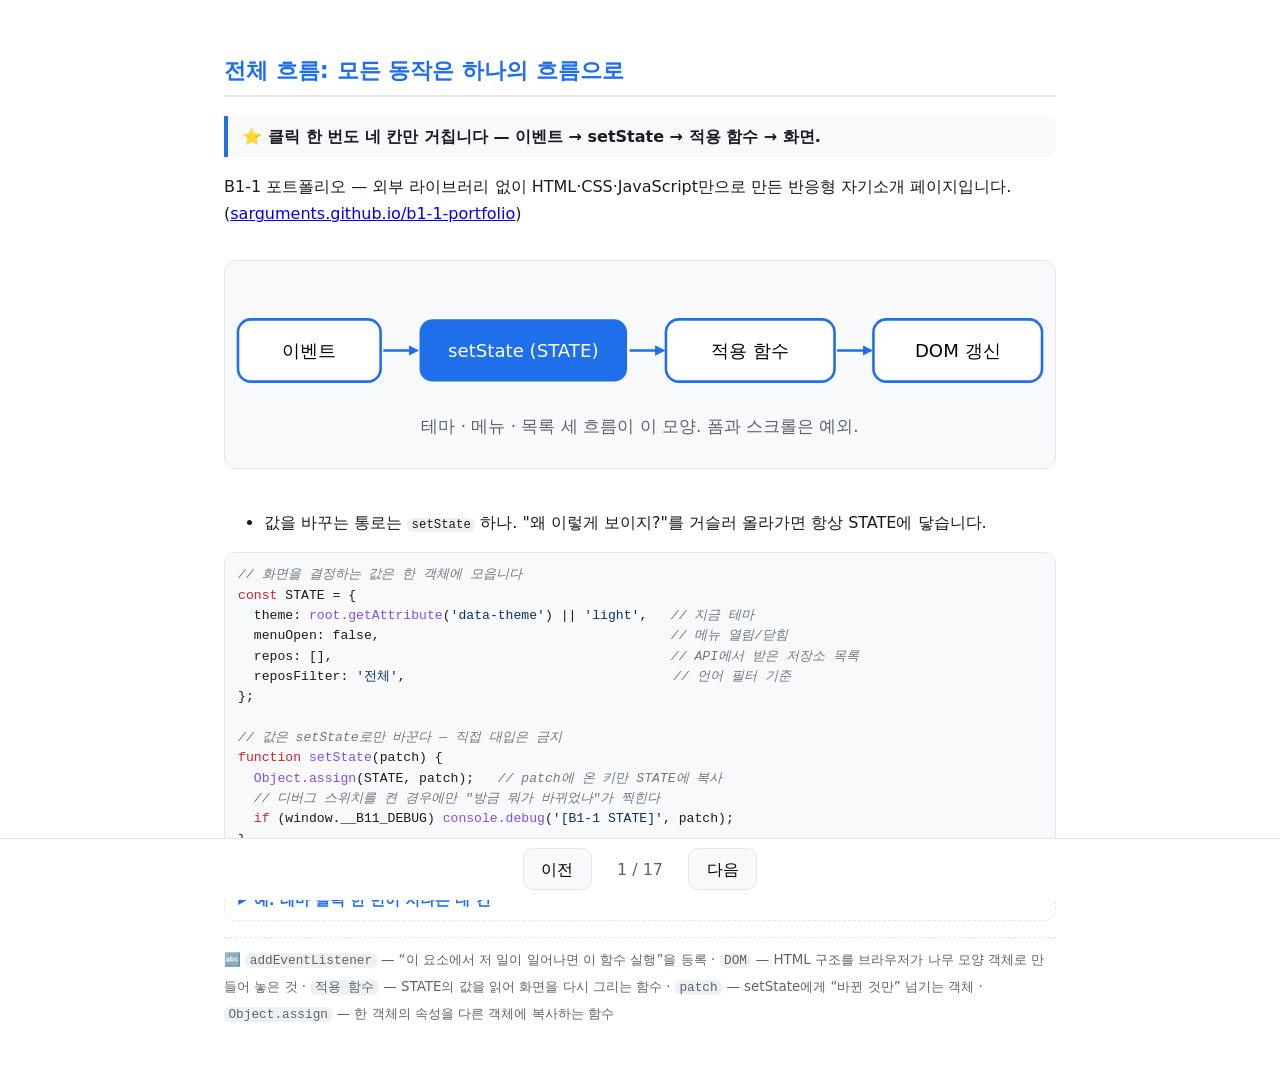
==== commit 0a4c4072: "Feat: Q4·Q12 슬라이드에 라이브 데모 추가 — 없는 파일 fetch로 404-성공-내 throw 관측, escapeHTML 전후 XSS 실행 비교, claim 문구 정비" ====
--- a/presentation/index.html
+++ b/presentation/index.html
@@ -29,6 +29,16 @@
   .nav button { font: inherit; padding: .4rem 1.1rem; border: 1px solid var(--line); border-radius: 10px; background: var(--card); cursor: pointer; }
   .nav button:hover { border-color: var(--accent); color: var(--accent); }
   #counter { color: var(--muted); min-width: 4em; text-align: center; }
+  .claim { background: var(--card); border-left: 4px solid var(--accent); border-radius: 0 10px 10px 0; padding: .45em .9em; margin: 1em 0; font-weight: 600; }
+  details { margin: 1em 0; padding: .55em .9em; border: 1px dashed var(--line); border-radius: 10px; font-size: .92rem; }
+  details summary { cursor: pointer; font-weight: 600; color: var(--accent); }
+  details[open] summary { margin-bottom: .5em; }
+  .src { font-size: .84rem; color: var(--muted); margin: -.4em 0 1em; }
+  .demo-log { background: var(--card); border: 1px solid var(--line); border-radius: 10px; padding: .6em .9em; font-family: ui-monospace, 'SF Mono', Menlo, monospace; font-size: .85rem; white-space: pre-wrap; margin: .6em 0; }
+  .demo-btn { font: inherit; padding: .35rem 1rem; border: 1px solid var(--accent); border-radius: 10px; background: #fff; color: var(--accent); cursor: pointer; font-weight: 600; }
+  .demo-btn:hover { background: var(--card); }
+  .xss-pane { border: 1px solid var(--line); border-radius: 10px; padding: .6em .9em; margin: .5em 0; }
+  .xss-pane b { display: block; font-size: .85rem; color: var(--muted); margin-bottom: .3em; }
   @media print { .nav { display: none; } .slides > section { display: block !important; page-break-before: always; border-top: 2px solid #ccc; padding: 1em 0; } }
 </style>
 </head>
@@ -43,7 +53,8 @@
 
 
 <section>
-<h2>전체 흐름: 모든 동작은 하나의 모양입니다</h2>
+<h2>전체 흐름: 모든 동작은 하나의 흐름으로</h2>
+<p class="claim">⭐ 클릭 한 번도 네 칸만 거칩니다 — 이벤트 → setState → 적용 함수 → 화면.</p>
 <p>B1-1 포트폴리오 — 외부 라이브러리 없이 HTML·CSS·JavaScript만으로 만든 반응형 자기소개 페이지입니다. (<a href="https://sarguments.github.io/b1-1-portfolio/">sarguments.github.io/b1-1-portfolio</a>)</p>
 <svg class="diagram" viewBox="0 0 640 160" role="img" aria-label="상태 렌더 흐름도">
 <rect x="10" y="45" width="110" height="48" rx="10" fill="#fff" stroke="#1f6feb" stroke-width="2"/><text x="65" y="74" text-anchor="middle" font-size="14">이벤트</text>
@@ -56,8 +67,7 @@
 <text x="320" y="132" text-anchor="middle" font-size="13" fill="#5c6370">테마 · 메뉴 · 목록 세 흐름이 이 모양. 폼과 스크롤은 예외.</text>
 </svg>
 <ul>
-<li>사용자 행동을 <code>addEventListener</code>로 받고, 값을 <code>setState</code>로 바꾸고, 적용 함수가 화면을 다시 그립니다. 이 페이지의 모든 동작이 이 순서입니다.</li>
-<li>값을 바꾸는 통로가 <code>setState</code> 하나라서, "지금 화면이 왜 이렇게 보이는가"를 거슬러 올라가면 항상 STATE에 닿습니다.</li>
+<li>값을 바꾸는 통로는 <code>setState</code> 하나. "왜 이렇게 보이지?"를 거슬러 올라가면 항상 STATE에 닿습니다.</li>
 </ul>
 <pre class="code" data-lang="js"><code>// 화면을 결정하는 값은 한 객체에 모읍니다
 const STATE = {
@@ -73,14 +83,15 @@
   // 디버그 스위치를 켠 경우에만 "방금 뭐가 바뀌었나"가 찍힌다
   if (window.__B11_DEBUG) console.debug('[B1-1 STATE]', patch);
 }</code></pre>
-<p><b>한 번의 클릭을 따라가 보면</b> — 테마 버튼을 누르면 <code>setState({ theme: 'dark' })</code>가 호출됩니다. <code>Object.assign</code>은 patch로 온 키만 복사해서 붙이므로 <b><code>theme</code>만 바뀌고</b> 나머지 셋(<code>menuOpen</code>·<code>repos</code>·<code>reposFilter</code>)은 그대로입니다. 그 다음 <code>applyTheme()</code>이 바뀐 값을 읽어 화면을 다시 그립니다. <code>STATE.theme = 'dark'</code>처럼 직접 대입하지 않고 일부러 함수를 거치는 이유는 세 번째 줄에 있습니다. 통로가 하나니 이 한 곳에서 이 페이지의 모든 값 변경을 지켜볼 수 있습니다.</p>
-<p>이 뒤의 열다섯 장이 각각 "어디서 받고, 어떤 값을 바꿔, 무엇을 다시 그리는지"를 보여줍니다.</p>
+<details><summary>예: 테마 클릭 한 번이 지나는 네 칸</summary>
+<p>테마 버튼을 누르면 <code>setState({ theme: 'dark' })</code>가 호출됩니다. <code>Object.assign</code>은 patch로 온 키만 붙이므로 <b><code>theme</code>만 바뀌고</b> 나머지는 그대로입니다. 그 다음 <code>applyTheme()</code>이 바뀐 값을 읽어 화면을 다시 그립니다. <code>STATE.theme = 'dark'</code>처럼 직접 대입하지 않고 일부러 함수를 거치는 이유는 코드 세 번째 줄입니다. 통로가 하나니, 모든 값 변경을 이 한 곳에서 지켜볼 수 있습니다.</p></details>
 <div class="terms">🔤 <code>addEventListener</code> — “이 요소에서 저 일이 일어나면 이 함수 실행”을 등록 · <code>DOM</code> — HTML 구조를 브라우저가 나무 모양 객체로 만들어 놓은 것 · <code>적용 함수</code> — STATE의 값을 읽어 화면을 다시 그리는 함수 · <code>patch</code> — setState에게 “바뀐 것만” 넘기는 객체 · <code>Object.assign</code> — 한 객체의 속성을 다른 객체에 복사하는 함수</div>
 </section>
 
 
 <section>
 <h2>Q1. 창을 줄이면 모바일 레이아웃으로 바뀌는가</h2>
+<p class="claim">⭐ 모바일 퍼스트 — 좁은 화면이 기본, 넓어질 때 덧붙이기.</p>
 <svg class="diagram" viewBox="0 0 640 200" role="img" aria-label="브레이크포인트 도식">
 <rect x="10" y="20" width="105" height="105" rx="10" fill="#1f6feb"/><text x="62" y="50" text-anchor="middle" fill="#fff" font-size="13" font-weight="bold">360px</text><text x="62" y="72" text-anchor="middle" fill="#fff" font-size="10.5">카드 1열 · 햄버거</text><text x="62" y="90" text-anchor="middle" fill="#dbe7ff" font-size="10.5">(쿼리 아님 · 기본)</text>
 <line x1="117" y1="72" x2="133" y2="72" stroke="#1f6feb" stroke-width="2" marker-end="url(#m-blue)"/>
@@ -92,8 +103,7 @@
 <text x="320" y="160" text-anchor="middle" font-size="12" fill="#5c6370">실측: 375px→1열 · 800px→2열 · 1100px→3열 · 1280px→4열(명시 고정)</text>
 </svg>
 <ul>
-<li>넓어지는 분기(<code>min-width</code> 미디어쿼리)가 세 개입니다. <b>768px</b>에서 내비를 가로로 펼치고 저장소 카드를 여러 열로, <b>1024px</b>에서 본문 폭을 1024로 묶고 기술 목록을 4열로, <b>1200px</b>에서 본문 폭을 1200으로 넓히고 저장소 카드를 4열로 고정합니다.</li>
-<li>360px 분기는 없습니다. 모바일 퍼스트에서는 좁은 화면용 기본 스타일이 곧 360의 답이기 때문입니다. 아래 코드의 '기본' 부분이 좁은 화면에서 실제로 보이는 모습입니다.</li>
+<li>360px 분기는 없습니다. 기본 스타일이 곧 360px 분기 입니다.</li>
 </ul>
 <pre class="code" data-lang="css"><code>/* 기본 = 좁은 화면 (미디어쿼리 불필요) */
 nav         { display: none; }                    /* 햄버거 메뉴 */
@@ -104,7 +114,7 @@
   #repos-list { grid-template-columns: repeat(auto-fit, minmax(260px, 1fr)); }
 }
 @media (min-width: 1024px) {
-  main { max-width: 1024px; margin-inline: auto; }
+  main { max-width: 1024px; margin-left: auto; margin-right: auto; }
   #tech ul { grid-template-columns: repeat(4, 1fr); }
 }
 @media (min-width: 1200px) {
@@ -117,6 +127,7 @@
 
 <section>
 <h2>Q2. 테마 토글이 새로고침 후에도 유지되는가</h2>
+<p class="claim">⭐ 화면이 그려지기 전에 저장된 테마를 먼저 입힌다.</p>
 <svg class="diagram" viewBox="0 0 640 235" role="img" aria-label="FOUC 복원 시점 비교 도식">
 <text x="14" y="55" font-size="12" fill="#b42318">틀리면</text>
 <rect x="85" y="32" width="95" height="40" rx="10" fill="#fff" stroke="#1f6feb" stroke-width="2"/><text x="132" y="57" text-anchor="middle" font-size="12">HTML 해석</text>
@@ -133,10 +144,10 @@
 <text x="320" y="218" text-anchor="middle" font-size="13" fill="#5c6370">복원 시점이 첫 그림보다 앞이면 번쩍임은 0입니다.</text>
 </svg>
 <ul>
-<li>버튼을 누르면 <code>theme</code> 값이 반전하고, <code>applyTheme</code>이 <code>&lt;html&gt;</code>의 <code>data-theme</code> 속성을 바꾸면서 <code>localStorage</code>에 저장합니다. 저장은 <code>try/catch</code>로 감싸서, 저장소가 막혀도 화면 전환 자체는 동작합니다.</li>
-<li>새로고침 후 복원의 주체는 main.js가 아니라 <code>&lt;head&gt;</code>의 인라인 스크립트입니다. 첫 그림이 그려지기 전에 저장된 값을 읽어 속성을 먼저 박기 때문에, 흰 화면이 번쩍이는 FOUC가 없습니다. main.js는 <code>defer</code>라 이보다 늦게 실행됩니다.</li>
-<li>저장된 값이 없으면 OS 설정(<code>prefers-color-scheme</code>)을 따릅니다.</li>
-</ul>
+<li>복원의 주체는 main.js가 아니라 <code>&lt;head&gt;</code> 인라인 스크립트입니다. 첫 그림 전에 저장값을 읽어 속성을 박기 때문에 FOUC가 없습니다.</li>
+<li>저장된 값이 없으면 OS 설정(<code>prefers-color-scheme</code>)을 따르고, 저장 실패는 <code>try/catch</code>로 삼켜 화면 전환만은 살아 있게 둡니다.</li>
+</ul>
+<details><summary>두 손의 코드 — 토글(main.js)과 복원(head)</summary>
 <pre class="code" data-lang="html"><code>&lt;head&gt; 안에서 먼저 실행 — 그리기 전에 테마를 박는다
 &lt;script&gt;
   (function () {
@@ -149,8 +160,7 @@
     } catch (e) {}
   })();
 &lt;/script&gt;</code></pre>
-<pre class="code" data-lang="js"><code>버튼을 누르면 — main.js
-themeButton.addEventListener('click', () =&gt; {
+<pre class="code" data-lang="js"><code>themeButton.addEventListener('click', () =&gt; {   // 버튼을 누르면 — main.js
   setState({ theme: STATE.theme === 'dark' ? 'light' : 'dark' });
   applyTheme();
 });
@@ -162,12 +172,14 @@
   } catch { /* 막혀도 메모리 상태만 유지, 화면은 동작 */ }
   themeButton.textContent = STATE.theme === 'dark' ? '라이트 모드' : '다크 모드';
 }</code></pre>
-<div class="terms">🔤 <code>localStorage</code> — 새로고침에도 남는 브라우저 안쪽 저장 공간 · <code>FOUC</code> — 스타일 붙기 전 흰 화면이 찰나 번쩍이는 현상 · <code>defer</code> — 스크립트를 미리 받되 HTML 해석이 끝난 뒤 실행 보장 · <code>prefers-color-scheme</code> — OS가 다크 모드인지 물어보는 시스템 설정</div>
+<p class="src">전체: index.html:13–21 · js/main.js:25–40</p></details>
+<div class="terms">🔤 <code>localStorage</code> — 새로고침에도 남는 브라우저 안쪽 저장 공간 · <code>FOUC</code> — 스타일 붙기 전 흰 화면이 찰나 번쩍이는 현상 · <code>defer</code> — 스크립트를 미리 받되 HTML 해석이 끝난 뒤 실행 보장 · <code>prefers-color-scheme</code> — OS가 다크 모드인지 물어보는 시스템 설정 · <code>(function(){…})()</code> — 익명 즉시 실행 함수. head 안의 임시 변수가 전역으로 새지 않게 감싸는 껍데기</div>
 </section>
 
 
 <section>
 <h2>Q3. 메뉴·등장 애니메이션·맨 위로 버튼</h2>
+<p class="claim">⭐ 무거운 계산은 브라우저에 — 감시는 <code>IntersectionObserver</code>, 표시는 <code>scroll</code></p>
 <svg class="diagram" viewBox="0 0 640 150" role="img" aria-label="스크롤 임계값 도식">
 <line x1="30" y1="85" x2="610" y2="85" stroke="#1f6feb" stroke-width="2" marker-end="url(#m-blue)"/>
 <text x="30" y="115" text-anchor="start" font-size="12" fill="#5c6370">0 (맨 위)</text>
@@ -176,12 +188,13 @@
 <text x="560" y="115" text-anchor="middle" font-size="12" fill="#5c6370">스크롤 양 (눈금 개념도)</text>
 </svg>
 <ul>
-<li><b>메뉴</b>: 햄버거 버튼은 <code>setState({menuOpen})</code> → <code>applyMenu</code>. 메뉴 표시와 <code>aria-expanded</code>를 같은 함수에서 함께 바꿔서, 눈으로 보이는 열림과 스크린리더가 알려주는 열림이 어긋나지 않습니다.</li>
-<li><b>등장</b>: 스크롤 이벤트로 매번 계산하면 레이아웃을 다시 짜는 작업(Reflow)이 반복돼 버벅입니다. 그래서 브라우저에 감시를 맡깁니다. <code>IntersectionObserver</code>가 구역의 20%(<code>threshold: 0.2</code>)가 보일 때 클래스를 붙이고, <code>unobserve</code>로 그 구역 감시를 끕니다. 등장은 한 번뿐입니다.</li>
-<li><b>맨 위로</b>: 스크롤 이벤트 하나에서 300px를 넘으면 버튼을, 60px를 넘으면 내비 배경을 표시로 바꿉니다. 클릭하면 <code>scrollTo({behavior:'smooth'})</code>로 미끄러지듯 올라갑니다.</li>
+<li><b>메뉴</b>: <code>setState({menuOpen})</code> → <code>applyMenu</code>. 보이는 열림과 스크린리더가 읽는 열림(<code>aria-expanded</code>)을 같은 함수에서 함께 바꿉니다.</li>
+<li><b>등장</b>: 스크롤마다 계산하면 Reflow가 반복돼 버벅입니다. <code>IntersectionObserver</code>에 감시를 맡기고, 20% 지점에서 클래스를 붙인 뒤 <code>unobserve</code>로 감시를 끕니다 — 등장은 한 번뿐.</li>
+<li><b>맨 위로</b>: 스크롤 이벤트 하나에서 300px는 버튼, 60px는 내비 배경을 담당합니다. 클릭하면 <code>scrollTo({behavior:'smooth'})</code>로 올라갑니다.</li>
 </ul>
 <pre class="code" data-lang="js"><code>function applyMenu() {
   nav.classList.toggle('active', STATE.menuOpen);   // 보이는 메뉴
+  menuButton.textContent = STATE.menuOpen ? '닫기' : '메뉴';   // 버튼 라벨
   // 스크린리더에도 같은 상태를 함께 넘긴다
   menuButton.setAttribute('aria-expanded', String(STATE.menuOpen));
 }
@@ -199,12 +212,13 @@
   topButton.classList.toggle('show', window.scrollY &gt; 300);
   nav.classList.toggle('scrolled', window.scrollY &gt; 60);
 });</code></pre>
-<div class="terms">🔤 <code>IntersectionObserver</code> — “요소가 화면에 들어왔나”를 브라우저가 대신 감시하는 API · <code>threshold 0.2</code> — 20% 보일 때 발동 · unobserve로 본 구역은 감시 종료 · <code>aria-expanded</code> — 버튼이 여는 것이 지금 열렸는지 스크린리더에 알림 · <code>Reflow</code> — 레이아웃을 다시 짜는 계산 — 스크롤마다 하면 버벅임</div>
+<div class="terms">🔤 <code>IntersectionObserver · threshold</code> — 감시를 브라우저에 맡기는 API, 20% 보이면 발동하고 <code>unobserve</code>로 종료 · <code>aria-expanded</code> — 열림 상태를 스크린리더에 알림 · <code>Reflow</code> — 레이아웃 재계산, 스크롤마다 하면 버벅임 · <code>classList.toggle(이름, 조건)</code> — 참이면 붙이고 거짓이면 뗌 · <code>:has()</code> — 자식을 보고 조상을 고름(scrolled를 품은 header에 그림자) · <code>prefers-reduced-motion</code> — OS의 움직임 줄이기가 켜지면 애니메이션·부드러운 스크롤 정지</div>
 </section>
 
 
 <section>
 <h2>Q4. 저장소 목록과 로딩·에러·빈 상태</h2>
+<p class="claim">⭐ 서버가 404로 답해도 fetch는 성공</p>
 <svg class="diagram" viewBox="0 0 640 260" role="img" aria-label="fetch 상태 분기도">
 <rect x="230" y="8" width="180" height="44" rx="10" fill="#1f6feb"/><text x="320" y="36" text-anchor="middle" fill="#fff" font-size="15">fetch 요청</text>
 <line x1="320" y1="52" x2="320" y2="72" stroke="#1f6feb" stroke-width="2" marker-end="url(#m-blue)"/>
@@ -216,45 +230,47 @@
 <rect x="140" y="205" width="360" height="40" rx="10" fill="#f0f6ff" stroke="#1f6feb" stroke-width="2"/><text x="320" y="231" text-anchor="middle" font-size="13">로딩 · 성공 · 빈 결과 · 오류 → '다시 시도'</text>
 </svg>
 <ul>
-<li><code>fetch</code>의 함정부터: 서버가 404나 403으로 답해도 <code>fetch</code> 자체는 성공으로 끝납니다. 거절되는 건 망이 끊길 때뿐입니다. 그래서 <code>res.ok</code>를 직접 검사해서 실패를 내가 만듭니다.</li>
-<li>화면 상태는 넷입니다. 로딩 문구 → 성공(문구를 비우고 카드 렌더) · 목록이 비면 빈 결과 문구 · 오류(403 한도 / 404 사용자 없음 / 그 외 HTTP / 망 단절·타임아웃).</li>
-<li>타임아웃은 8초(<code>AbortController</code>), 재시도는 버튼으로만 수동, 캐싱은 없습니다.</li>
-</ul>
+<li><code>fetch</code>는 서버가 404·403으로 답해도 성공으로 끝납니다. 거절은 망이 끊길 때뿐 — 그래서 <code>res.ok</code>를 직접 검사해 실패를 내가 만듭니다.</li>
+<li>타임아웃 8초(<code>AbortController.abort()</code>), 재시도는 버튼으로만 수동, 캐싱은 없습니다.</li>
+</ul>
+<details><summary>왜 실패를 '내가' 만드는가 — fetch 함정과 4가지 상태</summary>
+<p>네 갈래가 서로 다른 말을 합니다. <b>403</b> 한도 초과 / <b>404</b> 사용자 없음 / <b>그 외 HTTP</b> 상태 코드(직접 throw) / <b>망 단절·타임아웃</b>(catch에 자연 발생). "catch 하나로 다 처리"가 아니라 화면에 보여줄 문구가 갈리기 때문입니다.</p>
+<p>타임아웃의 작동 원리: <code>new AbortController()</code>가 취소 조종기이고, <code>controller.signal</code>(취소 센서)을 <code>fetch</code>에 붙여둡니다. 8초 뒤 <code>controller.abort()</code>가 호출되면 진행 중인 요청이 취소되면서 <code>fetch</code>가 실패로 바뀌어 <code>catch</code>로 떨어집니다. <code>fetch</code>에는 취소 버튼이 따로 없기 때문에, "늦은 응답을 버리는" 유일한 방법이 이 신호 연결입니다.</p></details>
 <pre class="code" data-lang="js"><code>async function loadRepos() {
-  // ① 로딩
-  reposStatus.textContent = '저장소 목록을 불러오는 중입니다.';
   const controller = new AbortController();
-  // 8초 후 요청 취소
-  const timeoutId = setTimeout(() =&gt; controller.abort(), 8000);
+  let timedOut = false;
+  // ① 8초 후: 취소 표시를 남기고 요청 취소
+  const timeoutId = setTimeout(() =&gt; { timedOut = true; controller.abort(); }, 8000);
   try {
     const res = await fetch(reposURL, { signal: controller.signal });
     // ② 실패를 내가 만든다 — fetch는 404·403도 성공이라 ok를 직접 검사
     if (!res.ok) {
-      if (res.status === 403)
-        throw new Error('API 호출 한도를 초과했습니다. 잠시 후 다시 시도해주세요.');
+      if (res.status === 403) throw new Error('API 호출 한도를 초과했습니다. 잠시 후 다시 시도해주세요.');
       if (res.status === 404) throw new Error('사용자를 찾을 수 없습니다.');
       throw new Error(`로드 실패 (HTTP ${res.status})`);
     }
-    // ③ 성공 → 카드 렌더
-    renderRepos(await res.json());
-    renderFilters(STATE.repos);
+    renderRepos(await res.json());              // ③ 성공 → 카드 렌더
   } catch (err) {
-    // ④ 오류 문구 + 수동 재시도 버튼 표시
-    reposStatus.textContent = timedOut
-      ? '요청 시간이 초과됐습니다. 다시 시도해주세요.'
-      : err.message;
-    reposRetry.hidden = false;
+    reposStatus.textContent = timedOut          // ④ 오류 문구(타임아웃 여부로 분기)
+      ? '요청 시간이 초과됐습니다. 다시 시도해주세요.' : err.message;
+    reposRetry.hidden = false;                  //     + 수동 재시도 버튼
   } finally {
-    // ⑤ 성공·실패 모두 타이머 정리
-    window.clearTimeout(timeoutId);
+    window.clearTimeout(timeoutId);             // ⑤ 성공·실패 모두 타이머 정리
   }
 }</code></pre>
-<div class="terms">🔤 <code>fetch · 프로미스</code> — 서버에 데이터를 주문하는 함수 · “나중에 답장” 표 · <code>response.ok</code> — 서버가 200번대로 성공 답했는지 표시 · <code>AbortController</code> — 이미 보낸 요청을 취소하는 손잡이</div>
+<p class="src">전체: js/main.js:243 — 로딩 문구·빈 결과 분기는 생략</p>
+<details><summary>라이브 데모 — 없는 파일로 404를 직접 관측</summary>
+<p>버튼이 없는 파일 <code>no-such-file-b11.json</code>을 실제로 요청합니다. 로그의 ①이 "fetch는 성공으로 끝난다", ②가 "실패는 내가 만든다"의 증거입니다.</p>
+<p><button type="button" class="demo-btn" id="fetch-demo-btn">▶ 없는 파일 요청</button></p>
+<pre class="demo-log" id="fetch-demo-log">대기 — 버튼을 누르면 실제 요청이 시작됩니다.</pre>
+</details>
+<div class="terms">🔤 <code>fetch · 프로미스</code> — 서버에 데이터를 주문하는 함수 · “나중에 답장” 표 · <code>response.ok</code> — 서버가 200번대로 성공 답했는지 표시 · <code>AbortController · signal · abort()</code> — 이미 보낸 요청을 취소하는 손잡이 · 손잡이에 붙이는 취소 센서 · 취소 실행 버튼 · <code>AbortError</code> — 취소로 인해 fetch가 실패로 바뀔 때 나는 오류 이름 · <code>timedOut</code> — catch에 모인 실패가 타임아웃인지 망 단절인지 구분하는 표시</div>
 </section>
 
 
 <section>
 <h2>Q5. 폼 오류에 즉각 피드백이 뜨는가</h2>
+<p class="claim">⭐ 폼에 대한 커스텀 에러 처리</p>
 <svg class="diagram" viewBox="0 0 640 330" role="img" aria-label="폼 검증 흐름도">
 <rect x="240" y="8" width="160" height="34" rx="10" fill="#1f6feb"/><text x="320" y="30" text-anchor="middle" fill="#fff" font-size="13">submit</text>
 <line x1="320" y1="42" x2="320" y2="58" stroke="#1f6feb" stroke-width="2" marker-end="url(#m-blue)"/>
@@ -273,8 +289,8 @@
 </svg>
 <ul>
 <li>브라우저 기본 검증은 폼에 <code>novalidate</code>를 붙여 껐습니다. 네이티브 풍선이 먼저 뜨면 커스텀 문구가 가려지기 때문입니다.</li>
-<li>오류는 입력칸에 <code>aria-describedby</code>로 연결된 <code>role=alert</code> 자리에 뜹니다. 눈으로 보이는 문구와 스크린리더가 읽는 문구가 같은 자리 하나입니다.</li>
-<li>처음 제출이 실패한 뒤부터는, 타이핑하는 동안 그 필드만 즉시 재검사해서 오류 문구를 갱신합니다.</li>
+<li>오류는 입력칸에 <code>aria-describedby</code>로 연결된 <code>role=alert</code> 자리에 뜹니다 — 보이는 문구와 읽히는 문구가 같은 자리 하나입니다.</li>
+<li>제출 시점에 <code>submitAttempted</code>를 true로 세우고 성공하면 false로 돌립니다. 이 표시가 입력 중 반응을 둘로 가릅니다.</li>
 </ul>
 <pre class="code" data-lang="html"><code>&lt;form novalidate&gt;
   &lt;label for="contact-name"&gt;이름&lt;/label&gt;
@@ -283,43 +299,50 @@
   &lt;p id="name-error" role="alert"&gt;&lt;/p&gt;
   ...
 &lt;/form&gt;</code></pre>
-<pre class="code" data-lang="js"><code>form.addEventListener('submit', (event) =&gt; {
-  // 안 막으면 검사 결과가 새로고침에 날아간다
-  event.preventDefault();
+<pre class="code" data-lang="js"><code>let submitAttempted = false;   // 입력 중 반응의 스위치
+form.addEventListener('submit', (event) =&gt; {
+  event.preventDefault();      // 안 막으면 검사 결과가 새로고침에 날아간다
+  submitAttempted = true;
   const valid = [checkName(), checkEmail(), checkMessage()].every((ok) =&gt; ok);
-  if (valid) {
+  if (valid) {                 // 성공: 스위치 원위치 + 문구 + 초기화
+    submitAttempted = false;
     document.querySelector('#form-result').textContent = '메시지를 받았습니다.';
     form.reset();
   }
 });
-
 userName.addEventListener('input', () =&gt; {
-  // 한 번이라도 실패한 뒤엔 그 필드만 즉시 재검사,
-  // 그 전에는 입력마다 오류 문구를 지운다
-  if (submitAttempted) checkName();
-  else clearFieldError(userName, nameError);
+  if (submitAttempted) checkName();            // 실패 후: 그 필드 즉시 재검사
+  else clearFieldError(userName, nameError);   // 이전: 문구만 지움
 });</code></pre>
-<div class="terms">🔤 <code>novalidate</code> — 브라우저가 원래 하던 검증을 꺼 달라는 선언 · <code>preventDefault()</code> — 브라우저 기본 행동(제출 시 새로고침) 취소 · <code>aria-describedby</code> — 입력칸을 설명 문구와 연결 · <code>role=alert</code> — 문구가 뜨면 스크린리더가 즉시 읽는 자리</div>
+<p class="src">전체: js/main.js:141–177 (email·message 입력도 동일)</p>
+<div class="terms">🔤 <code>novalidate</code> — 브라우저가 원래 하던 검증을 꺼 달라는 선언 · <code>preventDefault()</code> — 브라우저 기본 행동(제출 시 새로고침) 취소 · <code>aria-describedby</code> — 입력칸을 설명 문구와 연결 · <code>role=alert</code> — 문구가 뜨면 스크린리더가 즉시 읽는 자리 · <code>submitAttempted</code> — '한 번이라도 제출을 시도했는가' 표시. false면 입력 중 오류 지우기만, true면 그 필드 재검사 · <code>.every()</code> — 배열의 모든 항목이 참일 때만 참을 돌려주는 함수</div>
 </section>
 
 
 <section>
 <h2>Q6. 왜 세 개의 파일인가</h2>
-<ul>
-<li><code>index.html</code>은 구조, <code>css/style.css</code>는 표현, <code>js/main.js</code>는 동작. 역할을 나눠서 한 파일을 고쳐도 나머지가 무너지지 않습니다.</li>
-<li>연결은 HTML의 두 줄뿐입니다. <code>defer</code>는 HTML 해석을 막지 않으면서 해석이 끝난 뒤 순서대로 실행하라는 뜻입니다. <code>async</code>는 다운로드가 끝나면 중간에라도 실행되므로 DOM이 아직 없을 수 있습니다. 원문 요구사항이 defer를 지정한 이유입니다.</li>
-<li>같이 지킨 규칙: <code>var</code> 금지(함수 스코프·호이스팅·중복 선언 문제 때문에 상수 <code>const</code>, 재할당만 <code>let</code>), 인라인 <code>onclick</code> 금지, 인라인 스타일 금지. JS는 최상위에서 <code>'use strict'</code>와 <code>DOMContentLoaded</code>로 준비를 보장합니다.</li>
-</ul>
-<pre class="code" data-lang="html"><code>&lt;head&gt; 안에서 — 연결의 전부
+<p class="claim">⭐ 변경 최소화.</p>
+<ul>
+<li>목적은 깔끔함이 아니라 <b>독립된 변경</b>입니다.</li>
+<li>분리를 유지하는 규칙: 인라인 <code>onclick</code>·스타일 금지, <code>var</code> 금지(<code>const</code>·<code>let</code> 사용), <code>'use strict'</code> + <code>DOMContentLoaded</code>.</li>
+</ul>
+<details><summary>규칙마다 이유가 있다 — 의지력·defer·var</summary>
+<p>한 파일에 다 넣으면 "하나라만 건드린다"는 약속이 의지력이 되는데, 의지력은 반드시 무너집니다. 파일로 나누면 구조가 막아줍니다.</p>
+<p>script 줄의 <code>defer</code>는 두 줄의 순서 약속입니다: HTML 해석을 막지 않고 해석이 끝난 뒤 실행. <code>async</code>는 중간에라도 달려들므로 DOM이 아직 없을 수 있습니다. 원문 요구사항이 defer를 지정한 이유도 여기입니다.</p>
+<p><code>var</code> 금지는 함수 스코프·호이스팅·중복 선언 문제를 상수 <code>const</code>와 재할당만 허용하는 <code>let</code>으로 원천 차단하기 위함이고, 인라인 금지 규칙은 구조 파일에 표현·동작을 되집어넣지 않게 하려는 것입니다.</p></details>
+<pre class="code" data-lang="html"><code>&lt;!-- 표현(CSS)은 구조(HTML)와 섞지 않고 외부 파일로 연결한다 --&gt;
 &lt;link rel="stylesheet" href="css/style.css" /&gt;
+  …
+&lt;!-- 동작(JS)도 분리한다. defer는 HTML 해석을 막지 않고,
+     해석이 끝난 뒤 순서대로 실행하라는 뜻이다 --&gt;
 &lt;script src="js/main.js" defer&gt;&lt;/script&gt;</code></pre>
-<div class="terms">🔤 <code>defer · async</code> — 해석 끝난 뒤 실행 · 다운로드 끝나면 중간에도 실행(DOM 준비 안 됨) · <code>DOMContentLoaded</code> — HTML 해석이 끝나 준비됐다는 이벤트 · <code>const · let</code> — 재할당 불가 상수 · 재할당 가능 선언(var의 스코프·호이스팅 문제 회피)</div>
+<div class="terms">🔤 <code>독립된 변경</code> — 하나를 고칠 때 나머지를 열 필요가 없는 상태 · <code>결합 지점</code> — 파일들이 서로를 아는 유일한 자리, 여기선 link·script 두 줄 · <code>defer · async</code> — 해석 끝난 뒤 실행 · 다운로드 끝나면 중간에도 실행(DOM 준비 안 됨) · <code>DOMContentLoaded</code> — HTML 해석이 끝나 준비됐다는 이벤트 · <code>const · let</code> — 재할당 불가 상수 · 재할당 가능 선언(var의 스코프·호이스팅 문제 회피) · <code>'use strict'</code> — 파일 최상위 선언. 조용히 넘어가는 실수(미선언 변수 대입 등)를 즉각 오류로 바꿔 잡아준다</div>
 </section>
 
 
 <section>
 <h2>Q7. 시맨틱 태그와 그 기준 — 뼈대</h2>
-<p>선택 기준은 하나입니다. div만 쓰면 보조기기가 각 부분의 역할을 알 수 없습니다. 태그 자체가 역할을 알려줘야 해서, 문서의 뼈대는 다음 다섯 덩어리로 잡았습니다.</p>
+<p class="claim">⭐ 선택 기준은 하나 — div만 쓰면 보조기기가 각 부분의 역할을 모릅니다. 태그 이름이 곧 설명이어야 합니다.</p>
 <table>
 <tr><th>요소</th><th>여기가 뭐하는 자리인가</th></tr>
 <tr><td><code>a.skip-link</code></td><td>평소엔 화면 밖(<code>top:-100px</code>)에 있다가 Tab 포커스가 오면 나타나는 본문 점프 링크. 내비를 키보드로 다 넘기지 않습니다</td></tr>
@@ -345,7 +368,7 @@
 
 <section>
 <h2>Q7. 시맨틱 태그와 그 기준 — main 안</h2>
-<p>뼈대 안쪽입니다. main은 다시 다섯 개 구역(<code>section</code>)이고, 각 구역의 id가 내비 앵커 링크의 지점이 됩니다. 이름(id) 있는 구역만 앵커가 됩니다.</p>
+<p class="claim">⭐ main 안의 다섯 구역(<code>section</code>)이 앵커의 지점 — 이름(id) 있는 구역만 링크가 됩니다.</p>
 <table>
 <tr><th>요소</th><th>여기가 뭐하는 자리인가</th></tr>
 <tr><td><code>section#hero</code></td><td>첫 화면 자기소개. 문서에 유일한 <code>h1</code>을 가집니다</td></tr>
@@ -374,6 +397,22 @@
 
 <section>
 <h2>Q8. CSS 변수를 왜 모았나</h2>
+<p class="claim">⭐ 값이 아니라 이름을 참조합니다 — 다크는 새 스타일이 아니라 세트 교체 한 번입니다.</p>
+<svg class="diagram" viewBox="0 0 640 220" role="img" aria-label="CSS 변수 정의와 참조 도식">
+<rect x="18" y="24" width="180" height="52" rx="10" fill="#1f6feb"/><text x="108" y="44" text-anchor="middle" fill="#fff" font-size="12" font-weight="bold">:root — 정의 한 곳</text><text x="108" y="62" text-anchor="middle" fill="#dbe7ff" font-size="10.5">--bg · --text · --accent (라이트 기본)</text>
+<rect x="18" y="140" width="180" height="52" rx="10" fill="#fff" stroke="#e67700" stroke-width="2"/><text x="108" y="160" text-anchor="middle" font-size="12" font-weight="bold">[data-theme="dark"]</text><text x="108" y="178" text-anchor="middle" font-size="10.5" fill="#5c6370">같은 이름, 다른 값</text>
+<rect x="266" y="80" width="118" height="40" rx="10" fill="#fff" stroke="#1f6feb" stroke-width="2"/><text x="325" y="97" text-anchor="middle" font-size="12">var(--이름)</text><text x="325" y="112" text-anchor="middle" font-size="10.5" fill="#5c6370">값이 아니라 이름으로</text>
+<line x1="198" y1="58" x2="264" y2="90" stroke="#1f6feb" stroke-width="2" marker-end="url(#m-blue)"/>
+<line x1="198" y1="158" x2="264" y2="112" stroke="#e67700" stroke-width="2" stroke-dasharray="4 3" marker-end="url(#m-orange)"/>
+<text x="196" y="128" text-anchor="middle" font-size="10.5" fill="#e67700">다크일 때만</text>
+<rect x="470" y="26" width="152" height="40" rx="10" fill="#fff" stroke="#999" stroke-width="2"/><text x="546" y="50" text-anchor="middle" font-size="11">body · 버튼 · 카드</text>
+<rect x="470" y="84" width="152" height="40" rx="10" fill="#fff" stroke="#999" stroke-width="2"/><text x="546" y="108" text-anchor="middle" font-size="11">링크 · 포커스 · 상태</text>
+<rect x="470" y="142" width="152" height="40" rx="10" fill="#fff" stroke="#999" stroke-width="2"/><text x="546" y="166" text-anchor="middle" font-size="11">간격 규칙 --space</text>
+<line x1="384" y1="88" x2="468" y2="50" stroke="#1f6feb" stroke-width="2" marker-end="url(#m-blue)"/>
+<line x1="384" y1="100" x2="468" y2="104" stroke="#1f6feb" stroke-width="2" marker-end="url(#m-blue)"/>
+<line x1="384" y1="112" x2="468" y2="158" stroke="#1f6feb" stroke-width="2" marker-end="url(#m-blue)"/>
+<text x="320" y="208" text-anchor="middle" font-size="13" fill="#5c6370">참조자는 값 모르고 이름만 압니다. 세트를 갈아끼우면 화면 전체가 따라 바뀝니다.</text>
+</svg>
 <ul>
 <li>색·간격·모서리 값을 <code>:root</code>에 한 번씩 정의하고 <code>var(--이름)</code>으로 재사용합니다. 값을 고칠 일이 생기면 정의 한 곳만 건드립니다.</li>
 <li>다크모드는 새 스타일이 아니라 같은 이름의 다른 값입니다. <code>[data-theme="dark"]</code> 블록이 변수만 덮어쓰면, 변수를 참조하는 아래쪽 스타일 전부가 자동으로 따라 바뀝니다.</li>
@@ -397,10 +436,29 @@
 
 <section>
 <h2>Q9. onclick 대신 addEventListener</h2>
-<ul>
-<li>구조와 동작을 분리합니다. HTML에 행동을 박아두면 세 파일로 나눈 의미가 무너집니다.</li>
-<li><code>onclick</code>은 속성 하나라서 두 번째 대입이 첫 번째를 덮어씁니다. <code>addEventListener</code>는 같은 요소에 여러 리스너를 붙일 수 있습니다. 이 코드에 리스너는 열 곳이고, HTML에는 <code>onclick</code>이 한 건도 없습니다.</li>
-<li>필터 버튼은 이벤트 위임입니다. 버튼마다 리스너를 붙이면 목록을 다시 그릴 때마다 리스너도 다시 붙여야 합니다. 부모 리스너 하나면 다시 그려도 붙일 게 없습니다.</li>
+<p class="claim">⭐ 리스너는 버튼 수가 아니라 자리 수 — 부모 하나면 다시 그려도 붙일 게 없습니다.</p>
+<svg class="diagram" viewBox="0 0 640 250" role="img" aria-label="이벤트 위임 버블링 도식">
+<rect x="16" y="40" width="340" height="140" rx="12" fill="#fff" stroke="#1f6feb" stroke-width="2"/>
+<text x="186" y="62" text-anchor="middle" font-size="12" font-weight="bold">#repos-filters · 리스너 1개</text>
+<rect x="38" y="88" width="88" height="44" rx="8" fill="#fff" stroke="#999" stroke-width="2"/><text x="82" y="114" text-anchor="middle" font-size="11">전체</text>
+<rect x="142" y="88" width="88" height="44" rx="8" fill="#f0f6ff" stroke="#e67700" stroke-width="2"/><text x="186" y="114" text-anchor="middle" font-size="11">JavaScript</text>
+<rect x="246" y="88" width="88" height="44" rx="8" fill="#fff" stroke="#999" stroke-width="2"/><text x="290" y="114" text-anchor="middle" font-size="11">CSS</text>
+<text x="173" y="79" text-anchor="end" font-size="10.5" fill="#e67700">클릭</text>
+<line x1="186" y1="86" x2="186" y2="68" stroke="#e67700" stroke-width="2" marker-end="url(#m-orange)"/>
+<line x1="356" y1="88" x2="398" y2="44" stroke="#1f6feb" stroke-width="2" marker-end="url(#m-blue)"/>
+<rect x="400" y="18" width="220" height="36" rx="10" fill="#fff" stroke="#1f6feb" stroke-width="2"/><text x="510" y="41" text-anchor="middle" font-size="11.5">① closest() — 눌린 버튼만 골라냄</text>
+<line x1="510" y1="54" x2="510" y2="84" stroke="#1f6feb" stroke-width="2" marker-end="url(#m-blue)"/>
+<rect x="400" y="88" width="220" height="36" rx="10" fill="#fff" stroke="#1f6feb" stroke-width="2"/><text x="510" y="111" text-anchor="middle" font-size="11.5">② setState({ reposFilter })</text>
+<line x1="510" y1="124" x2="510" y2="154" stroke="#1f6feb" stroke-width="2" marker-end="url(#m-blue)"/>
+<rect x="400" y="158" width="220" height="44" rx="10" fill="#fff" stroke="#1f6feb" stroke-width="2"/><text x="510" y="176" text-anchor="middle" font-size="11.5">③ renderRepos — 버튼 다시 그림</text><text x="510" y="193" text-anchor="middle" font-size="10.5" fill="#5c6370">자식은 값(data-filter)만 싣고 태어남</text>
+<line x1="400" y1="190" x2="360" y2="160" stroke="#e67700" stroke-width="2" stroke-dasharray="4 3" marker-end="url(#m-orange)"/>
+<text x="186" y="200" text-anchor="middle" font-size="10.5" fill="#e67700">다시 그려도 — 리스너는 부모에 그대로</text>
+<text x="320" y="234" text-anchor="middle" font-size="13" fill="#5c6370">자식 클릭은 부모에서 한 번에 받고, 구분은 closest가 합니다.</text>
+</svg>
+<ul>
+<li>구조와 동작의 분리 — HTML에 행동을 박아두면 세 파일로 나눈 의미가 무너집니다.</li>
+<li><code>onclick</code>은 속성 하나라 두 번째 대입이 첫 번째를 덮어씁니다. <code>addEventListener</code>는 여러 개를 붙일 수 있습니다. 이 페이지의 리스너는 열 곳, <code>onclick</code>은 0건입니다.</li>
+<li>필터 버튼은 <b>이벤트 위임</b>: 버튼은 <code>data-filter</code> 값만 싣고, 클릭은 부모 리스너가 받아 <code>closest</code>로 구분합니다.</li>
 </ul>
 <pre class="code" data-lang="js"><code>// 버튼은 식별 값만 싣습니다 — 리스너를 달지 않아요
 function renderFilters(repos) {
@@ -421,12 +479,19 @@
     setState({ reposFilter: btn.dataset.filter });
     renderRepos(STATE.repos);
   });</code></pre>
-<div class="terms">🔤 <code>이벤트 위임</code> — 자식 여러 개의 이벤트를 부모 리스너 하나로 받음 · <code>closest()</code> — 눌린 지점에서 조건에 맞는 조상을 거슬러 검색 · <code>onclick</code> — HTML에 직접 박는 행동 — 재대입 시 덮어써짐</div>
+<details><summary>data-filter와 dataset.filter — 같은 값의 두 이름</summary>
+<p><code>data-*</code>는 HTML5가 요소에 임의 정보를 심어두라고 표준으로 마련한 어트리뷰트입니다. JS는 이걸 <code>dataset</code>이라는 전용 지도로 보여줍니다.</p>
+<pre class="code" data-lang="js"><code>&lt;button data-filter="JavaScript"&gt;   &lt;!-- HTML에 심은 값 --&gt;
+btn.dataset.filter                    // 'JavaScript' — 읽기
+btn.dataset.filter = 'CSS'            // 쓰면 어트리뷰트가 즉시 따라 바뀜</code></pre>
+<p>이름이 다른 이유 셋: ① <code>data-</code>는 표준 속성(href·class)과의 충돌을 막는 표시, ② <code>dataset</code>은 data-*만 모은 상자의 이름이라 접두사가 중복이라 빠짐, ③ 하이픈은 점 표기에서 빼기 연산자로 오해되니 camelCase로 다듬음 — <code>data-user-id</code> → <code>dataset.userId</code>.</p></details>
+<div class="terms">🔤 <code>이벤트 위임</code> — 자식 여러 개의 이벤트를 부모 리스너 하나로 받음 · <code>closest()</code> — 눌린 지점에서 조건에 맞는 조상을 거슬러 검색 · <code>onclick</code> — HTML에 직접 박는 행동 — 재대입 시 덮어써짐 · <code>dataset</code> — data-* 어트리뷰트를 지도처럼 보는 창. <code>dataset.filter</code> ≡ <code>data-filter</code></div>
 </section>
 
 
 <section>
 <h2>Q10. 다크모드 한 흐름을 처음부터 끝까지</h2>
+<p class="claim">⭐ 여덟 칸이지만 통로는 하나 — 바꾸는 곳 한 곳(②), 그리는 줄(③④⑤), 저장 한 곳(⑦).</p>
 <svg class="diagram" viewBox="0 0 640 200" role="img" aria-label="다크모드 8단계 흐름도">
 <rect x="8" y="14" width="140" height="48" rx="10" fill="#fff" stroke="#1f6feb" stroke-width="2"/><text x="78" y="34" text-anchor="middle" font-size="12" font-weight="bold">① 클릭</text><text x="78" y="52" text-anchor="middle" font-size="10.5" fill="#5c6370">theme-toggle</text>
 <line x1="148" y1="38" x2="166" y2="38" stroke="#1f6feb" stroke-width="2" marker-end="url(#m-blue)"/>
@@ -446,53 +511,55 @@
 <text x="320" y="170" text-anchor="middle" font-size="13" fill="#5c6370">바꾸는 곳 한 곳(②), 그리는 곳 한 줄(③④⑤), 저장 한 곳(⑦). 여덟 단계가 한 가닥입니다.</text>
 </svg>
 <ul>
-<li>값을 바꾸는 단계(②)와 화면을 그리는 단계(③④⑤)가 분리돼 있어서, 같은 코드가 첫 방문(OS 설정)·토글(클릭)·복원(head 선주입) 세 상황에서 그대로 재사용됩니다.</li>
-<li>디버그: 콘솔에 <code>window.__B11_DEBUG = true</code>를 입력하면 그 뒤부터 상태 변경이 <code>[B1-1 STATE]</code> 로그로 찍힙니다. 평소에는 조용해서 사용자 화면을 더럽히지 않습니다.</li>
-</ul>
+<li>바꾸는 단계(②)와 그리는 단계(③④⑤)가 분리돼 있어서 첫 방문(OS)·토글(클릭)·복원(head) 세 상황이 같은 코드를 씁니다.</li>
+<li>디버그: 콘솔에 <code>window.__B11_DEBUG = true</code>를 치면 그 뒤부터 <code>[B1-1 STATE]</code> 로그가 찍힙니다. 평소엔 조용합니다.</li>
+</ul>
+<p class="src">이 흐름의 코드 원문은 Q2 — applyTheme과 head 스크립트</p>
 <div class="terms">🔤 <code>__B11_DEBUG</code> — 상태 변경 로그를 켜고 끄는 전역 스위치 · <code>조건부 로그</code> — 평소엔 조용, 개발자가 볼 때만 찍힘</div>
 </section>
 
 
 <section>
 <h2>Q11. async/await·try/catch의 분기 따라가기</h2>
-<ul>
-<li>try 안의 순서: 로딩 상태 세팅 → <code>fetch(url, {signal})</code> → <code>res.ok</code> 검사 → <code>json()</code> → 렌더. 단계마다 실패 지점이 다릅니다.</li>
-<li>실패 네 종류에 문구 네 개를 대응시켰습니다. 403 한도 초과 / 404 사용자 없음 / 그 외 HTTP 상태 코드 / 망 단절·타임아웃. "catch 하나로 다 처리"가 아니라, 화면에 보여줄 말이 다르기 때문에 던지는 자리도 나뉘어 있습니다.</li>
-<li>타임아웃은 8초에 <code>controller.abort()</code>를 걸어 요청을 취소하고, <code>finally</code>에서 타이머를 정리합니다. 성공해도, 실패해도 남는 게 없도록.</li>
-</ul>
+<p class="claim">⭐ 실패 다섯 갈래가 catch 하나에 모입니다 — 그래서 던지는 자리가 다르고, 문구가 다릅니다.</p>
+<svg class="diagram" viewBox="0 0 640 340" role="img" aria-label="실패 다섯 갈래가 catch로 모이는 도식">
+<text x="20" y="16" font-size="11" fill="#5c6370">try 안에서 실패가 만들어지는 다섯 지점</text>
+<rect x="12" y="26" width="112" height="48" rx="10" fill="#fff" stroke="#999" stroke-width="2"/><text x="68" y="46" text-anchor="middle" font-size="11">① 403 한도</text><text x="68" y="63" text-anchor="middle" font-size="10.5" fill="#5c6370">내가 throw</text>
+<rect x="138" y="26" width="112" height="48" rx="10" fill="#fff" stroke="#999" stroke-width="2"/><text x="194" y="46" text-anchor="middle" font-size="11">② 404 없음</text><text x="194" y="63" text-anchor="middle" font-size="10.5" fill="#5c6370">내가 throw</text>
+<rect x="264" y="26" width="112" height="48" rx="10" fill="#fff" stroke="#999" stroke-width="2"/><text x="320" y="46" text-anchor="middle" font-size="11">③ 그 외 HTTP</text><text x="320" y="63" text-anchor="middle" font-size="10.5" fill="#5c6370">내가 throw</text>
+<rect x="390" y="26" width="112" height="48" rx="10" fill="#fff" stroke="#999" stroke-width="2"/><text x="446" y="46" text-anchor="middle" font-size="11">④ 8초 abort</text><text x="446" y="63" text-anchor="middle" font-size="10.5" fill="#5c6370">AbortError</text>
+<rect x="516" y="26" width="112" height="48" rx="10" fill="#fff" stroke="#999" stroke-width="2"/><text x="572" y="46" text-anchor="middle" font-size="11">⑤ 망 단절</text><text x="572" y="63" text-anchor="middle" font-size="10.5" fill="#5c6370">fetch 거절</text>
+<line x1="68" y1="74" x2="210" y2="138" stroke="#1f6feb" stroke-width="2" marker-end="url(#m-blue)"/>
+<line x1="194" y1="74" x2="260" y2="138" stroke="#1f6feb" stroke-width="2" marker-end="url(#m-blue)"/>
+<line x1="320" y1="74" x2="320" y2="138" stroke="#1f6feb" stroke-width="2" marker-end="url(#m-blue)"/>
+<line x1="446" y1="74" x2="380" y2="138" stroke="#1f6feb" stroke-width="2" marker-end="url(#m-blue)"/>
+<line x1="572" y1="74" x2="430" y2="138" stroke="#1f6feb" stroke-width="2" marker-end="url(#m-blue)"/>
+<rect x="170" y="142" width="300" height="52" rx="10" fill="#fff" stroke="#1f6feb" stroke-width="2"/><text x="320" y="163" text-anchor="middle" font-size="13" font-weight="bold">catch (err)</text><text x="320" y="183" text-anchor="middle" font-size="11" fill="#5c6370">다섯 갈래가 모인다 — 문구는 서로 다름</text>
+<line x1="320" y1="194" x2="320" y2="224" stroke="#1f6feb" stroke-width="2" marker-end="url(#m-blue)"/>
+<rect x="200" y="228" width="240" height="48" rx="10" fill="#f0f6ff" stroke="#1f6feb" stroke-width="2"/><text x="320" y="248" text-anchor="middle" font-size="12" font-weight="bold">finally · clearTimeout</text><text x="320" y="266" text-anchor="middle" font-size="10.5" fill="#5c6370">성공해도 이 칸은 지나갑니다</text>
+<line x1="56" y1="252" x2="196" y2="252" stroke="#116329" stroke-width="2" stroke-dasharray="4 3" marker-end="url(#m-green)"/><text x="126" y="243" text-anchor="middle" font-size="10.5" fill="#116329">성공: 렌더 후 합류</text>
+<text x="320" y="318" text-anchor="middle" font-size="13" fill="#5c6370">나오는 자리가 달라야 화면에 보여주는 말도 달라집니다.</text>
+</svg>
+<ul>
+<li>try 안의 순서: 로딩 → <code>fetch(url, {signal})</code> → <code>res.ok</code> → <code>json()</code> → 렌더. 단계마다 실패 지점이 다릅니다.</li>
+<li>실패 넷에 문구 넷: 403 한도 / 404 없음 / 그 외 HTTP / 망 단절·타임아웃. "catch 하나로 다 처리"가 아닙니다.</li>
+<li>완성된 코드는 Q4의 <code>loadRepos</code> 하나입니다 — 이 장은 그 도식만 다시 읽는 장입니다.</li>
+</ul>
+<details><summary>타임아웃 3단계 — 표시를 왜 먼저 적고, 정리는 왜 무조건인가</summary>
+<p><code>setTimeout</code> 콜백에서 ① <code>timedOut = true</code>를 먼저 적고 ② <code>controller.abort()</code>로 fetch를 취소합니다. ③ 취소된 fetch는 <code>AbortError</code>로 <code>catch</code>에 떨어지는데, 망 단절과 타임아웃이 같은 경로로 오므로 ①의 표시로 문구를 나눕니다.</p>
+<p>응답이 먼저 와도 예약된 취소는 남습니다. 그래서 <code>finally</code>에서 <code>clearTimeout</code> — 성공해도, 실패해도 남는 게 없도록.</p>
 <pre class="code" data-lang="js"><code>const controller = new AbortController();
 let timedOut = false;
-const timeoutId = setTimeout(() =&gt; {
-  timedOut = true;
-  controller.abort();
-}, 8000);
-try {
-  const res = await fetch(reposURL, { signal: controller.signal });
-  // 여기서 실패를 '던진다' — 종류마다 화면 문구가 달라야 해서
-  if (!res.ok) {
-    if (res.status === 403)
-      throw new Error('API 호출 한도를 초과했습니다. 잠시 후 다시 시도해주세요.');
-    if (res.status === 404) throw new Error('사용자를 찾을 수 없습니다.');
-    throw new Error(`로드 실패 (HTTP ${res.status})`);
-  }
-  renderRepos(await res.json());
-} catch (err) {
-  // 던진 것과 망 단절(타임아웃 포함)이 여기로 모인다
-  reposStatus.textContent = timedOut
-    ? '요청 시간이 초과됐습니다. 다시 시도해주세요.'
-    : err.message;
-  reposRetry.hidden = false;
-} finally {
-  // 성공/실패 무관하게 타이머 정리
-  window.clearTimeout(timeoutId);
-}</code></pre>
+const timeoutId = setTimeout(() =&gt; { timedOut = true; controller.abort(); }, 8000);
+// fetch는 { signal: controller.signal }과 함께 살아 있다
+// 실패 지점과 문구 분기는 Q4 코드 참조</code></pre></details>
 <div class="terms">🔤 <code>async · await</code> — 시간 걸리는 일을 윗줄→아랫줄 읽듯이 쓰는 문법 · <code>try · catch · finally</code> — 시도 → 오류 처리 → 무조건 마무리 · <code>throw</code> — catch로 넘길 오류를 직접 만들어 던짐</div>
 </section>
 
 
 <section>
 <h2>Q12. 데이터가 카드가 되는 세 단계</h2>
-<p>API에서 온 배열을 화면의 카드로 바꾸는 파이프라인입니다. 고르고(filter) → 카드 문장으로 바꾸고(map) → 하나씩 꽂습니다(forEach). 그리고 심기 전에 안전 문자로 갈아두는 단계가 한 겹 더 있습니다.</p>
+<p class="claim">⭐ filter → map → insert — 심기 전 escape</p>
 <svg class="diagram" viewBox="0 0 640 185" role="img" aria-label="목록 변환 도식">
 <rect x="10" y="30" width="130" height="52" rx="10" fill="#fff" stroke="#1f6feb" stroke-width="2"/><text x="75" y="52" text-anchor="middle" font-size="12">API 응답 배열</text><text x="75" y="70" text-anchor="middle" font-size="11" fill="#5c6370">저장소 N개</text>
 <line x1="142" y1="56" x2="168" y2="56" stroke="#1f6feb" stroke-width="2" marker-end="url(#m-blue)"/>
@@ -528,12 +595,21 @@
     .replace(/&lt;/g, '&amp;lt;').replace(/&gt;/g, '&amp;gt;')
     .replace(/"/g, '&amp;quot;').replace(/'/g, '&amp;#39;');
 }</code></pre>
+<details><summary>라이브 데모 — escape 전과 후, 같은 공격 데이터</summary>
+<p>두 칸에 <b>동일한</b> 저장소 이름을 심습니다. 이름에 이미지 하나를 숨겼고, 이 이미지 로드 실패 시 칸 배경을 붉게 물들이도록 되어 있습니다 — 무해한 코드라 화면 색만 바뀝니다.</p>
+<div id="xss-demo">
+<div class="xss-pane"><b>① escape 없이 바로 삽입 — 페이지의 실수</b><div class="xss-out"></div></div>
+<div class="xss-pane"><b>② escapeHTML 통과 — 우리 코드</b><div class="xss-out"></div></div>
+</div>
+<p><button type="button" class="demo-btn" id="xss-run">▶ 같은 데이터 심기</button> ①만 붉어지면 공격 코드가 실행된 것이고, ②에서는 태그가 글자로만 보입니다.</p>
+</details>
 <div class="terms">🔤 <code>구조분해 할당</code> — const { name } = repo; 객체에서 값 한 줄 추출 · <code>템플릿 리터럴</code> — `` ` `` 문자열에 ${ }로 값 박아 조립 · <code>insertAdjacentHTML</code> — HTML 문자열을 지정 위치에 끼워 넣기 · <code>escapeHTML (XSS 방지)</code> — < > " 등을 안전 문자로 바꿔 문자로만 취급</div>
 </section>
 
 
 <section>
 <h2>Q13. Flex와 Grid는 어디에, 왜</h2>
+<p class="claim">⭐ 축이 하나면 Flex, 둘이면 Grid.</p>
 <svg class="diagram" viewBox="0 0 640 230" role="img" aria-label="Flex와 Grid 비교 도식">
 <line x1="320" y1="15" x2="320" y2="215" stroke="#e5e7eb" stroke-width="2"/>
 <text x="160" y="30" text-anchor="middle" font-size="14" font-weight="bold">Flex · 한 축</text>
@@ -551,9 +627,9 @@
 <text x="320" y="222" text-anchor="middle" font-size="13" fill="#5c6370">한 줄이면 Flex, 방향이 두 개면 Grid. 카드는 auto-fit이 열을 스스로 채웁니다.</text>
 </svg>
 <ul>
-<li>기준은 축입니다. 방향이 하나면 Flex, 두 개면 Grid. 헤더 한 줄, 내비 한 줄, 필터 한 줄처럼 좌우 정렬만 필요하면 1차원인 Flex로 충분합니다.</li>
-<li>저장소 카드는 행과 열이 같이 굴러가야 하는 2차원이라 Grid입니다. 기본은 1열이고, 넓어지면 <code>repeat(auto-fit, minmax(260px, 1fr))</code>이 남는 폭을 쪼개 열을 스스로 늘립니다. 1200px 이상에서는 <code>repeat(4, 1fr)</code>로 열 수를 명시 고정합니다.</li>
-<li><code>auto-fit</code>를 쓴 이유: 카드가 적어도 빈 트랙을 접어서 채웁니다. <code>auto-fill</code>이었다면 빈칸을 그대로 남겨 카드가 한쪽으로 쏠립니다.</li>
+<li>좌우 정렬만 필요한 한 줄들(헤더·내비·필터)은 1차원 — Flex로 충분합니다.</li>
+<li>저장소 카드는 행과 열이 같이 굴러가는 2차원 — Grid. 넓어지면 <code>auto-fit</code>이 열을 늘리고, 1200px 이상은 4열로 명시 고정합니다.</li>
+<li><code>auto-fit</code>를 쓴 이유: 카드가 적어도 빈 트랙을 접어 채웁니다. <code>auto-fill</code>이었다면 빈칸을 남겨 카드가 한쪽으로 쏠립니다.</li>
 </ul>
 <pre class="code" data-lang="css"><code>/* 한 축 → Flex */
 header { display: flex; align-items: center; }
@@ -575,6 +651,7 @@
 
 <section>
 <h2>Q14. STATE 객체가 왜 필요한가</h2>
+<p class="claim">⭐ "이 값은 어디서 바뀌나요?"에 답이 한 곳이면 됩니다 — 통로를 하나로 준 이유.</p>
 <svg class="diagram" viewBox="0 0 640 270" role="img" aria-label="STATE 경계 도식">
 <rect x="10" y="85" width="165" height="44" rx="10" fill="#fff" stroke="#1f6feb" stroke-width="2"/><text x="92" y="104" text-anchor="middle" font-size="12">이벤트 → setState()</text><text x="92" y="121" text-anchor="middle" font-size="11" fill="#5c6370">값을 바꾸는 유일한 통로</text>
 <line x1="175" y1="107" x2="218" y2="107" stroke="#1f6feb" stroke-width="2" marker-end="url(#m-blue)"/>
@@ -587,9 +664,9 @@
 <rect x="350" y="215" width="230" height="40" rx="10" fill="#fff" stroke="#999" stroke-width="2" stroke-dasharray="5 4"/><text x="465" y="232" text-anchor="middle" font-size="12">스크롤: 클래스 직접 토글</text><text x="465" y="248" text-anchor="middle" font-size="11" fill="#5c6370">지나가는 신호일 뿐</text>
 </svg>
 <ul>
-<li>화면을 결정하는 값 네 개(<code>theme</code>, <code>menuOpen</code>, <code>repos</code>, <code>reposFilter</code>)를 한 객체에 모아뒀고, 바꾸는 통로는 <code>setState</code> 하나입니다. 그리는 함수들은 읽기만 합니다. "이 값은 어디서 바뀌나요"라는 질문에 한 곳으로 답할 수 있습니다.</li>
-<li>변수로 흩어두면 핸들러가 늘수록 화면의 원인을 역추적하기 어려워집니다. 변경 지점이 한 곳이라 디버그 로그도 <code>setState</code> 한 곳에 붙었습니다.</li>
-<li>정직한 예외 두 개: 폼의 유효성(<code>valid</code>)은 지역 변수에 바로 쓰고, 스크롤 표시(300/60px)는 화면을 '결정'하는 값이 아니라 지나가는 신호라서 클래스를 바로 토글합니다. 무엇을 모으고 무엇을 두지 않았는지 설명할 수 있어야 단일 진실 원천이 성립합니다.</li>
+<li>화면 결정 값 넷(<code>theme</code>·<code>menuOpen</code>·<code>repos</code>·<code>reposFilter</code>)을 한 객체에, 변경 통로 <code>setState</code> 하나에, 그리는 함수는 읽기만.</li>
+<li>변수로 흩으면 핸들러가 늘수록 원인을 역추적하기 어려워집니다. 변경 지점이 한 곳이라 디버그 로그도 한 곳에 붙었습니다.</li>
+<li>정직한 예외 두 개(도식 아래 점선): 폼의 <code>valid</code>는 제출 단위 1회용, 스크롤 표시는 지나가는 신호 — 모을 값과 아닐 값을 구분한 증거입니다.</li>
 </ul>
 <div class="terms">🔤 <code>STATE · setState</code> — 화면 결정 값의 저장소 · 바꾸는 유일한 통로 · <code>단일 진실 원천</code> — 같은 값의 원본을 한 곳에 두는 설계 · <code>지역 변수</code> — 함수 안에서만 사는 1회용 값</div>
 </section>
@@ -597,11 +674,15 @@
 
 <section>
 <h2>Q15. 모바일 퍼스트로 쓴 이유</h2>
-<ul>
-<li>기본 스타일이 곧 좁은 화면입니다. 내비는 숨김, 기술 목록 1열, 저장소 격자 1열이 기본값이고, 넓어지는 분기 <code>min-width</code> 세 개로 키워갑니다. style.css에 <code>max-width</code> 미디어쿼리는 하나도 없습니다.</li>
-<li>계산이 하나 사라집니다. 데스크톱을 기본으로 두면 좁아질 때마다 되돌림(max-width 분기)이 필요하지만, 기본이 좁으면 분기는 넓어지는 방향 한쪽뿐입니다.</li>
-<li>가치 기준의 선택이기도 합니다. 저사양·터치 환경이 먼저 보장됩니다. Q1이 '동작'을 물었다면, 이 장은 그 순서를 고른 '이유'를 답합니다.</li>
-</ul>
+<p class="claim">⭐ 제약이 제일 빡빡한 대상을 기본에 둡니다 — 나머지는 다 그 위의 덧셈.</p>
+<ul>
+<li>기본이 곧 좁은 화면(내비 접힘·격자 1열), 넓어지는 분기 <code>min-width</code> 셋, 되돌리는 <code>max-width</code>는 0개입니다.</li>
+<li>이 순서를 고른 진짜 이유: <b>모바일이 이 페이지에서 가장 어려운 구현 대상</b>입니다. 공간이 좁아 레이아웃이 강제 선별되고, 터치 손가락을 위해 버튼 높이 44px(<code>min-height: 2.75rem</code>)를 확보해야 합니다.</li>
+<li>가치 기준의 선택이기도 합니다: 저사양·터치가 먼저 보장됩니다. Q1이 '동작'을 물었다면 이 장은 그 순서를 고른 '이유'입니다.</li>
+</ul>
+<details><summary>제일 빡빡한 제약을 먼저 풀면 무엇이 달라지나 — 검증 방향의 차이</summary>
+<p>제약이 가장 심한 화면을 먼저 풀면 데스크톱은 새 설계가 아니라 덧셈입니다. 실제로 768px 분기가 하는 일은 접어둔 내비를 다시 펼치고 열 개수를 늘리는 것뿐입니다.</p>
+<p>순서를 뒤집으면 좁아질 때마다 이미 얹어둔 스타일을 <code>max-width</code> 분기로 하나씩 벗기면서 그 폭에서 다시 검증해야 합니다. 기본이 좁으면 분기가 덧셈 한쪽뿐이라, 이미 검증한 좁은 화면이 넓은 화면 분기 때문에 무너질 일이 없습니다. '계산 하나가 사라진다'의 정체도 이 검증 방향입니다.</p></details>
 <pre class="code" data-lang="css"><code>/* 기본 = 모바일 */
 nav         { display: none; }        /* 햄버거로 접음 */
 #tech ul    { grid-template-columns: 1fr; }
@@ -611,7 +692,7 @@
 @media (min-width: 768px)  { nav { display: flex; } ... }
 @media (min-width: 1024px) { main { max-width: 1024px; } ... }
 @media (min-width: 1200px) { main { max-width: 1200px; } ... }</code></pre>
-<div class="terms">🔤 <code>min-width</code> — 화면이 넓어질 때 도는 분기 조건 · <code>max-width</code> — 좁아질 때 되돌리는 분기 조건 — 이 페이지엔 없음 · <code>모바일 퍼스트</code> — 저사양·터치 환경이 먼저 보장되는 순서</div>
+<div class="terms">🔤 <code>min-width</code> — 화면이 넓어질 때 도는 분기 조건 · <code>max-width</code> — 좁아질 때 되돌리는 분기 조건 — 이 페이지엔 없음 · <code>모바일 퍼스트</code> — 저사양·터치 환경이 먼저 보장되는 순서 · <code>프로그레시브 증강</code> — 가장 빡빡한 제약을 기본에서 풀고 쉬운 쪽으로 얹어가는 방식. 모바일 퍼스트의 정식 명칭</div>
 </section>
 
 </div>
@@ -688,6 +769,46 @@
   }, { passive: true });
   window.addEventListener('hashchange', fromHash);
   fromHash();
+
+  // ——— 라이브 데모 (Q4·Q12): 외부 라이브러리 없음, 슬라이드 내 요소에만 결합 ———
+  function escapeHTML(value) {
+    return String(value)
+      .replace(/&/g, '&amp;').replace(/</g, '&lt;').replace(/>/g, '&gt;')
+      .replace(/"/g, '&quot;').replace(/'/g, '&#39;');
+  }
+
+  const fetchDemoBtn = document.querySelector('#fetch-demo-btn');
+  if (fetchDemoBtn) fetchDemoBtn.addEventListener('click', async () => {
+    const log = document.querySelector('#fetch-demo-log');
+    log.textContent = '→ fetch("no-such-file-b11.json") 대기 중...';
+    try {
+      const res = await fetch('no-such-file-b11.json');
+      log.textContent += '\n① fulfilled (성공) — status ' + res.status + ', res.ok = ' + res.ok
+        + '\n   서버는 실패를 말했는데 fetch는 성공으로 끝났습니다';
+      if (!res.ok) throw new Error('로드 실패 (HTTP ' + res.status + ')');
+    } catch (err) {
+      log.textContent += '\n② catch: ' + err.message + ' ← 예외는 내 코드가 만들었습니다';
+    }
+  });
+
+  const xssBtn = document.querySelector('#xss-run');
+  if (xssBtn) xssBtn.addEventListener('click', () => {
+    const evil = 'my-repo<img src="x-no-such.png" alt="" onerror="this.closest(\'.xss-pane\').style.background=\'#ffe3e3\'">';
+    document.querySelectorAll('#xss-demo .xss-pane').forEach((p) => { p.style.background = ''; });
+    const outs = document.querySelectorAll('#xss-demo .xss-out');
+    outs.forEach((out, i) => {
+      out.innerHTML = '';
+      out.insertAdjacentHTML('beforeend', '이름: ' + (i === 0 ? evil : escapeHTML(evil)));
+    });
+  });
+
+  // 인쇄(피드백 PDF) 시 접힌 세부까지 펼쳐서 증발을 막고, 끝나면 되돌린다
+  let openedForPrint = [];
+  window.addEventListener('beforeprint', () => {
+    openedForPrint = Array.from(document.querySelectorAll('details:not([open])'));
+    openedForPrint.forEach((d) => { d.open = true; });
+  });
+  window.addEventListener('afterprint', () => openedForPrint.forEach((d) => { d.open = false; }));
 </script>
 </body>
 </html>
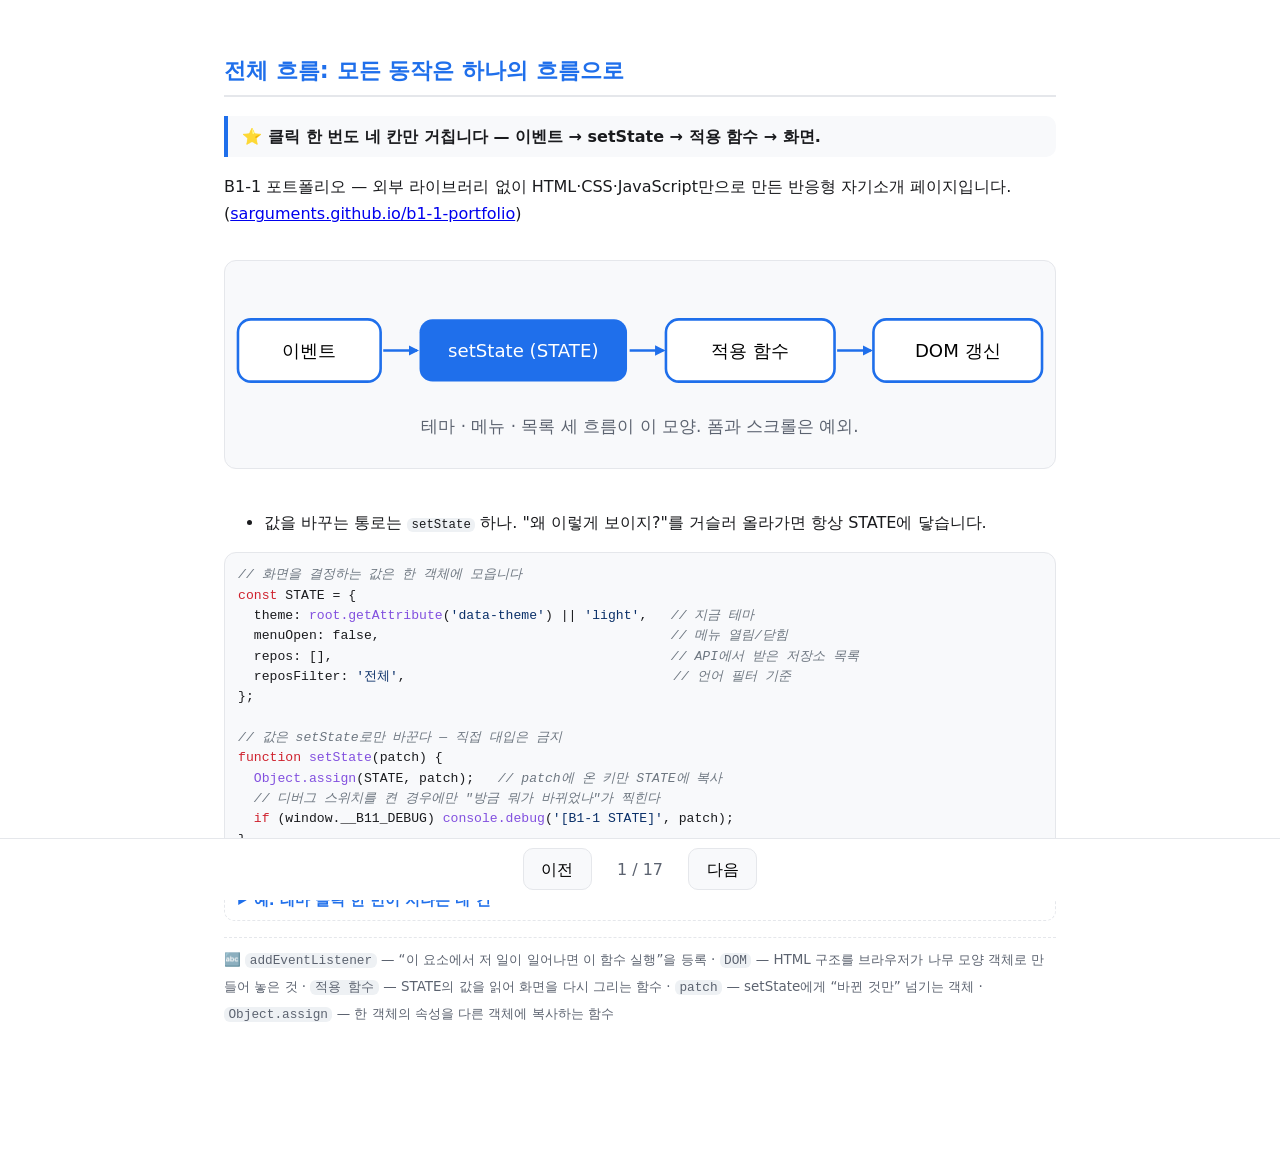
==== commit 7557877c: "Refactor: 저장소 카드 3열 상한·크기 통일 — 발표 자료·README 동기화, Q7 시맨틱 목업과 Q11 즉시 반영 갈래 추가" ====
--- a/presentation/index.html
+++ b/presentation/index.html
@@ -39,8 +39,47 @@
   .demo-btn:hover { background: var(--card); }
   .xss-pane { border: 1px solid var(--line); border-radius: 10px; padding: .6em .9em; margin: .5em 0; }
   .xss-pane b { display: block; font-size: .85rem; color: var(--muted); margin-bottom: .3em; }
-  @media print { .nav { display: none; } .slides > section { display: block !important; page-break-before: always; border-top: 2px solid #ccc; padding: 1em 0; } }
-</style>
+  .flow-active { stroke: #e67700; stroke-width: 4; }
+  /* ——— Q7 목업: 시맨틱 태그로 직접 지은 뼈대 그림 ——— */
+  .q7-mock { --c-top: #e67700; --c-main: #1f6feb; --c-sec: #116329; --c-card: #8250df; --c-bot: #868e96; border: 2px solid var(--line); border-radius: 12px; padding: 10px; display: grid; gap: 8px; background: #fdfdfe; font-size: .85rem; margin: 1em 0; }
+  .q7-mock header, .q7-mock main, .q7-mock .mblock, .q7-mock footer, .q7-mock nav, .q7-mock section, .q7-mock article { border: 1.5px solid var(--accent); border-radius: 8px; padding: 15px 7px 7px; position: relative; background: #fff; }
+  .q7-mock header, .q7-mock nav { border-color: var(--c-top); }
+  .q7-mock main, .q7-mock .mblock { border-color: var(--c-main); }
+  .q7-mock section { border-color: var(--c-sec); }
+  .q7-mock article { border-color: var(--c-card); }
+  .q7-mock footer { border-color: var(--c-bot); }
+  .q7-mock [data-t]::before { content: '<' attr(data-t) '>'; position: absolute; top: 3px; left: 6px; font-family: ui-monospace, 'SF Mono', Menlo, monospace; font-size: .64rem; font-weight: 500; line-height: 1; color: var(--accent); white-space: nowrap; overflow: hidden; max-width: calc(100% - 10px); }
+  .q7-mock header > [data-t]::before, .q7-mock header[data-t]::before, .q7-mock nav[data-t]::before { color: var(--c-top); }
+  .q7-mock main[data-t]::before, .q7-mock .mblock[data-t]::before { color: var(--c-main); }
+  .q7-mock section[data-t]::before { color: var(--c-sec); }
+  .q7-mock article[data-t]::before { color: var(--c-card); }
+  .q7-mock footer[data-t]::before { color: var(--c-bot); }
+  .q7-mock main, .q7-mock .mblock { display: grid; gap: 6px; }
+  .q7-mock header { display: flex; gap: 6px; align-items: center; flex-wrap: wrap; }
+  .q7-mock nav span { background: var(--card); border-radius: 6px; padding: 1px 7px; margin-right: 3px; }
+  .q7-mock .kb { font: inherit; font-size: .8rem; border: 1px solid var(--line); border-radius: 8px; background: var(--card); padding: 1px 8px; color: var(--ink); }
+  .q7-mock section { min-height: 44px; }
+  .q7-mock footer { min-height: 26px; }
+  .q7-mock .sk { display: inline-block; height: 7px; width: 60%; background: var(--line); border-radius: 4px; margin-top: 4px; }
+  .q7-mock .cards { display: grid; grid-template-columns: repeat(4, 1fr); gap: 4px; margin-top: 6px; }
+  .q7-mock .cards article { padding: 14px 4px 4px; min-height: 26px; border-style: dashed; }
+  .q7-mock article.art-wrap { background: #faf5ff; }
+  .q7-mock article.art-wrap .cards { margin-bottom: 2px; }
+  .q7-mock.hl-root > header { background: #fff4e6; }
+  .q7-mock.hl-root > main, .q7-mock.hl-root > .mblock { background: #f0f6ff; }
+  .q7-mock.hl-root > footer { background: #f1f3f5; }
+  .q7-mock.hl-sec > main section, .q7-mock.hl-sec > .mblock section { background: #e9f7ef; }
+  .q7-legend { display: flex; flex-wrap: wrap; gap: .8em; font-size: .78rem; color: var(--muted); margin: 0; grid-column: 1 / -1; }
+  .q7-legend i { display: inline-block; width: 10px; height: 10px; border-radius: 3px; margin-right: 4px; vertical-align: -1px; }
+  .q7-legend .lh { background: var(--c-top, #e67700); } .q7-legend .lm { background: var(--c-main, #1f6feb); }
+  .q7-legend .ls { background: var(--c-sec, #116329); } .q7-legend .lc { background: var(--c-card, #8250df); }
+  .q7-legend .lcc { background: #fff; border: 1.5px dashed var(--c-card, #8250df); }
+  .q7-legend .lf { background: var(--c-bot, #868e96); }
+  @media (min-width: 1100px) { .q7-split { display: grid; grid-template-columns: 360px 1fr; gap: 1.2em; align-items: stretch; } .q7-mock { margin-top: 0; grid-template-rows: auto 1fr auto auto; } .q7-mock > main, .q7-mock > .mblock { grid-template-rows: repeat(5, 1fr); } }
+  #q11-controls { display: flex; flex-wrap: wrap; gap: .4em; margin: .6em 0 .2em; }
+  #q11-controls .demo-btn[aria-pressed="true"] { background: var(--accent); color: #fff; border-color: var(--accent); }
+  .slides > section { padding-bottom: 4.5rem; }
+  @media print { .nav { display: none; } .slides > section { display: block !important; page-break-before: always; border-top: 2px solid #ccc; padding: 1em 0; } }</style>
 </head>
 <body>
 <div class="deck">
@@ -99,8 +138,8 @@
 <line x1="277" y1="72" x2="293" y2="72" stroke="#1f6feb" stroke-width="2" marker-end="url(#m-blue)"/>
 <rect x="295" y="20" width="150" height="105" rx="10" fill="#fff" stroke="#1f6feb" stroke-width="2"/><text x="370" y="50" text-anchor="middle" font-size="13" font-weight="bold">1024px</text><text x="370" y="72" text-anchor="middle" font-size="10.5">분기 ②</text><text x="370" y="90" text-anchor="middle" font-size="10.5" fill="#5c6370">최대폭 · 기술 4열</text>
 <line x1="447" y1="72" x2="463" y2="72" stroke="#1f6feb" stroke-width="2" marker-end="url(#m-blue)"/>
-<rect x="465" y="20" width="165" height="105" rx="10" fill="#116329"/><text x="547" y="45" text-anchor="middle" fill="#fff" font-size="13" font-weight="bold">1200px</text><text x="547" y="65" text-anchor="middle" fill="#d6f0dc" font-size="10.5">분기 ③</text><text x="547" y="83" text-anchor="middle" fill="#d6f0dc" font-size="10.5">본문 열 1200</text><text x="547" y="100" text-anchor="middle" fill="#d6f0dc" font-size="10.5">카드 4열 고정</text>
-<text x="320" y="160" text-anchor="middle" font-size="12" fill="#5c6370">실측: 375px→1열 · 800px→2열 · 1100px→3열 · 1280px→4열(명시 고정)</text>
+<rect x="465" y="20" width="165" height="105" rx="10" fill="#116329"/><text x="547" y="45" text-anchor="middle" fill="#fff" font-size="13" font-weight="bold">1200px</text><text x="547" y="65" text-anchor="middle" fill="#d6f0dc" font-size="10.5">분기 ③</text><text x="547" y="83" text-anchor="middle" fill="#d6f0dc" font-size="10.5">본문 열 1200</text><text x="547" y="100" text-anchor="middle" fill="#d6f0dc" font-size="10.5">카드 3열 상한</text>
+<text x="320" y="160" text-anchor="middle" font-size="12" fill="#5c6370">실측: 375px→1열 · 800px→2열 · 1100px→3열 · 1280px→3열(명시 상한)</text>
 </svg>
 <ul>
 <li>360px 분기는 없습니다. 기본 스타일이 곧 360px 분기 입니다.</li>
@@ -119,7 +158,7 @@
 }
 @media (min-width: 1200px) {
   main { max-width: 1200px; }
-  #repos-list { grid-template-columns: repeat(4, 1fr); }
+  #repos-list { grid-template-columns: repeat(3, 1fr); }
 }</code></pre>
 <div class="terms">🔤 <code>미디어 쿼리</code> — “화면 너비 조건이면 이 스타일” 하는 CSS 조건문 · <code>모바일 퍼스트</code> — 좁은 화면을 기본으로 쓰고 넓어질 때 덧입히는 순서 · <code>auto-fit</code> — 격자에서 빈칸을 접어 카드로 채움 · <code>브레이크포인트</code> — 레이아웃이 바뀌는 화면 너비 지점</div>
 </section>
@@ -183,14 +222,14 @@
 <svg class="diagram" viewBox="0 0 640 150" role="img" aria-label="스크롤 임계값 도식">
 <line x1="30" y1="85" x2="610" y2="85" stroke="#1f6feb" stroke-width="2" marker-end="url(#m-blue)"/>
 <text x="30" y="115" text-anchor="start" font-size="12" fill="#5c6370">0 (맨 위)</text>
-<line x1="95" y1="70" x2="95" y2="100" stroke="#e67700" stroke-width="3"/><text x="95" y="55" text-anchor="middle" font-size="13" font-weight="bold">60px</text><text x="95" y="133" text-anchor="middle" font-size="12" fill="#5c6370">내비 배경 변경</text>
+<line x1="95" y1="70" x2="95" y2="100" stroke="#e67700" stroke-width="3"/><text x="95" y="55" text-anchor="middle" font-size="13" font-weight="bold">60px</text><text x="95" y="133" text-anchor="middle" font-size="12" fill="#5c6370">내비 불투명+그림자</text>
 <line x1="390" y1="70" x2="390" y2="100" stroke="#e67700" stroke-width="3"/><text x="390" y="55" text-anchor="middle" font-size="13" font-weight="bold">300px</text><text x="390" y="133" text-anchor="middle" font-size="12" fill="#5c6370">맨 위로 버튼 표시</text>
 <text x="560" y="115" text-anchor="middle" font-size="12" fill="#5c6370">스크롤 양 (눈금 개념도)</text>
 </svg>
 <ul>
 <li><b>메뉴</b>: <code>setState({menuOpen})</code> → <code>applyMenu</code>. 보이는 열림과 스크린리더가 읽는 열림(<code>aria-expanded</code>)을 같은 함수에서 함께 바꿉니다.</li>
 <li><b>등장</b>: 스크롤마다 계산하면 Reflow가 반복돼 버벅입니다. <code>IntersectionObserver</code>에 감시를 맡기고, 20% 지점에서 클래스를 붙인 뒤 <code>unobserve</code>로 감시를 끕니다 — 등장은 한 번뿐.</li>
-<li><b>맨 위로</b>: 스크롤 이벤트 하나에서 300px는 버튼, 60px는 내비 배경을 담당합니다. 클릭하면 <code>scrollTo({behavior:'smooth'})</code>로 올라갑니다.</li>
+<li><b>맨 위로</b>: 스크롤 이벤트 하나에서 300px는 버튼 표시, 60px는 내비 전환(불투명 배경+헤더 그림자)을 담당합니다. 클릭하면 <code>scrollTo({behavior:'smooth'})</code>로 올라갑니다.</li>
 </ul>
 <pre class="code" data-lang="js"><code>function applyMenu() {
   nav.classList.toggle('active', STATE.menuOpen);   // 보이는 메뉴
@@ -343,6 +382,24 @@
 <section>
 <h2>Q7. 시맨틱 태그와 그 기준 — 뼈대</h2>
 <p class="claim">⭐ 선택 기준은 하나 — div만 쓰면 보조기기가 각 부분의 역할을 모릅니다. 태그 이름이 곧 설명이어야 합니다.</p>
+<div class="q7-split">
+<div class="q7-mock hl-root" aria-hidden="true">
+  <header data-t="header">
+    <button type="button" class="kb" tabindex="-1">메뉴</button>
+    <button type="button" class="kb" tabindex="-1">다크 모드</button>
+    <nav data-t="nav"><span>소개</span><span>기술</span><span>프로젝트</span><span>문의</span></nav>
+  </header>
+  <main data-t="main id=main">
+    <section data-t="section#hero"><span class="sk"></span></section>
+    <section data-t="section#about"><span class="sk"></span></section>
+    <section data-t="section#tech"><span class="sk"></span></section>
+    <section data-t="section#project"><div class="cards"><article data-t="카드"></article><article></article><article></article><article></article></div></section>
+    <section data-t="section#contact"><span class="sk"></span></section>
+  </main>
+  <footer data-t="footer"><span class="sk" style="width:40%"></span></footer>
+  <p class="q7-legend"><span><i class="lh"></i>header·nav</span><span><i class="lm"></i>main</span><span><i class="ls"></i>section</span><span><i class="lcc"></i>article</span><span><i class="lf"></i>footer</span></p>
+</div>
+<div>
 <table>
 <tr><th>요소</th><th>여기가 뭐하는 자리인가</th></tr>
 <tr><td><code>a.skip-link</code></td><td>평소엔 화면 밖(<code>top:-100px</code>)에 있다가 Tab 포커스가 오면 나타나는 본문 점프 링크. 내비를 키보드로 다 넘기지 않습니다</td></tr>
@@ -362,6 +419,8 @@
 &lt;/header&gt;
 &lt;main id="main"&gt; … &lt;/main&gt;
 &lt;footer&gt; … &lt;/footer&gt;</code></pre>
+</div>
+</div>
 <div class="terms">🔤 <code>시맨틱 태그</code> — 이름 자체가 역할까지 알리는 태그 · <code>스킵링크</code> — 키보드 사용자가 메뉴를 건너뛰는 링크 · <code>aria-controls</code> — 버튼이 여닫는 대상을 id로 짝지음 · <code>스크린리더</code> — 화면을 소리 읽어 주는 보조기기</div>
 </section>
 
@@ -369,12 +428,28 @@
 <section>
 <h2>Q7. 시맨틱 태그와 그 기준 — main 안</h2>
 <p class="claim">⭐ main 안의 다섯 구역(<code>section</code>)이 앵커의 지점 — 이름(id) 있는 구역만 링크가 됩니다.</p>
+<div class="q7-split">
+<div class="q7-mock hl-sec" aria-hidden="true">
+  <header data-t="header"><span class="sk" style="width:80%"></span></header>
+  <div class="mblock" data-t="main id=main">
+    <section data-t="section#hero"><span class="sk"></span></section>
+    <section data-t="section#about"><span class="sk"></span></section>
+    <section data-t="section#tech"><span class="sk"></span></section>
+    <section data-t="section#project"><article class="art-wrap" data-t="article 래퍼"><div class="cards"><article data-t="카드"></article><article></article><article></article><article></article></div></article></section>
+    <section data-t="section#contact"><span class="sk"></span></section>
+  </div>
+  <footer data-t="footer"><span class="sk" style="width:40%"></span></footer>
+  <p class="q7-legend"><span><i class="lh"></i>header·nav</span><span><i class="lm"></i>main</span><span><i class="ls"></i>section</span><span><i class="lc"></i>article 래퍼</span><span><i class="lcc"></i>article 카드</span><span><i class="lf"></i>footer</span></p>
+</div>
+<div>
 <table>
 <tr><th>요소</th><th>여기가 뭐하는 자리인가</th></tr>
 <tr><td><code>section#hero</code></td><td>첫 화면 자기소개. 문서에 유일한 <code>h1</code>을 가집니다</td></tr>
 <tr><td><code>section#about</code></td><td>소개 문단 + 프로필 이미지. 이미지에 <code>alt</code> 한 줄</td></tr>
 <tr><td><code>section#tech</code></td><td>정적 기술 목록(<code>ul</code>)</td></tr>
-<tr><td><code>section#project</code></td><td>저장소 목록 자리. 안에 래퍼 <code>article</code> + JS가 생성하는 카드 <code>article</code> — article 중첩은 의도된 구조입니다(글감 안에 작은 글감)</td></tr>
+<tr><td><code>section#project</code></td><td>저장소 목록 자리. 안에 래퍼 <code>article</code> 하나를 둡니다</td></tr>
+<tr><td>└ <code>article</code> (래퍼)</td><td>상태 문구·필터·목록을 담는 정적틀. JS가 만들지 않는 자리 잡기용</td></tr>
+<tr><td>└└ <code>article</code> (카드)</td><td>JS가 저장소마다 생성. 글감 안의 작은 글감 — <code>article</code> 중첩은 의도된 구조입니다</td></tr>
 <tr><td><code>section#contact</code></td><td>문의 폼. 모든 입력이 <code>label for</code> ↔ <code>id</code>로 짝을 이룹니다</td></tr>
 </table>
 <pre class="code" data-lang="html"><code>&lt;main id="main"&gt;
@@ -391,6 +466,8 @@
     &lt;form novalidate&gt; … &lt;/form&gt;
   &lt;/section&gt;
 &lt;/main&gt;</code></pre>
+</div>
+</div>
 <div class="terms">🔤 <code>label ↔ id</code> — 이름표와 입력칸을 짝지어 연결 · <code>alt</code> — 이미지를 못 볼 때 대신 읽는 한 줄 설명 · <code>article</code> — 그 자체로 독립된 내용 덩어리(글감)</div>
 </section>
 
@@ -522,7 +599,7 @@
 <section>
 <h2>Q11. async/await·try/catch의 분기 따라가기</h2>
 <p class="claim">⭐ 실패 다섯 갈래가 catch 하나에 모입니다 — 그래서 던지는 자리가 다르고, 문구가 다릅니다.</p>
-<svg class="diagram" viewBox="0 0 640 340" role="img" aria-label="실패 다섯 갈래가 catch로 모이는 도식">
+<svg class="diagram" id="q11-diagram" viewBox="0 0 640 340" role="img" aria-label="실패 다섯 갈래가 catch로 모이는 도식">
 <text x="20" y="16" font-size="11" fill="#5c6370">try 안에서 실패가 만들어지는 다섯 지점</text>
 <rect x="12" y="26" width="112" height="48" rx="10" fill="#fff" stroke="#999" stroke-width="2"/><text x="68" y="46" text-anchor="middle" font-size="11">① 403 한도</text><text x="68" y="63" text-anchor="middle" font-size="10.5" fill="#5c6370">내가 throw</text>
 <rect x="138" y="26" width="112" height="48" rx="10" fill="#fff" stroke="#999" stroke-width="2"/><text x="194" y="46" text-anchor="middle" font-size="11">② 404 없음</text><text x="194" y="63" text-anchor="middle" font-size="10.5" fill="#5c6370">내가 throw</text>
@@ -540,6 +617,14 @@
 <line x1="56" y1="252" x2="196" y2="252" stroke="#116329" stroke-width="2" stroke-dasharray="4 3" marker-end="url(#m-green)"/><text x="126" y="243" text-anchor="middle" font-size="10.5" fill="#116329">성공: 렌더 후 합류</text>
 <text x="320" y="318" text-anchor="middle" font-size="13" fill="#5c6370">나오는 자리가 달라야 화면에 보여주는 말도 달라집니다.</text>
 </svg>
+<div id="q11-controls" role="group" aria-label="실패 갈래 선택">
+<button type="button" class="demo-btn" aria-pressed="false">① 403</button>
+<button type="button" class="demo-btn" aria-pressed="false">② 404</button>
+<button type="button" class="demo-btn" aria-pressed="false">③ 그 외 HTTP</button>
+<button type="button" class="demo-btn" aria-pressed="false">④ 8초 abort</button>
+<button type="button" class="demo-btn" aria-pressed="false">⑤ 망 단절</button>
+</div>
+<pre class="demo-log" id="q11-log">갈래를 누르면 — 그 실패가 지나는 칸과 화면에 뜰 문구가 바로 표시됩니다</pre>
 <ul>
 <li>try 안의 순서: 로딩 → <code>fetch(url, {signal})</code> → <code>res.ok</code> → <code>json()</code> → 렌더. 단계마다 실패 지점이 다릅니다.</li>
 <li>실패 넷에 문구 넷: 403 한도 / 404 없음 / 그 외 HTTP / 망 단절·타임아웃. "catch 하나로 다 처리"가 아닙니다.</li>
@@ -628,7 +713,7 @@
 </svg>
 <ul>
 <li>좌우 정렬만 필요한 한 줄들(헤더·내비·필터)은 1차원 — Flex로 충분합니다.</li>
-<li>저장소 카드는 행과 열이 같이 굴러가는 2차원 — Grid. 넓어지면 <code>auto-fit</code>이 열을 늘리고, 1200px 이상은 4열로 명시 고정합니다.</li>
+<li>저장소 카드는 행과 열이 같이 굴러가는 2차원 — Grid. 넓어지면 <code>auto-fit</code>이 열을 늘리고, 1200px 이상은 3열로 명시 상한을 둡니다.</li>
 <li><code>auto-fit</code>를 쓴 이유: 카드가 적어도 빈 트랙을 접어 채웁니다. <code>auto-fill</code>이었다면 빈칸을 남겨 카드가 한쪽으로 쏠립니다.</li>
 </ul>
 <pre class="code" data-lang="css"><code>/* 한 축 → Flex */
@@ -643,7 +728,7 @@
   #repos-list { grid-template-columns: repeat(auto-fit, minmax(260px, 1fr)); }
 }
 @media (min-width: 1200px) {
-  #repos-list { grid-template-columns: repeat(4, 1fr); }
+  #repos-list { grid-template-columns: repeat(3, 1fr); }
 }</code></pre>
 <div class="terms">🔤 <code>Flex</code> — 한 줄(1차원) 정렬 도구 · <code>Grid</code> — 행과 열(2차원) 격자 도구 · <code>space-between</code> — 요소들을 폭 전체에 균등 배치 · <code>auto-fill</code> — auto-fit과 달리 격자 빈칸을 그대로 둠</div>
 </section>
@@ -802,6 +887,33 @@
     });
   });
 
+  // ——— 동적 도식 (Q11): 갈래를 누르면 catch·finally와 화면 문구가 즉시 표시됩니다 ———
+  const q11svg = document.getElementById('q11-diagram');
+  if (q11svg) {
+    const branches = [
+      ['① 403 한도', 'if (!res.ok) throw — status 403', 'API 호출 한도를 초과했습니다. 잠시 후 다시 시도해주세요.'],
+      ['② 404 없음', 'if (!res.ok) throw — status 404', '사용자를 찾을 수 없습니다.'],
+      ['③ 그 외 HTTP', 'if (!res.ok) throw — 기본 문구', '로드 실패 (HTTP 500)'],
+      ['④ 8초 abort', 'timedOut=true 후 abort() → AbortError', '요청 시간이 초과됐습니다. 다시 시도해주세요.'],
+      ['⑤ 망 단절', 'fetch가 직접 거절 — catch의 유일한 자동 실패', '(네이티브 메시지: Failed to fetch)'],
+    ];
+    const ctr = document.getElementById('q11-controls');
+    const log = document.getElementById('q11-log');
+    const rs = q11svg.querySelectorAll('rect');    // 0~4 갈래, 5 catch, 6 finally
+    Array.from(ctr.querySelectorAll('button')).forEach((btn, i) => {
+      btn.addEventListener('click', () => {
+        ctr.querySelectorAll('button').forEach((b, j) => b.setAttribute('aria-pressed', String(j === i)));
+        rs.forEach((r) => r.classList.remove('flow-active'));
+        rs[i].classList.add('flow-active');
+        rs[5].classList.add('flow-active');
+        rs[6].classList.add('flow-active');
+        log.textContent = branches[i][0] + ' — ' + branches[i][1]
+          + '\n→ catch: 화면에 "' + branches[i][2] + '"'
+          + '\n→ finally: clearTimeout — 실패해도 남김없이 정리';
+      });
+    });
+  }
+
   // 인쇄(피드백 PDF) 시 접힌 세부까지 펼쳐서 증발을 막고, 끝나면 되돌린다
   let openedForPrint = [];
   window.addEventListener('beforeprint', () => {
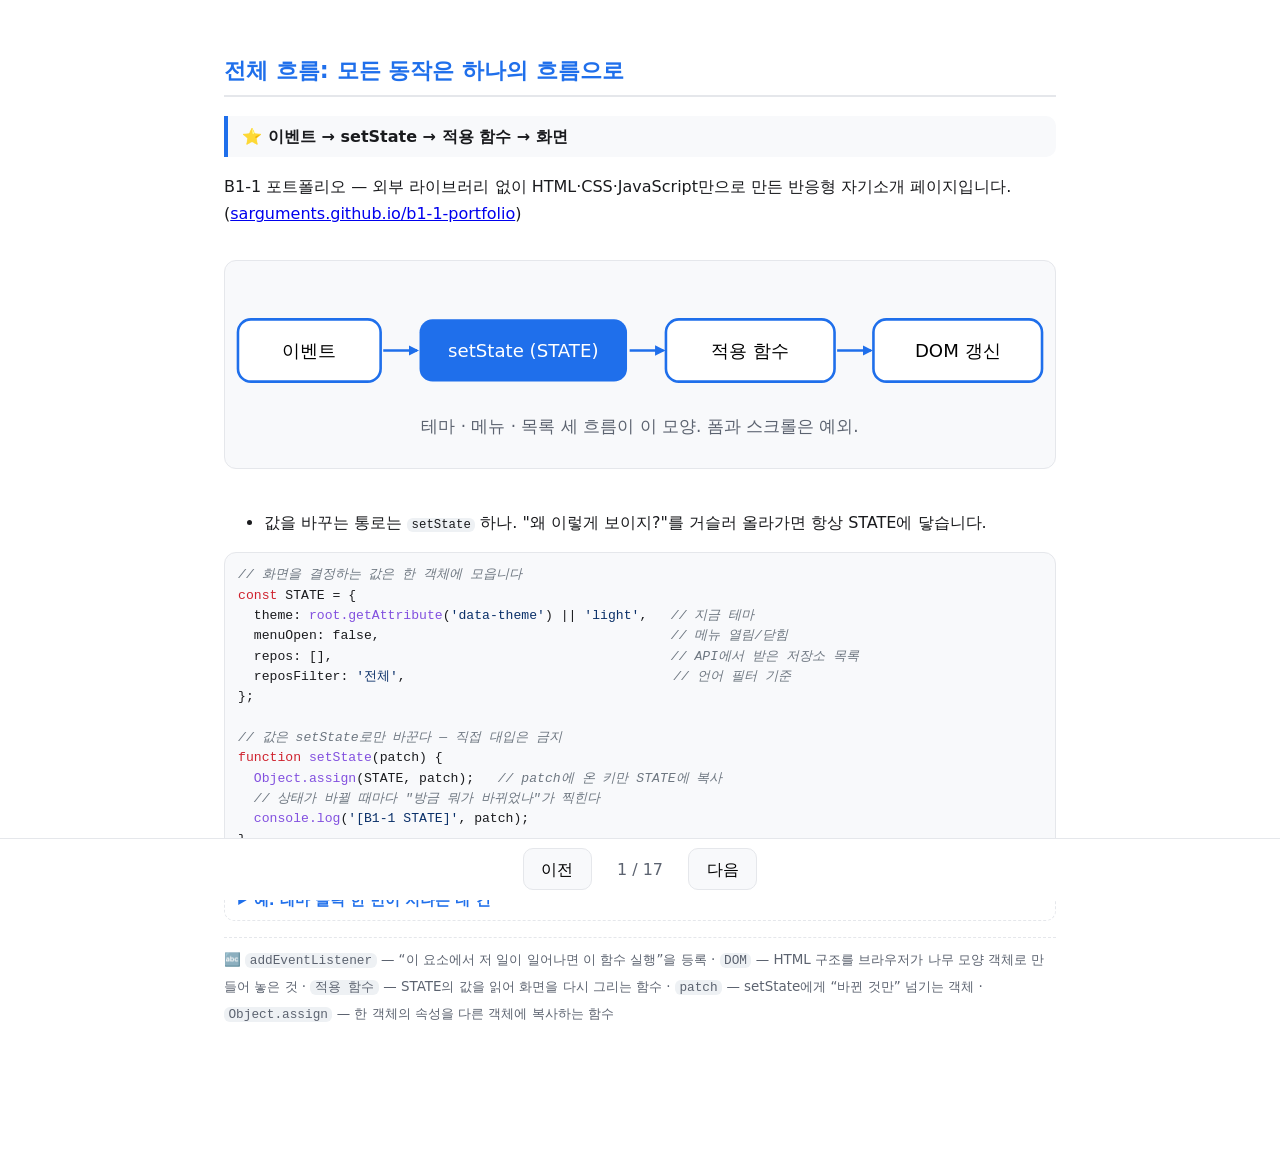
==== commit f4a0915a: "Fix: 상태 로그 설명과 테마 초기화 로그 동기화" ====
--- a/presentation/index.html
+++ b/presentation/index.html
@@ -93,7 +93,7 @@
 
 <section>
 <h2>전체 흐름: 모든 동작은 하나의 흐름으로</h2>
-<p class="claim">⭐ 클릭 한 번도 네 칸만 거칩니다 — 이벤트 → setState → 적용 함수 → 화면.</p>
+<p class="claim">⭐ 이벤트 → setState → 적용 함수 → 화면</p>
 <p>B1-1 포트폴리오 — 외부 라이브러리 없이 HTML·CSS·JavaScript만으로 만든 반응형 자기소개 페이지입니다. (<a href="https://sarguments.github.io/b1-1-portfolio/">sarguments.github.io/b1-1-portfolio</a>)</p>
 <svg class="diagram" viewBox="0 0 640 160" role="img" aria-label="상태 렌더 흐름도">
 <rect x="10" y="45" width="110" height="48" rx="10" fill="#fff" stroke="#1f6feb" stroke-width="2"/><text x="65" y="74" text-anchor="middle" font-size="14">이벤트</text>
@@ -119,8 +119,8 @@
 // 값은 setState로만 바꾼다 — 직접 대입은 금지
 function setState(patch) {
   Object.assign(STATE, patch);   // patch에 온 키만 STATE에 복사
-  // 디버그 스위치를 켠 경우에만 "방금 뭐가 바뀌었나"가 찍힌다
-  if (window.__B11_DEBUG) console.debug('[B1-1 STATE]', patch);
+  // 상태가 바뀔 때마다 "방금 뭐가 바뀌었나"가 찍힌다
+  console.log('[B1-1 STATE]', patch);
 }</code></pre>
 <details><summary>예: 테마 클릭 한 번이 지나는 네 칸</summary>
 <p>테마 버튼을 누르면 <code>setState({ theme: 'dark' })</code>가 호출됩니다. <code>Object.assign</code>은 patch로 온 키만 붙이므로 <b><code>theme</code>만 바뀌고</b> 나머지는 그대로입니다. 그 다음 <code>applyTheme()</code>이 바뀐 값을 읽어 화면을 다시 그립니다. <code>STATE.theme = 'dark'</code>처럼 직접 대입하지 않고 일부러 함수를 거치는 이유는 코드 세 번째 줄입니다. 통로가 하나니, 모든 값 변경을 이 한 곳에서 지켜볼 수 있습니다.</p></details>
@@ -130,7 +130,7 @@
 
 <section>
 <h2>Q1. 창을 줄이면 모바일 레이아웃으로 바뀌는가</h2>
-<p class="claim">⭐ 모바일 퍼스트 — 좁은 화면이 기본, 넓어질 때 덧붙이기.</p>
+<p class="claim">⭐ 모바일 퍼스트 — 좁은 화면이 기본, 넓어질 때 덧붙이기</p>
 <svg class="diagram" viewBox="0 0 640 200" role="img" aria-label="브레이크포인트 도식">
 <rect x="10" y="20" width="105" height="105" rx="10" fill="#1f6feb"/><text x="62" y="50" text-anchor="middle" fill="#fff" font-size="13" font-weight="bold">360px</text><text x="62" y="72" text-anchor="middle" fill="#fff" font-size="10.5">카드 1열 · 햄버거</text><text x="62" y="90" text-anchor="middle" fill="#dbe7ff" font-size="10.5">(쿼리 아님 · 기본)</text>
 <line x1="117" y1="72" x2="133" y2="72" stroke="#1f6feb" stroke-width="2" marker-end="url(#m-blue)"/>
@@ -166,7 +166,7 @@
 
 <section>
 <h2>Q2. 테마 토글이 새로고침 후에도 유지되는가</h2>
-<p class="claim">⭐ 화면이 그려지기 전에 저장된 테마를 먼저 입힌다.</p>
+<p class="claim">⭐ 화면이 그려지기 전에 저장된 테마를 먼저 입힌다</p>
 <svg class="diagram" viewBox="0 0 640 235" role="img" aria-label="FOUC 복원 시점 비교 도식">
 <text x="14" y="55" font-size="12" fill="#b42318">틀리면</text>
 <rect x="85" y="32" width="95" height="40" rx="10" fill="#fff" stroke="#1f6feb" stroke-width="2"/><text x="132" y="57" text-anchor="middle" font-size="12">HTML 해석</text>
@@ -381,7 +381,7 @@
 
 <section>
 <h2>Q7. 시맨틱 태그와 그 기준 — 뼈대</h2>
-<p class="claim">⭐ 선택 기준은 하나 — div만 쓰면 보조기기가 각 부분의 역할을 모릅니다. 태그 이름이 곧 설명이어야 합니다.</p>
+<p class="claim">⭐ 선택 기준은 하나 — div만 쓰면 보조기기가 각 부분의 역할을 모릅니다. 태그 이름이 곧 설명</p>
 <div class="q7-split">
 <div class="q7-mock hl-root" aria-hidden="true">
   <header data-t="header">
@@ -427,7 +427,7 @@
 
 <section>
 <h2>Q7. 시맨틱 태그와 그 기준 — main 안</h2>
-<p class="claim">⭐ main 안의 다섯 구역(<code>section</code>)이 앵커의 지점 — 이름(id) 있는 구역만 링크가 됩니다.</p>
+<p class="claim">⭐ main 안의 다섯 구역(<code>section</code>)이 앵커의 지점</p>
 <div class="q7-split">
 <div class="q7-mock hl-sec" aria-hidden="true">
   <header data-t="header"><span class="sk" style="width:80%"></span></header>
@@ -474,7 +474,7 @@
 
 <section>
 <h2>Q8. CSS 변수를 왜 모았나</h2>
-<p class="claim">⭐ 값이 아니라 이름을 참조합니다 — 다크는 새 스타일이 아니라 세트 교체 한 번입니다.</p>
+<p class="claim">⭐ 값이 아니라 이름을 참조 — 다크 테마는 스타일 세트 교체</p>
 <svg class="diagram" viewBox="0 0 640 220" role="img" aria-label="CSS 변수 정의와 참조 도식">
 <rect x="18" y="24" width="180" height="52" rx="10" fill="#1f6feb"/><text x="108" y="44" text-anchor="middle" fill="#fff" font-size="12" font-weight="bold">:root — 정의 한 곳</text><text x="108" y="62" text-anchor="middle" fill="#dbe7ff" font-size="10.5">--bg · --text · --accent (라이트 기본)</text>
 <rect x="18" y="140" width="180" height="52" rx="10" fill="#fff" stroke="#e67700" stroke-width="2"/><text x="108" y="160" text-anchor="middle" font-size="12" font-weight="bold">[data-theme="dark"]</text><text x="108" y="178" text-anchor="middle" font-size="10.5" fill="#5c6370">같은 이름, 다른 값</text>
@@ -513,7 +513,7 @@
 
 <section>
 <h2>Q9. onclick 대신 addEventListener</h2>
-<p class="claim">⭐ 리스너는 버튼 수가 아니라 자리 수 — 부모 하나면 다시 그려도 붙일 게 없습니다.</p>
+<p class="claim">⭐ 각 버튼에 리스너가 아닌, 부모 리스너 - 자식 이벤트 위임</p>
 <svg class="diagram" viewBox="0 0 640 250" role="img" aria-label="이벤트 위임 버블링 도식">
 <rect x="16" y="40" width="340" height="140" rx="12" fill="#fff" stroke="#1f6feb" stroke-width="2"/>
 <text x="186" y="62" text-anchor="middle" font-size="12" font-weight="bold">#repos-filters · 리스너 1개</text>
@@ -568,7 +568,7 @@
 
 <section>
 <h2>Q10. 다크모드 한 흐름을 처음부터 끝까지</h2>
-<p class="claim">⭐ 여덟 칸이지만 통로는 하나 — 바꾸는 곳 한 곳(②), 그리는 줄(③④⑤), 저장 한 곳(⑦).</p>
+<p class="claim">⭐ 여덟 칸이지만 통로는 하나 — 바꾸는 곳 한 곳(②), 그리는 줄(③④⑤), 저장 한 곳(⑦)</p>
 <svg class="diagram" viewBox="0 0 640 200" role="img" aria-label="다크모드 8단계 흐름도">
 <rect x="8" y="14" width="140" height="48" rx="10" fill="#fff" stroke="#1f6feb" stroke-width="2"/><text x="78" y="34" text-anchor="middle" font-size="12" font-weight="bold">① 클릭</text><text x="78" y="52" text-anchor="middle" font-size="10.5" fill="#5c6370">theme-toggle</text>
 <line x1="148" y1="38" x2="166" y2="38" stroke="#1f6feb" stroke-width="2" marker-end="url(#m-blue)"/>
@@ -589,16 +589,16 @@
 </svg>
 <ul>
 <li>바꾸는 단계(②)와 그리는 단계(③④⑤)가 분리돼 있어서 첫 방문(OS)·토글(클릭)·복원(head) 세 상황이 같은 코드를 씁니다.</li>
-<li>디버그: 콘솔에 <code>window.__B11_DEBUG = true</code>를 치면 그 뒤부터 <code>[B1-1 STATE]</code> 로그가 찍힙니다. 평소엔 조용합니다.</li>
+<li>상태 로그: 상태가 바뀔 때마다 <code>[B1-1 STATE]</code>가 콘솔에 찍힙니다. 페이지가 시작할 때는 <code>[B1-1 THEME INIT]</code>으로 저장값·시스템 설정·최종 테마를 확인합니다.</li>
 </ul>
 <p class="src">이 흐름의 코드 원문은 Q2 — applyTheme과 head 스크립트</p>
-<div class="terms">🔤 <code>__B11_DEBUG</code> — 상태 변경 로그를 켜고 끄는 전역 스위치 · <code>조건부 로그</code> — 평소엔 조용, 개발자가 볼 때만 찍힘</div>
+<div class="terms">🔤 <code>[B1-1 STATE]</code> — 상태 변경 로그 · <code>[B1-1 THEME INIT]</code> — 페이지 시작 시 테마 판단 로그 · <code>console.log</code> — 브라우저 콘솔에 값을 출력하는 함수</div>
 </section>
 
 
 <section>
 <h2>Q11. async/await·try/catch의 분기 따라가기</h2>
-<p class="claim">⭐ 실패 다섯 갈래가 catch 하나에 모입니다 — 그래서 던지는 자리가 다르고, 문구가 다릅니다.</p>
+<p class="claim">⭐ 실패 다섯 갈래가 catch 하나에 모인다</p>
 <svg class="diagram" id="q11-diagram" viewBox="0 0 640 340" role="img" aria-label="실패 다섯 갈래가 catch로 모이는 도식">
 <text x="20" y="16" font-size="11" fill="#5c6370">try 안에서 실패가 만들어지는 다섯 지점</text>
 <rect x="12" y="26" width="112" height="48" rx="10" fill="#fff" stroke="#999" stroke-width="2"/><text x="68" y="46" text-anchor="middle" font-size="11">① 403 한도</text><text x="68" y="63" text-anchor="middle" font-size="10.5" fill="#5c6370">내가 throw</text>
@@ -628,7 +628,6 @@
 <ul>
 <li>try 안의 순서: 로딩 → <code>fetch(url, {signal})</code> → <code>res.ok</code> → <code>json()</code> → 렌더. 단계마다 실패 지점이 다릅니다.</li>
 <li>실패 넷에 문구 넷: 403 한도 / 404 없음 / 그 외 HTTP / 망 단절·타임아웃. "catch 하나로 다 처리"가 아닙니다.</li>
-<li>완성된 코드는 Q4의 <code>loadRepos</code> 하나입니다 — 이 장은 그 도식만 다시 읽는 장입니다.</li>
 </ul>
 <details><summary>타임아웃 3단계 — 표시를 왜 먼저 적고, 정리는 왜 무조건인가</summary>
 <p><code>setTimeout</code> 콜백에서 ① <code>timedOut = true</code>를 먼저 적고 ② <code>controller.abort()</code>로 fetch를 취소합니다. ③ 취소된 fetch는 <code>AbortError</code>로 <code>catch</code>에 떨어지는데, 망 단절과 타임아웃이 같은 경로로 오므로 ①의 표시로 문구를 나눕니다.</p>
@@ -694,7 +693,7 @@
 
 <section>
 <h2>Q13. Flex와 Grid는 어디에, 왜</h2>
-<p class="claim">⭐ 축이 하나면 Flex, 둘이면 Grid.</p>
+<p class="claim">⭐ 축이 하나면 Flex, 둘이면 Grid</p>
 <svg class="diagram" viewBox="0 0 640 230" role="img" aria-label="Flex와 Grid 비교 도식">
 <line x1="320" y1="15" x2="320" y2="215" stroke="#e5e7eb" stroke-width="2"/>
 <text x="160" y="30" text-anchor="middle" font-size="14" font-weight="bold">Flex · 한 축</text>
@@ -736,7 +735,7 @@
 
 <section>
 <h2>Q14. STATE 객체가 왜 필요한가</h2>
-<p class="claim">⭐ "이 값은 어디서 바뀌나요?"에 답이 한 곳이면 됩니다 — 통로를 하나로 준 이유.</p>
+<p class="claim">⭐ 화면 결정 값의 저장소 · 바꿀 수 있는 유일한 통로</p>
 <svg class="diagram" viewBox="0 0 640 270" role="img" aria-label="STATE 경계 도식">
 <rect x="10" y="85" width="165" height="44" rx="10" fill="#fff" stroke="#1f6feb" stroke-width="2"/><text x="92" y="104" text-anchor="middle" font-size="12">이벤트 → setState()</text><text x="92" y="121" text-anchor="middle" font-size="11" fill="#5c6370">값을 바꾸는 유일한 통로</text>
 <line x1="175" y1="107" x2="218" y2="107" stroke="#1f6feb" stroke-width="2" marker-end="url(#m-blue)"/>
@@ -759,7 +758,7 @@
 
 <section>
 <h2>Q15. 모바일 퍼스트로 쓴 이유</h2>
-<p class="claim">⭐ 제약이 제일 빡빡한 대상을 기본에 둡니다 — 나머지는 다 그 위의 덧셈.</p>
+<p class="claim">⭐ 제약이 제일 빡빡한 대상을 기본에 두기 — 나머지는 다 그 위의 덧붙이기</p>
 <ul>
 <li>기본이 곧 좁은 화면(내비 접힘·격자 1열), 넓어지는 분기 <code>min-width</code> 셋, 되돌리는 <code>max-width</code>는 0개입니다.</li>
 <li>이 순서를 고른 진짜 이유: <b>모바일이 이 페이지에서 가장 어려운 구현 대상</b>입니다. 공간이 좁아 레이아웃이 강제 선별되고, 터치 손가락을 위해 버튼 높이 44px(<code>min-height: 2.75rem</code>)를 확보해야 합니다.</li>
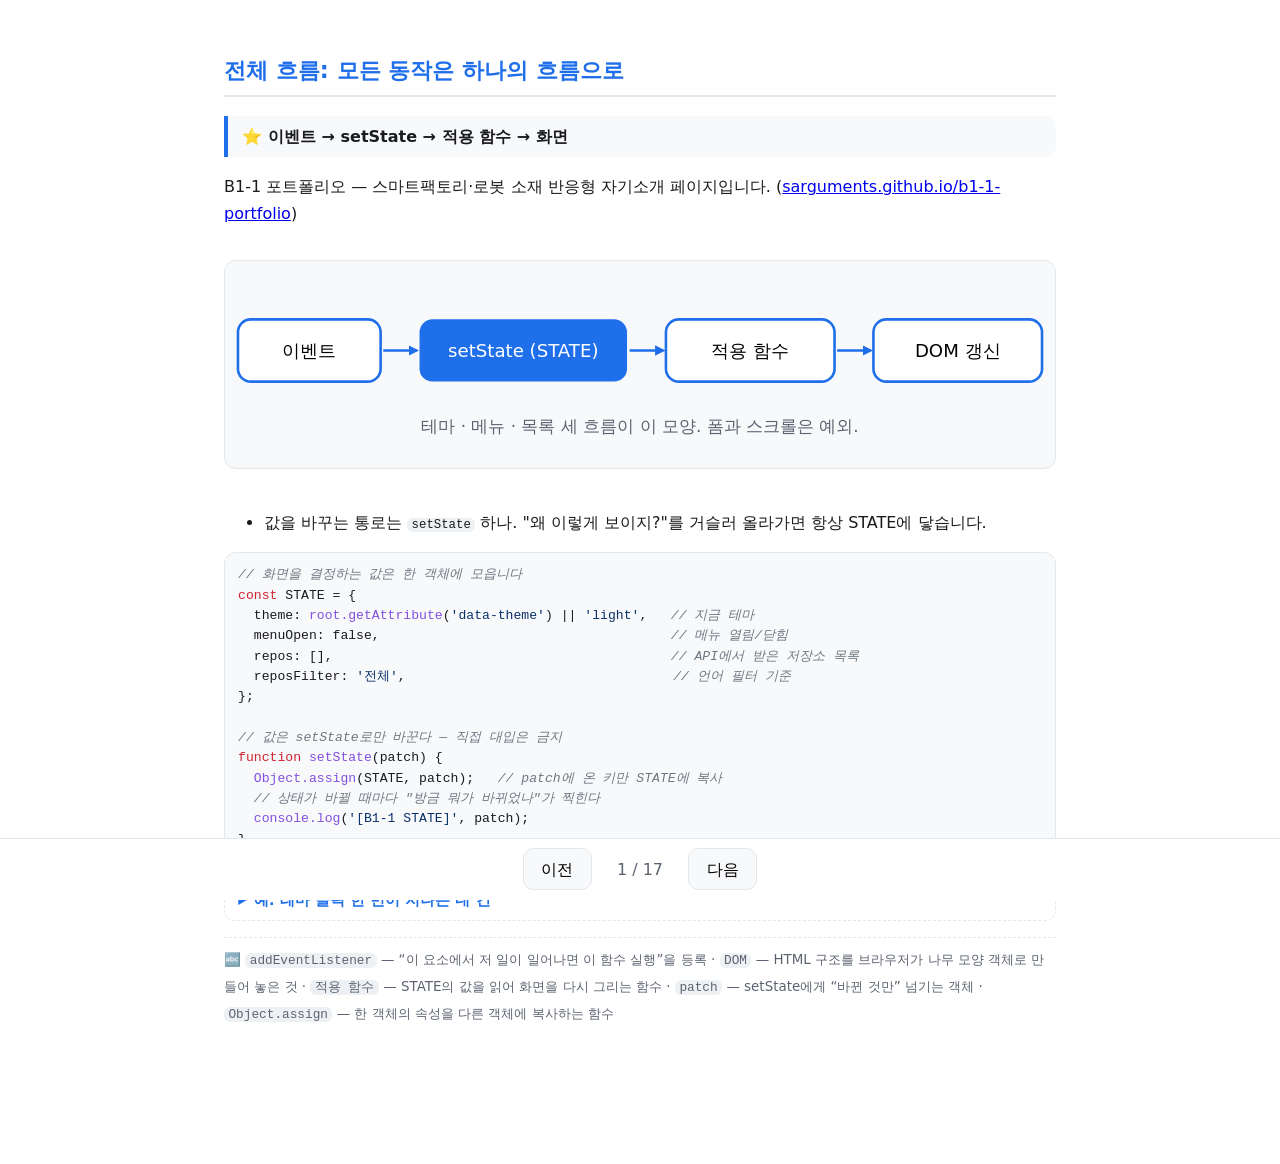
==== commit 0098046c: "Feat: 주요 프로젝트 고정 카드와 전체 저장소 9개 제한 추가 - 프로젝트 구역을 주요 프로젝트(고정)와 전체 저장소 두 덩으로 나눔 - 고정 카드: 고른 저장소만 고정 배지·" ====
--- a/presentation/index.html
+++ b/presentation/index.html
@@ -94,7 +94,7 @@
 <section>
 <h2>전체 흐름: 모든 동작은 하나의 흐름으로</h2>
 <p class="claim">⭐ 이벤트 → setState → 적용 함수 → 화면</p>
-<p>B1-1 포트폴리오 — 외부 라이브러리 없이 HTML·CSS·JavaScript만으로 만든 반응형 자기소개 페이지입니다. (<a href="https://sarguments.github.io/b1-1-portfolio/">sarguments.github.io/b1-1-portfolio</a>)</p>
+<p>B1-1 포트폴리오 — 스마트팩토리·로봇 소재 반응형 자기소개 페이지입니다. (<a href="https://sarguments.github.io/b1-1-portfolio/">sarguments.github.io/b1-1-portfolio</a>)</p>
 <svg class="diagram" viewBox="0 0 640 160" role="img" aria-label="상태 렌더 흐름도">
 <rect x="10" y="45" width="110" height="48" rx="10" fill="#fff" stroke="#1f6feb" stroke-width="2"/><text x="65" y="74" text-anchor="middle" font-size="14">이벤트</text>
 <line x1="122" y1="69" x2="148" y2="69" stroke="#1f6feb" stroke-width="2" marker-end="url(#m-blue)"/>
@@ -227,14 +227,13 @@
 <text x="560" y="115" text-anchor="middle" font-size="12" fill="#5c6370">스크롤 양 (눈금 개념도)</text>
 </svg>
 <ul>
-<li><b>메뉴</b>: <code>setState({menuOpen})</code> → <code>applyMenu</code>. 보이는 열림과 스크린리더가 읽는 열림(<code>aria-expanded</code>)을 같은 함수에서 함께 바꿉니다.</li>
+<li><b>메뉴</b>: <code>setState({menuOpen})</code> → <code>applyMenu</code>. 버튼 이름('메뉴')은 고정이고, 열림·닫힘은 <code>aria-expanded</code>(스크린리더)와 CSS 아이콘 형태(☰→✕)로 전달합니다.</li>
 <li><b>등장</b>: 스크롤마다 계산하면 Reflow가 반복돼 버벅입니다. <code>IntersectionObserver</code>에 감시를 맡기고, 20% 지점에서 클래스를 붙인 뒤 <code>unobserve</code>로 감시를 끕니다 — 등장은 한 번뿐.</li>
 <li><b>맨 위로</b>: 스크롤 이벤트 하나에서 300px는 버튼 표시, 60px는 내비 전환(불투명 배경+헤더 그림자)을 담당합니다. 클릭하면 <code>scrollTo({behavior:'smooth'})</code>로 올라갑니다.</li>
 </ul>
 <pre class="code" data-lang="js"><code>function applyMenu() {
   nav.classList.toggle('active', STATE.menuOpen);   // 보이는 메뉴
-  menuButton.textContent = STATE.menuOpen ? '닫기' : '메뉴';   // 버튼 라벨
-  // 스크린리더에도 같은 상태를 함께 넘긴다
+  // 버튼 이름은 '메뉴'로 고정. 열림/닫힘은 aria-expanded(스크린리더) + CSS 아이콘 형태로 전달.
   menuButton.setAttribute('aria-expanded', String(STATE.menuOpen));
 }
 
@@ -411,7 +410,10 @@
 <pre class="code" data-lang="html"><code>&lt;a class="skip-link" href="#main"&gt;본문으로 건너뛰기&lt;/a&gt;
 &lt;header&gt;
   &lt;button id="menu-button"
-          aria-expanded="false" aria-controls="primary-nav"&gt;메뉴&lt;/button&gt;
+          aria-expanded="false" aria-controls="primary-nav"&gt;
+    &lt;span class="menu-icon" aria-hidden="true"&gt;&lt;/span&gt; &lt;!-- CSS ☰--&gt;
+    &lt;span class="sr-only"&gt;메뉴&lt;/span&gt;
+  &lt;/button&gt;
   &lt;button id="theme-toggle"&gt;다크 모드&lt;/button&gt;
   &lt;nav id="primary-nav" aria-label="주요 탐색"&gt;
     소개 · 기술 · 프로젝트 · 문의 링크 4개
